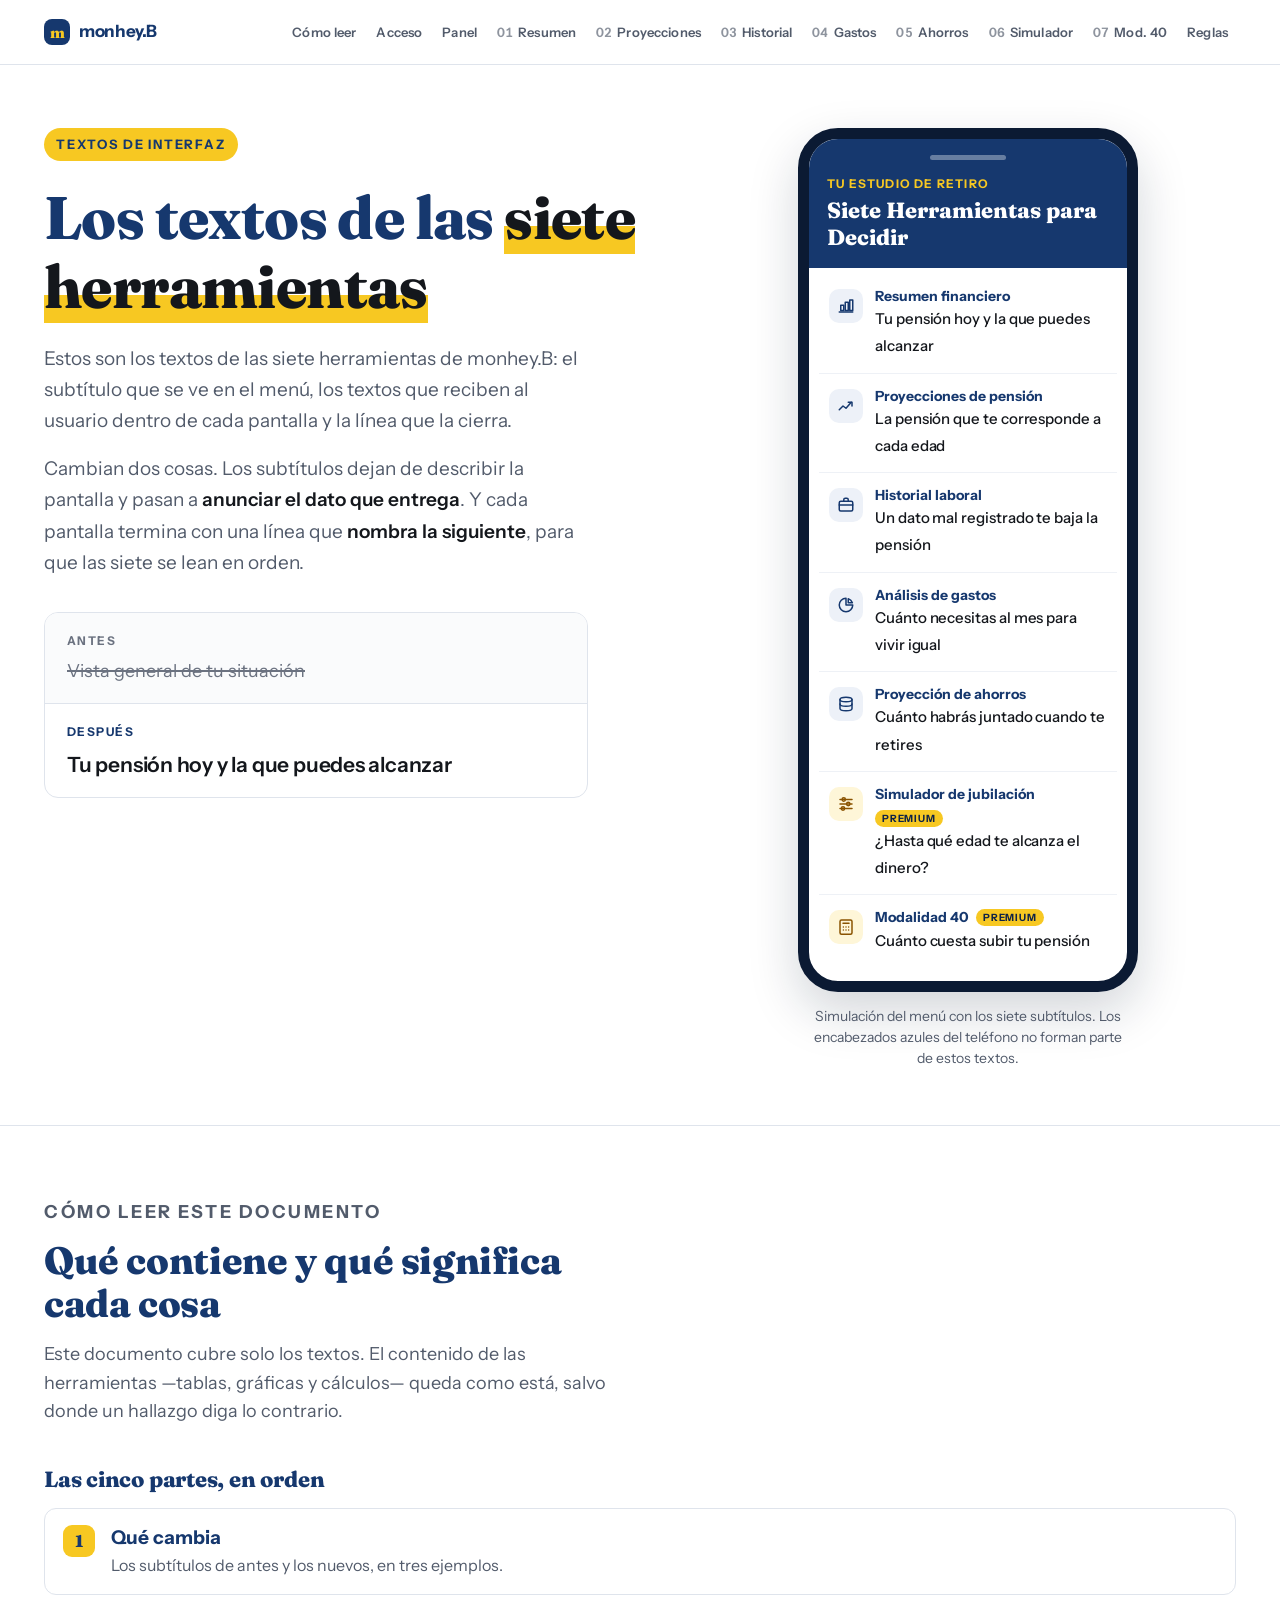
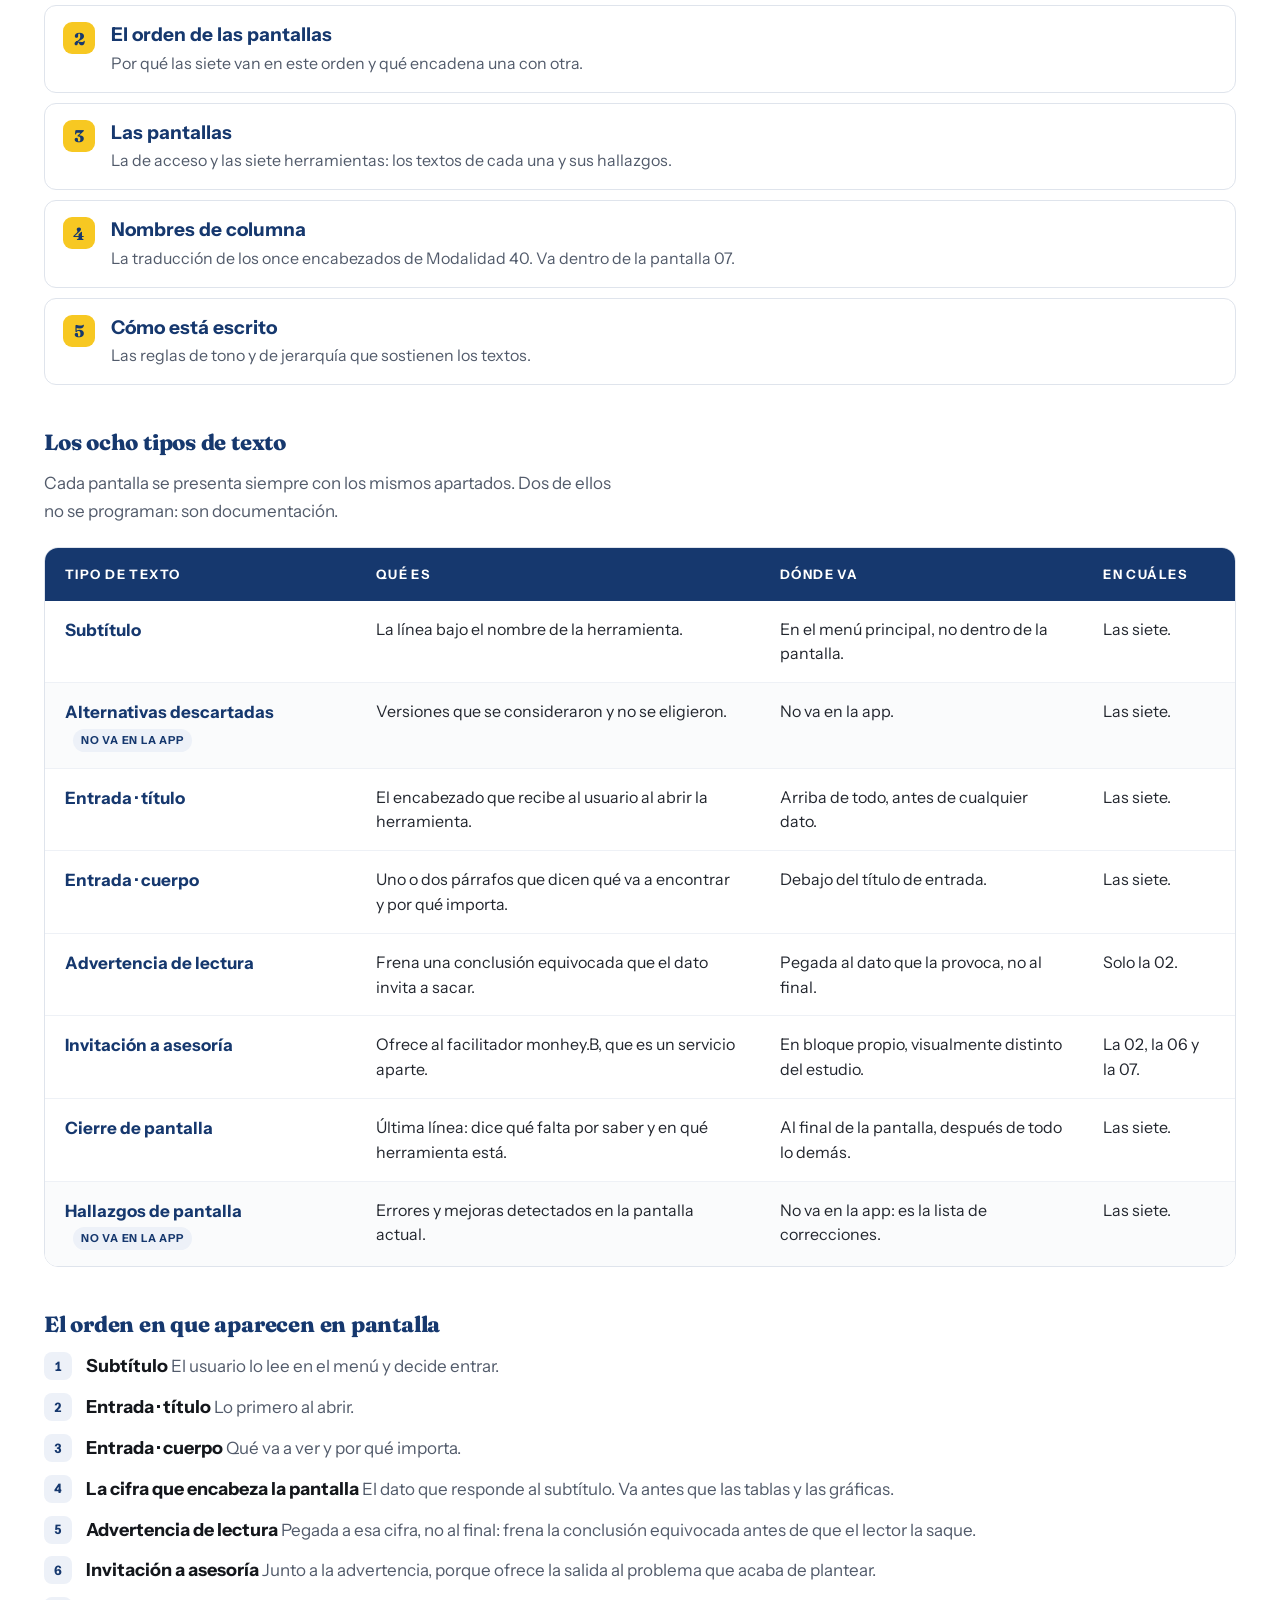
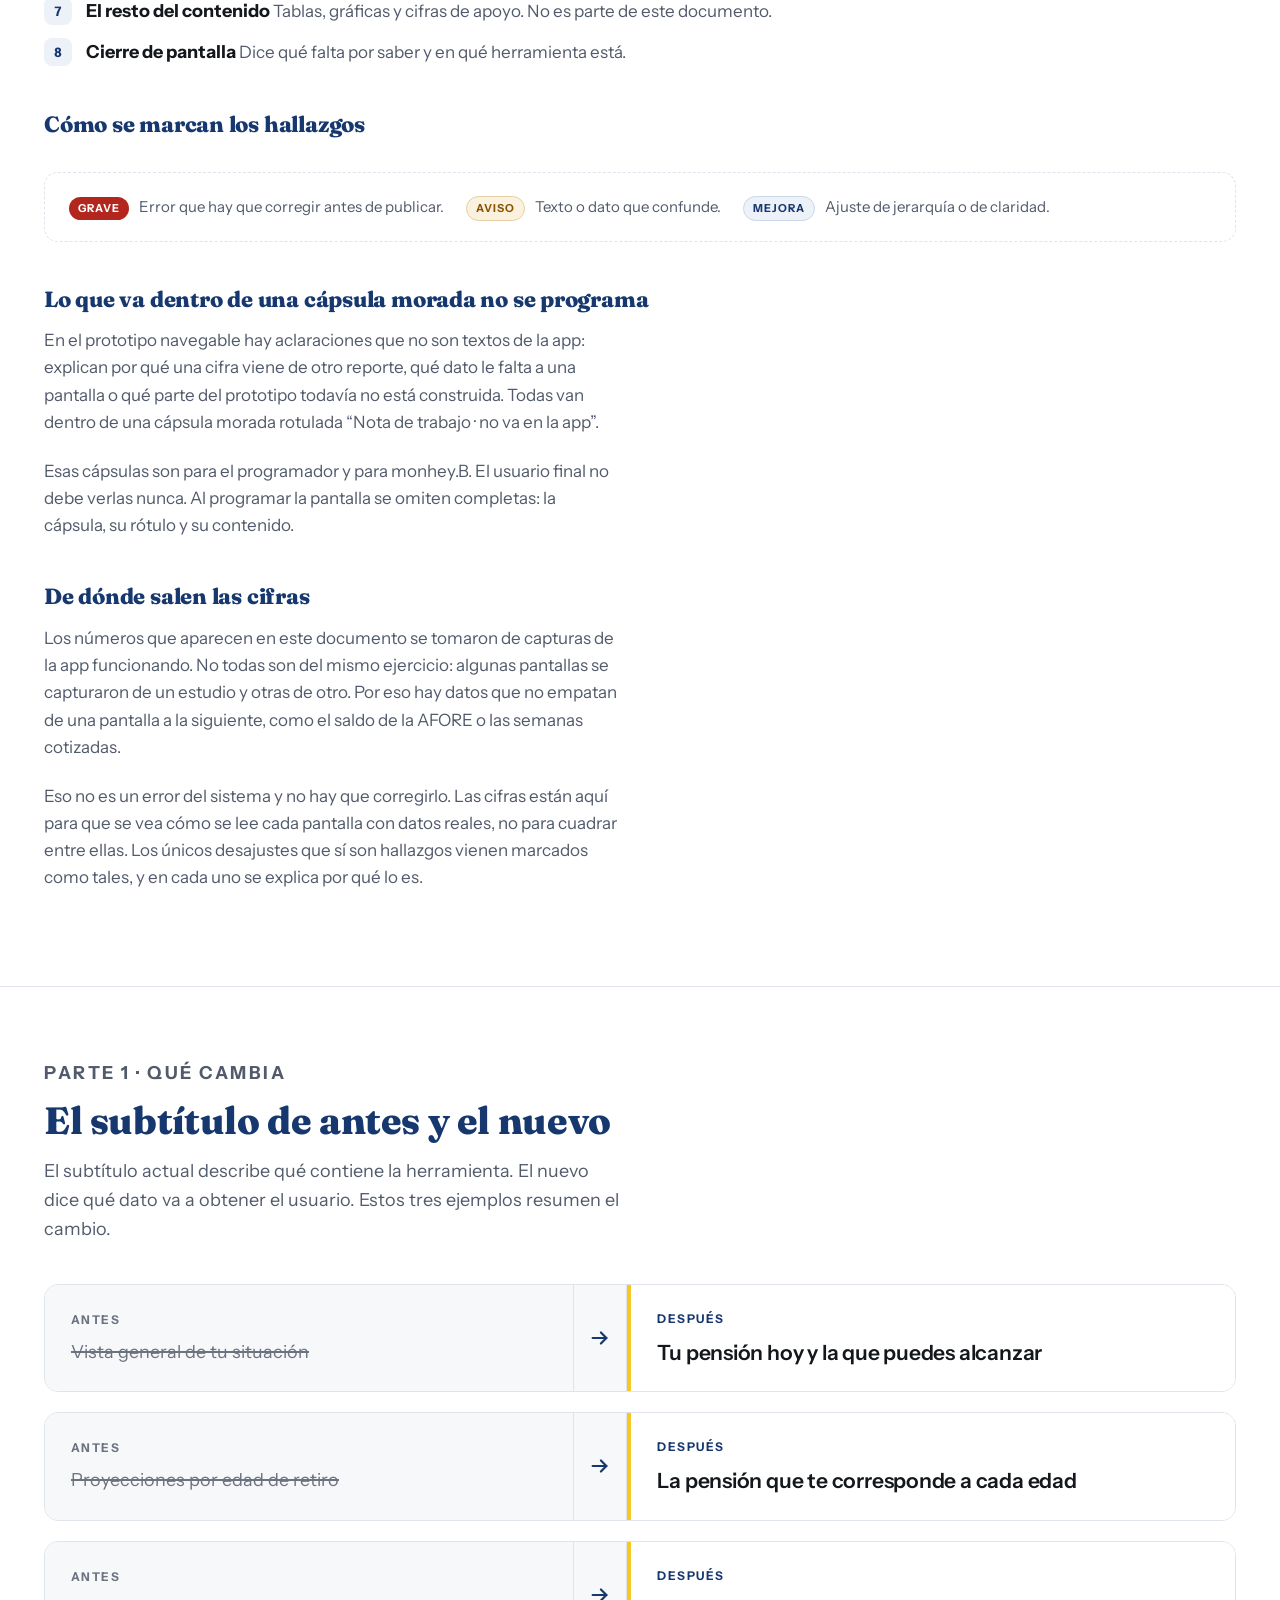
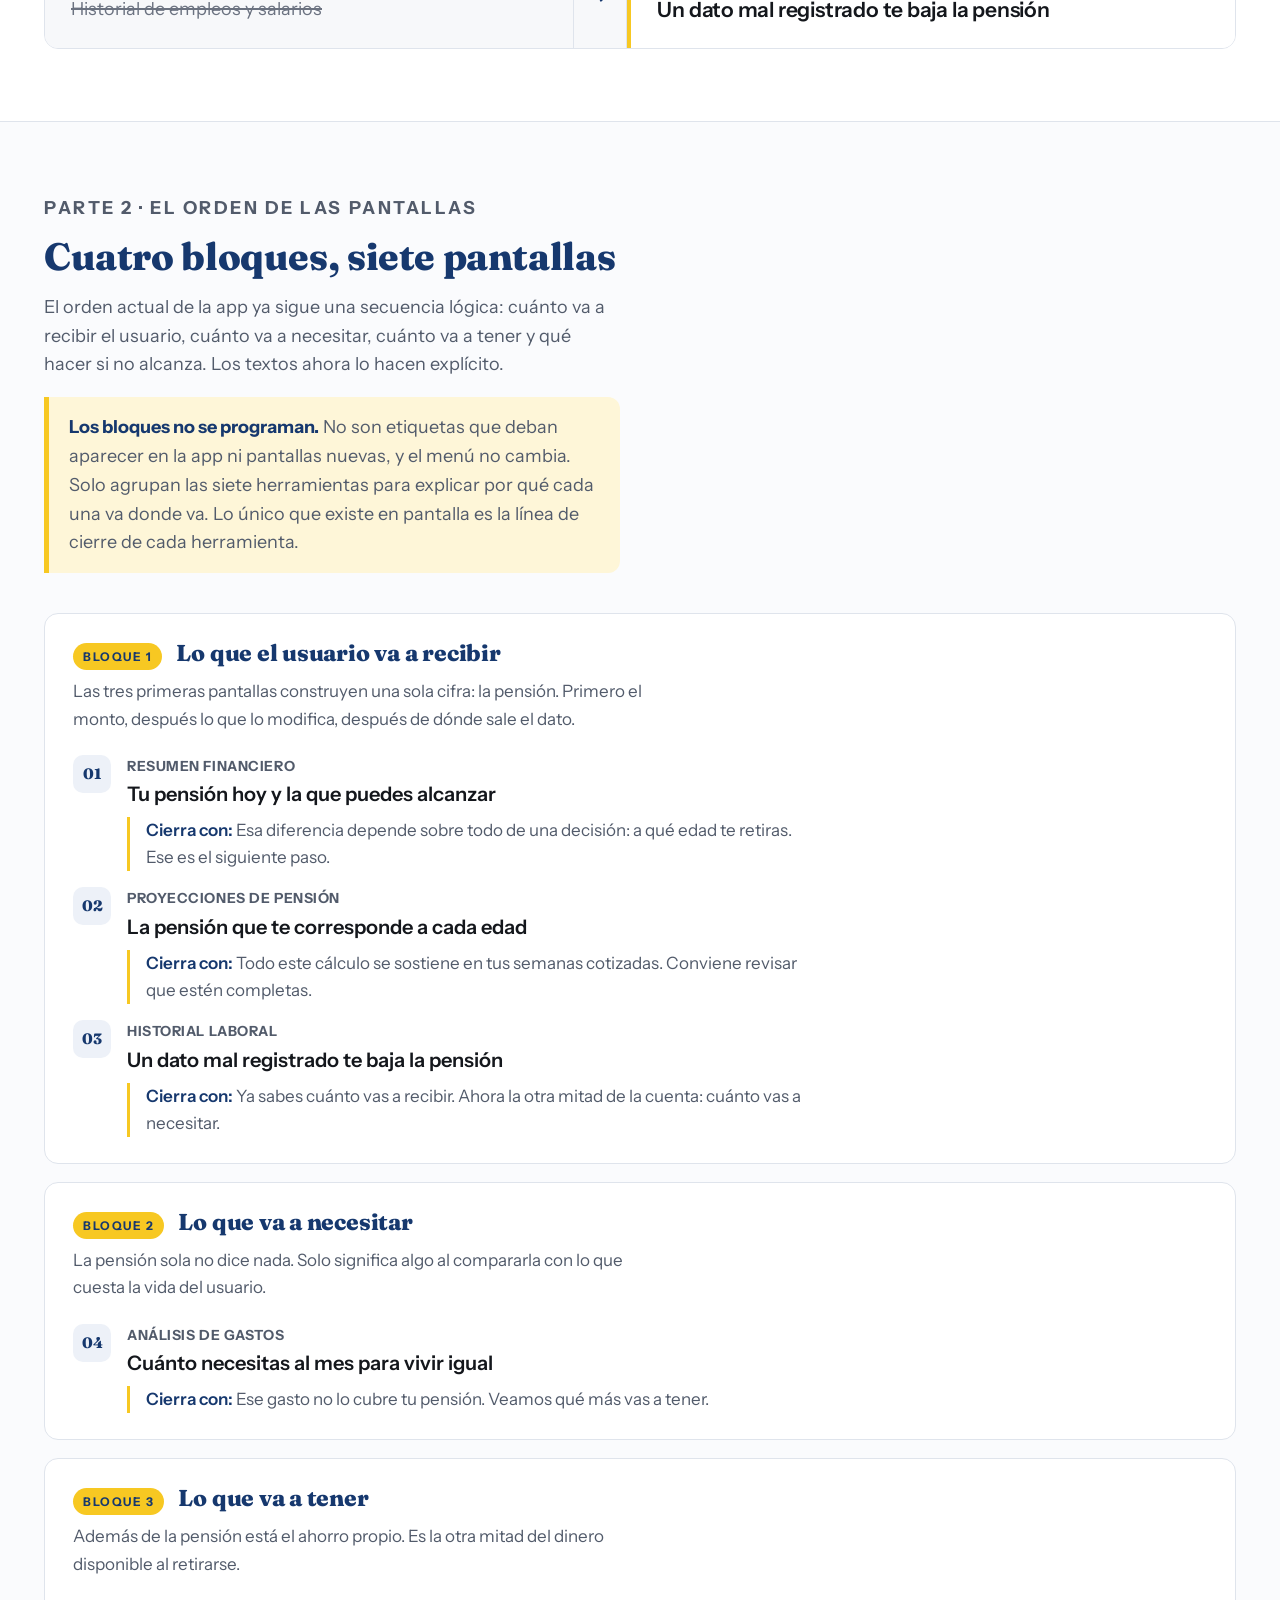
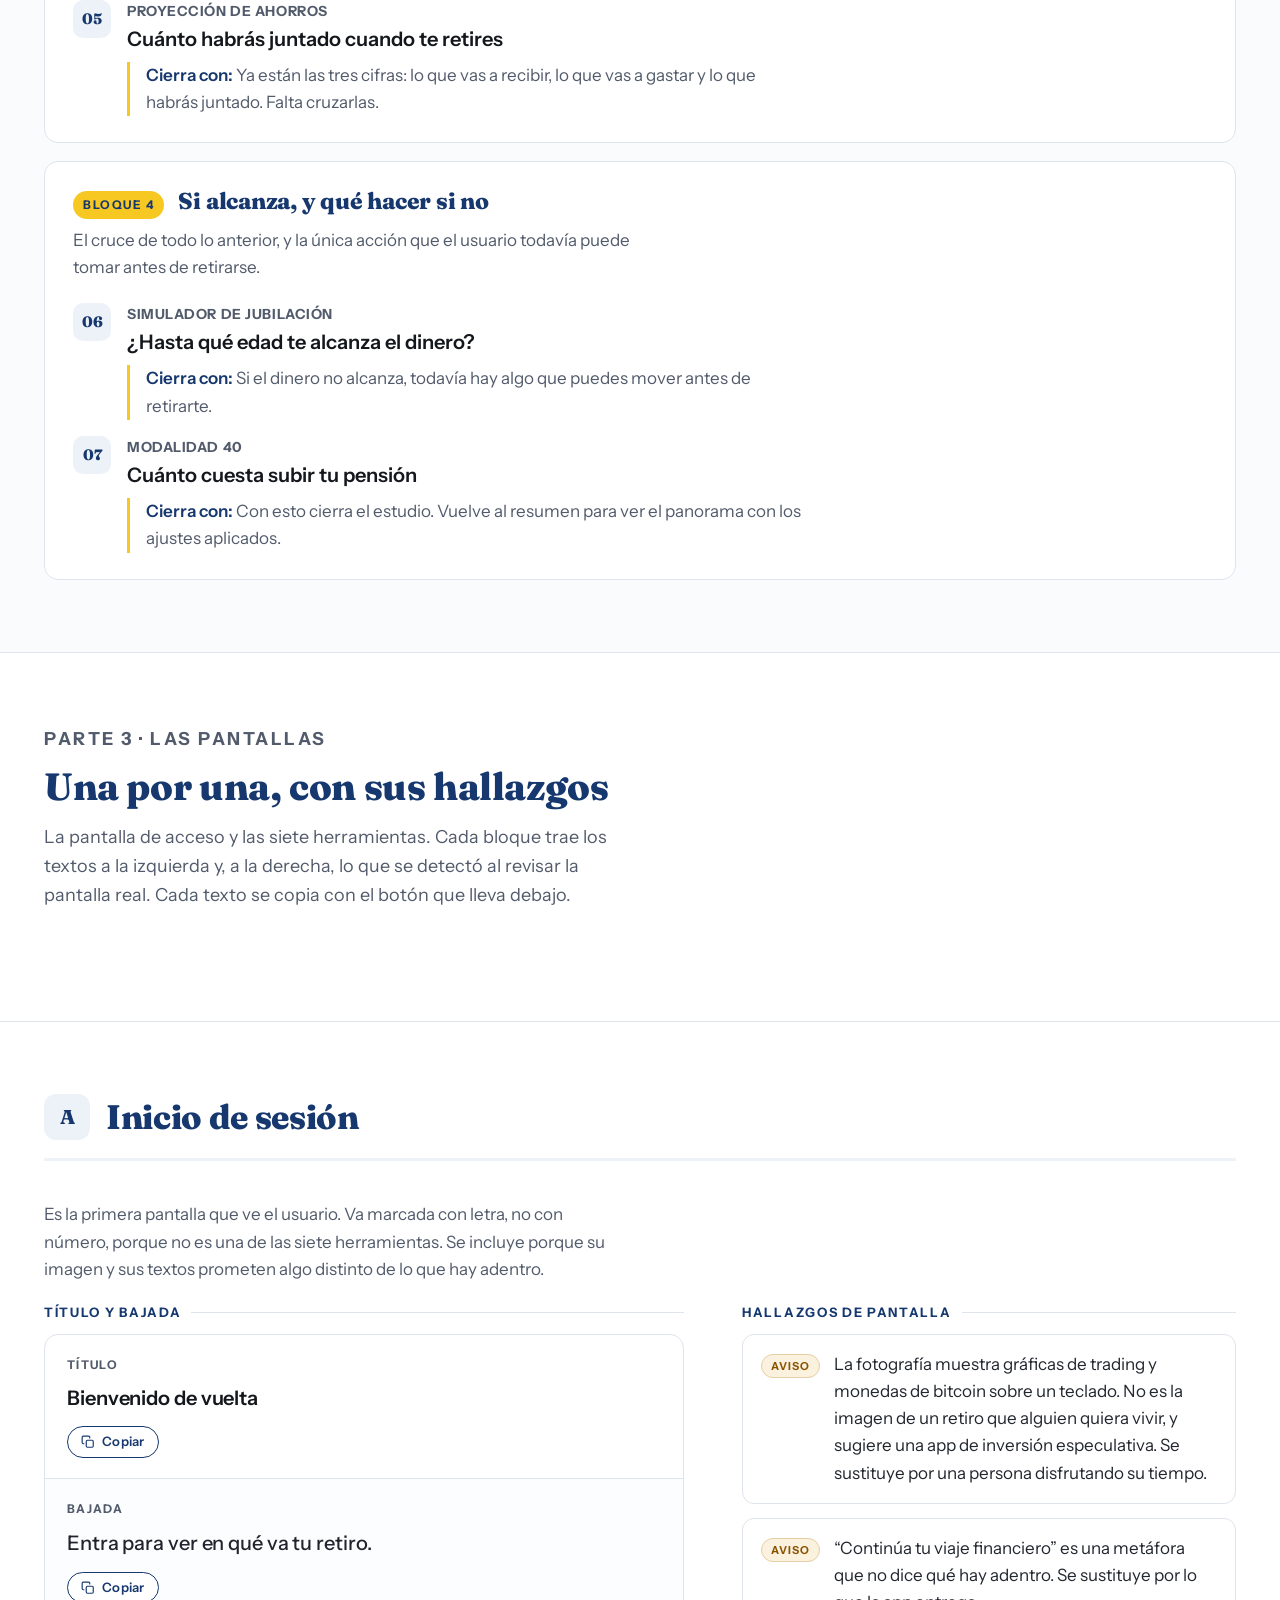
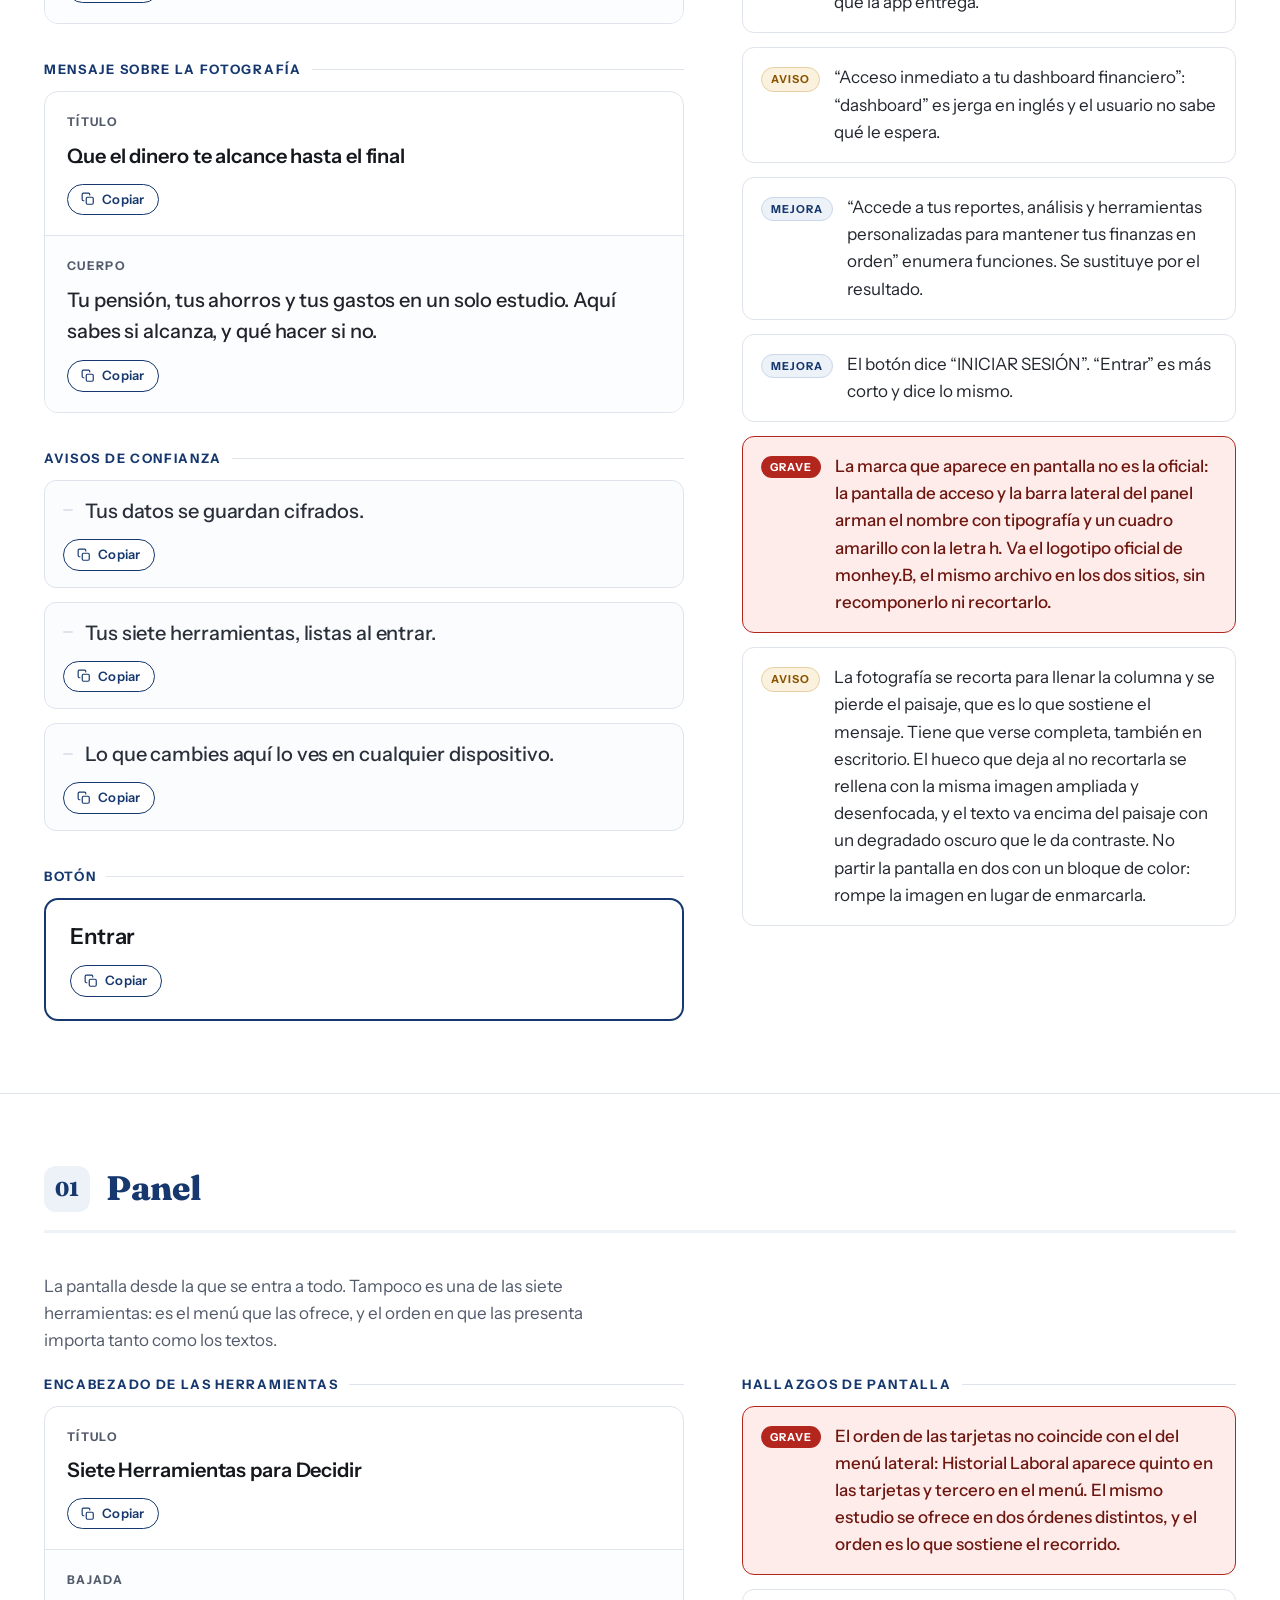
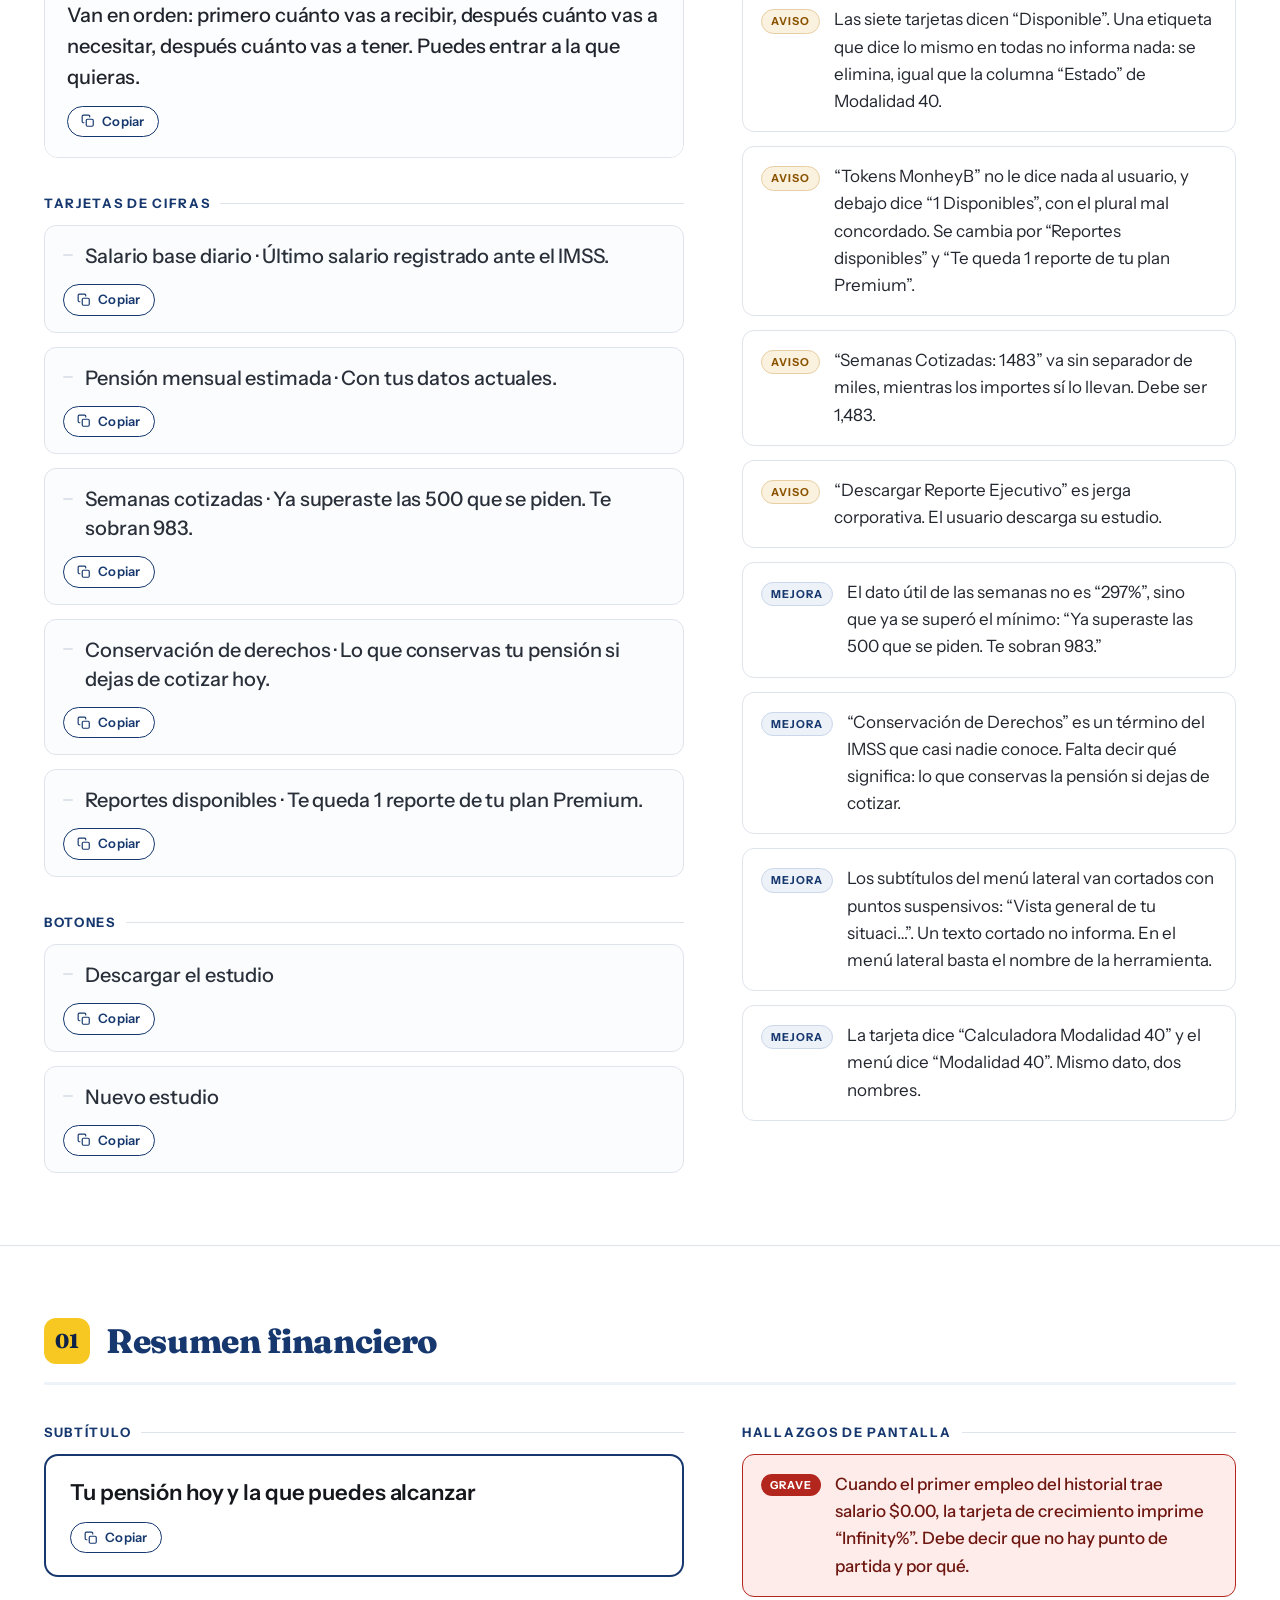
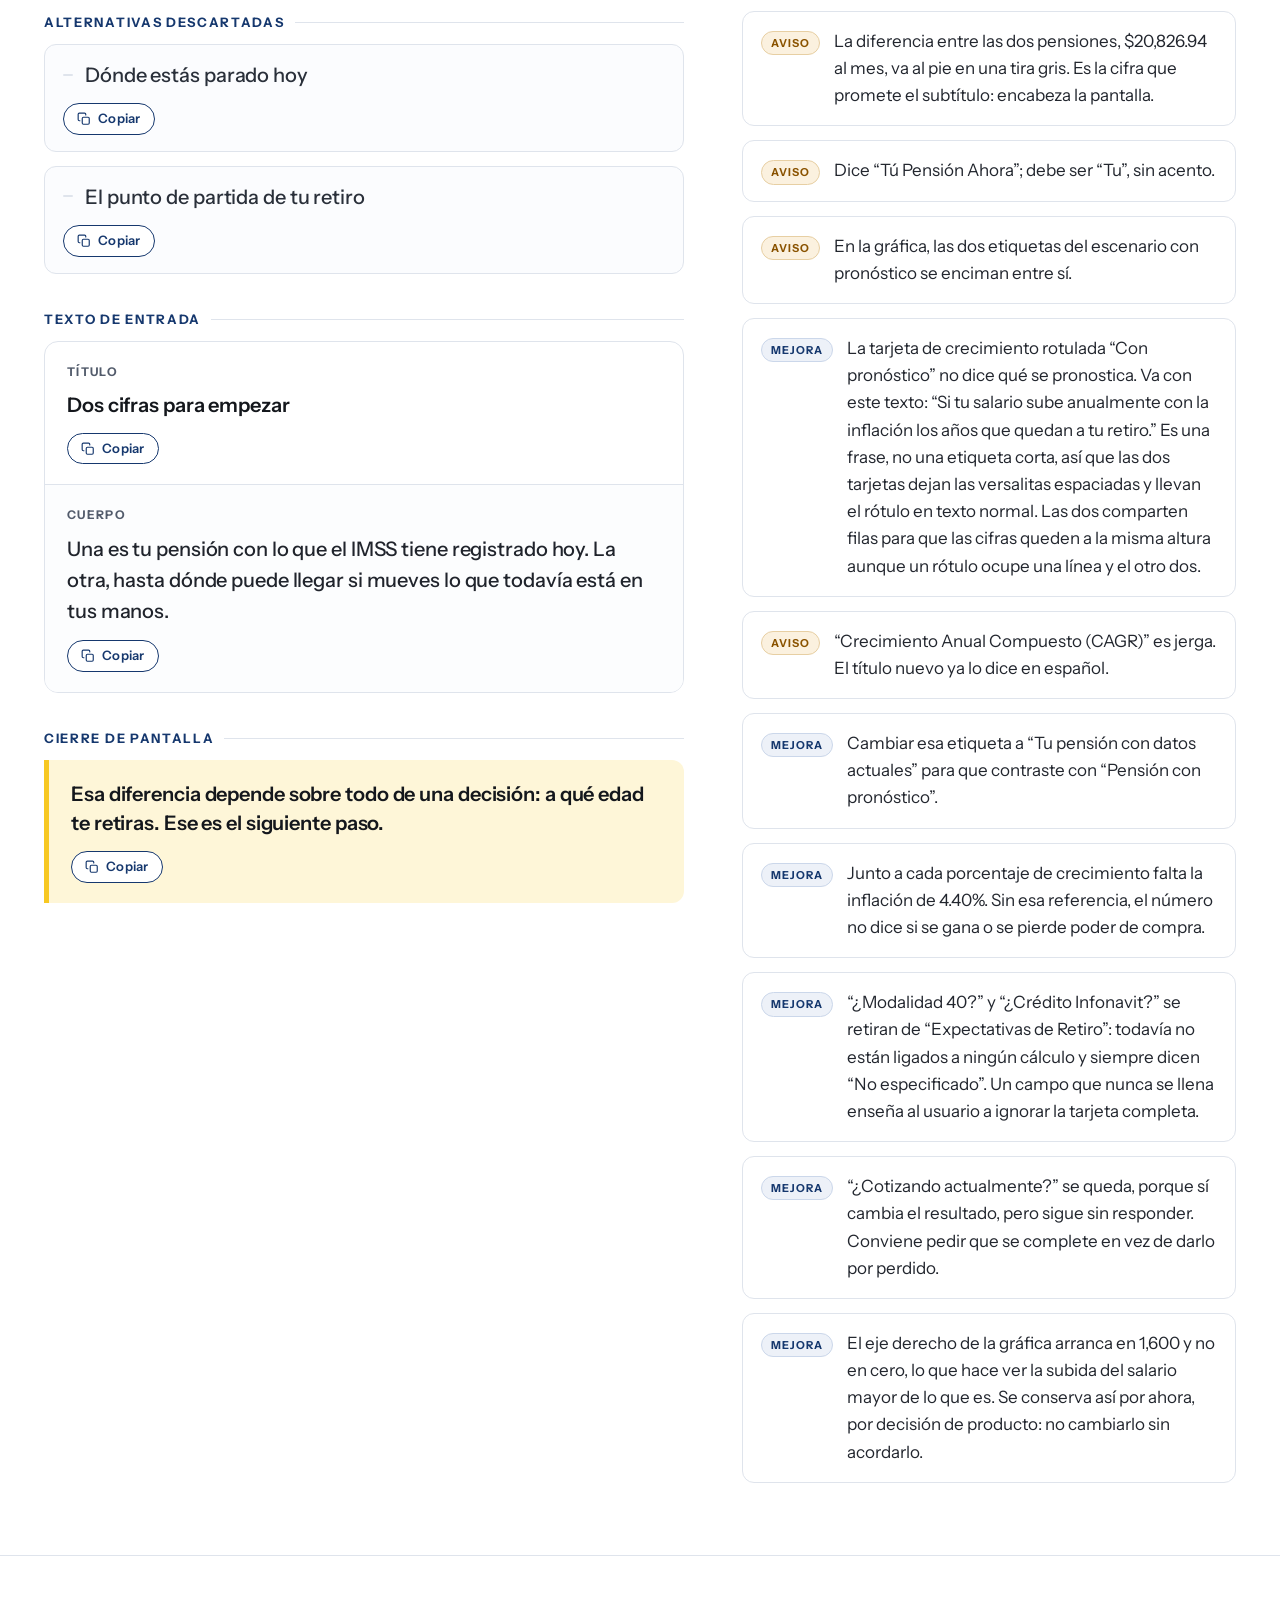
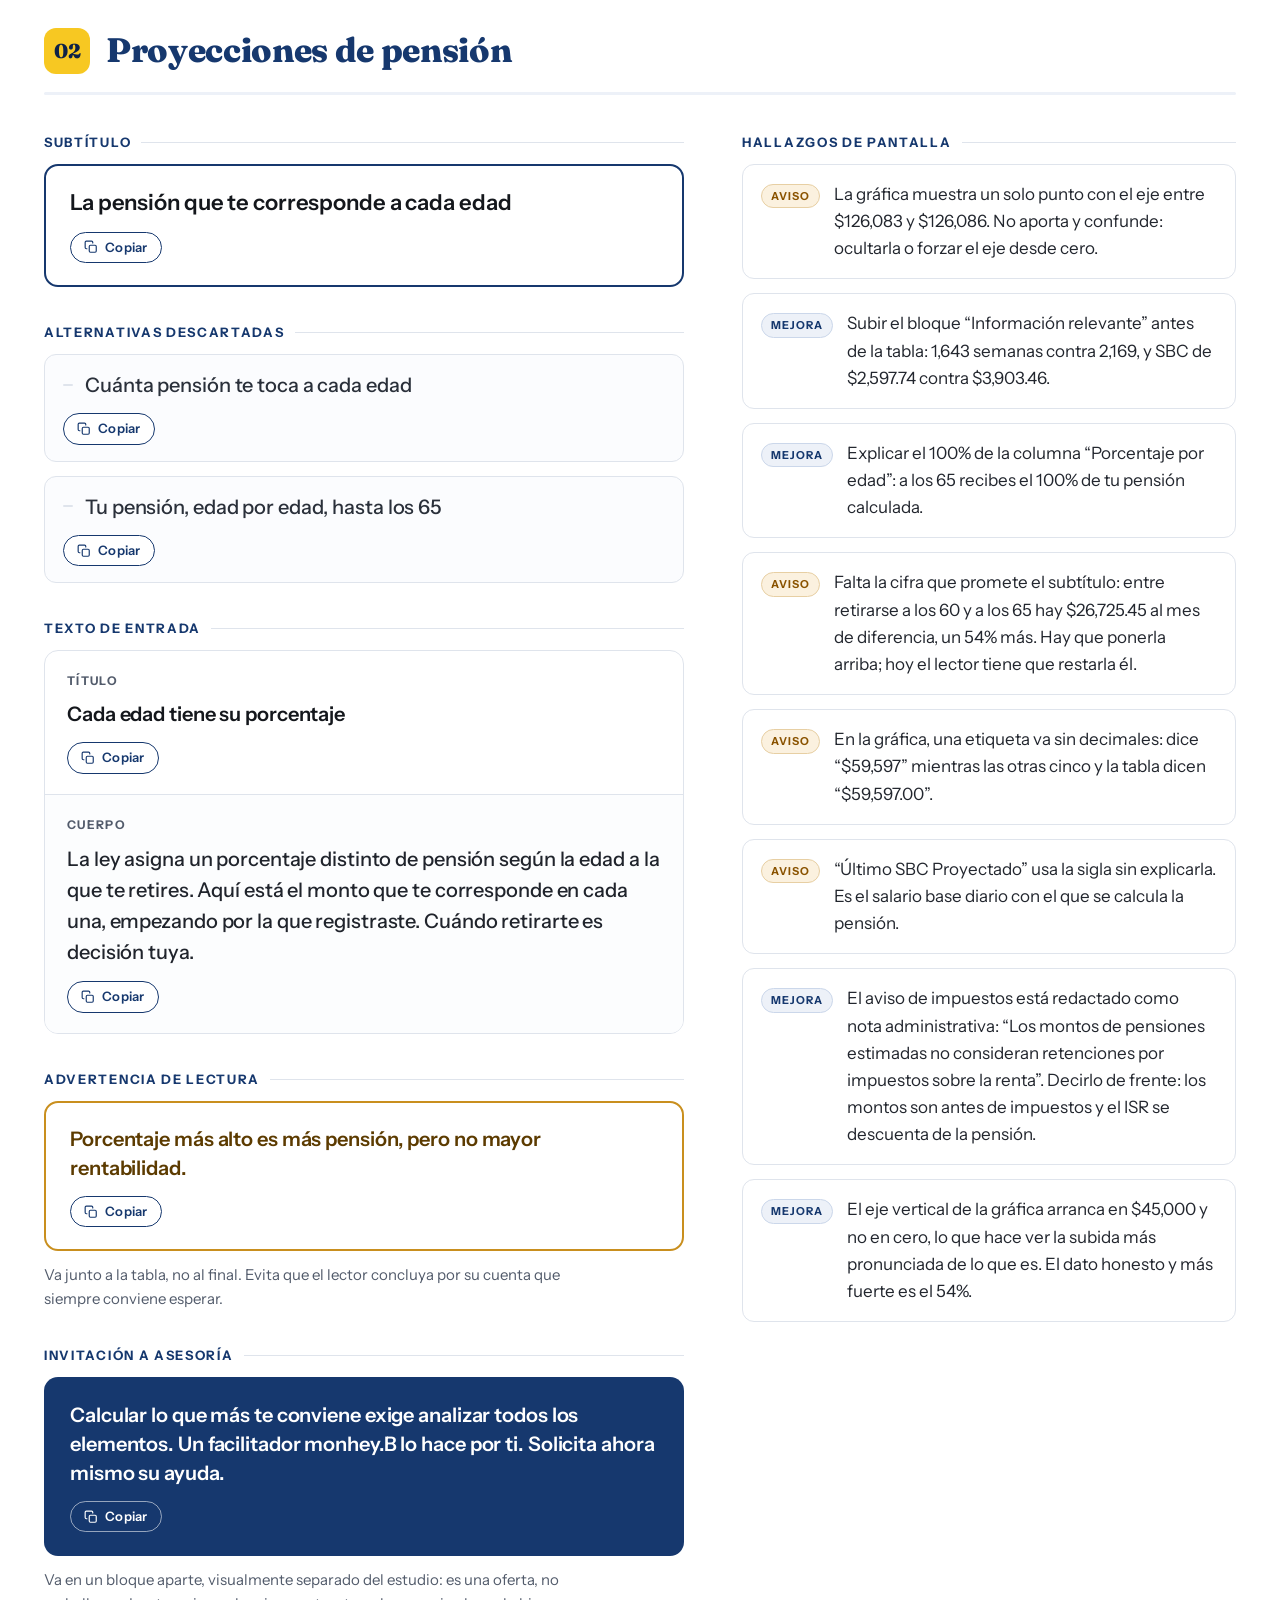
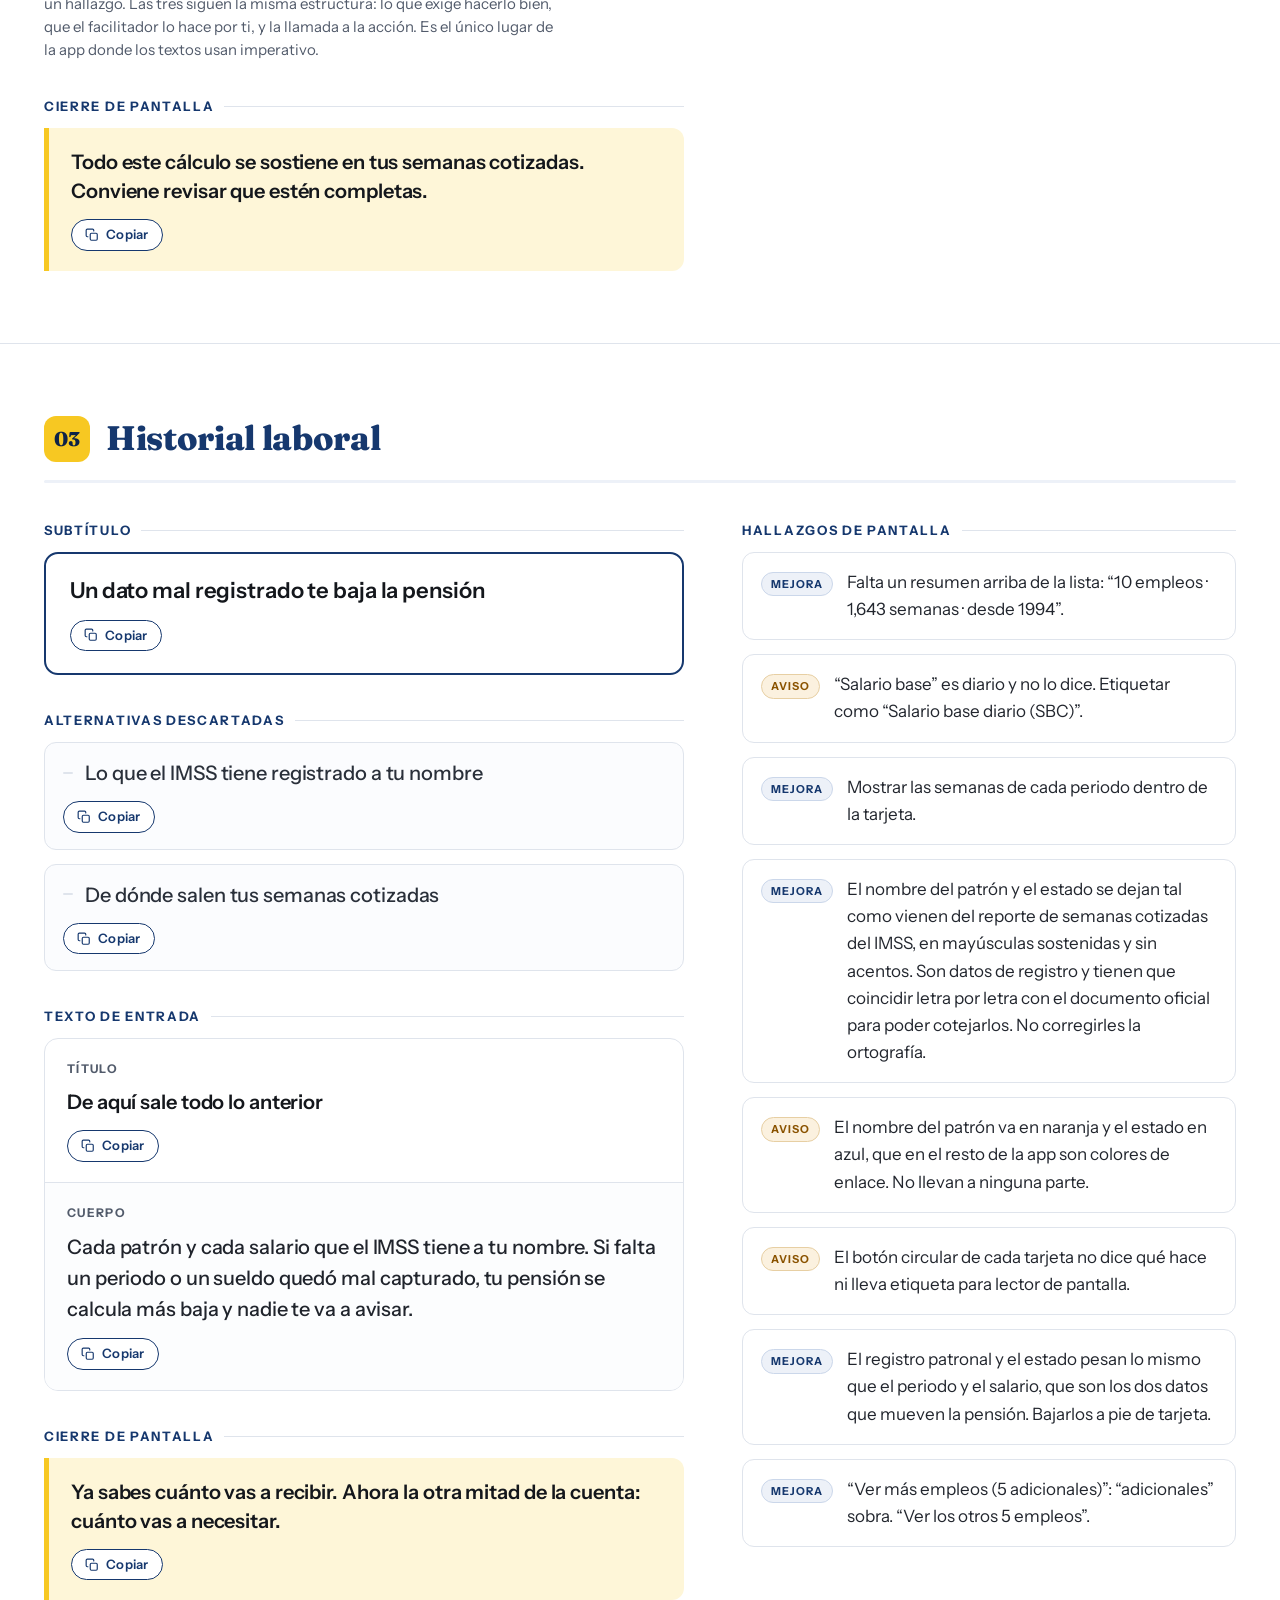
==== index.html @ 02990c03 "Cambia el cierre de la pantalla 04 Queda: "Ese gasto no lo cubre tu pension. Veamos que mas vas a te" ====
<!DOCTYPE html>
<html lang="es-MX">
<head>
<meta charset="utf-8">
<meta name="viewport" content="width=device-width, initial-scale=1">
<title>monhey.B · Propuesta de textos de interfaz</title>
<meta name="description" content="Propuesta de textos para las siete herramientas de monhey.B: de describir funciones a prometer respuestas.">
<link rel="preconnect" href="https://fonts.googleapis.com">
<link rel="preconnect" href="https://fonts.gstatic.com" crossorigin>
<link href="https://fonts.googleapis.com/css2?family=Fraunces:opsz,wght@9..144,600;9..144,800&family=Instrument+Sans:wght@400;500;600;700&display=swap" rel="stylesheet">
<style>
:root{
  --navy:#16386E;
  --navy-deep:#0E2247;
  --navy-soft:#EDF1F8;
  --yellow:#F7C822;
  --yellow-soft:#FEF6D8;
  --ink:#14171C;
  --muted:#525B6B;
  --old:#6B7280;
  --line:#DFE4EC;
  --line-soft:#EEF1F6;
  --red:#B3261E;
  --red-soft:#FDECEA;
  --amber:#8A5300;
  --amber-soft:#FBF1DF;
  --white:#FFFFFF;
  --sans:"Instrument Sans", "Segoe UI", system-ui, -apple-system, sans-serif;
  --display:"Fraunces", Georgia, "Times New Roman", serif;
  --measure:36rem;
  --navh:64px;
  --radius:14px;
}
*,*::before,*::after{box-sizing:border-box}
html{
  scroll-behavior:smooth;
  scroll-padding-top:calc(var(--navh) + 18px);
  -webkit-text-size-adjust:100%;
}
body{
  margin:0;
  background:var(--white);
  color:var(--ink);
  font-family:var(--sans);
  font-size:17px;
  line-height:1.6;
  font-weight:400;
  -webkit-font-smoothing:antialiased;
  text-rendering:optimizeLegibility;
}
h1,h2,h3,h4{font-family:var(--display);font-weight:800;line-height:1.15;margin:0;letter-spacing:-0.01em}
p{margin:0}
a{color:var(--navy);text-decoration-thickness:1.5px;text-underline-offset:3px}
:focus-visible{outline:3px solid var(--navy);outline-offset:3px;border-radius:4px}
.wrap{width:100%;max-width:1240px;margin:0 auto;padding:0 24px}
.sr-only{position:absolute;width:1px;height:1px;padding:0;margin:-1px;overflow:hidden;clip:rect(0 0 0 0);white-space:nowrap;border:0}
.skip{position:absolute;left:12px;top:-100px;z-index:200;background:var(--navy);color:#fff;padding:12px 18px;border-radius:10px;font-weight:600;text-decoration:none}
.skip:focus{top:12px}

/* ---------- Navegación ---------- */
.nav{
  position:fixed;top:0;left:0;right:0;z-index:100;
  background:rgba(255,255,255,.96);
  backdrop-filter:saturate(1.6) blur(8px);
  border-bottom:1px solid var(--line);
}
.nav__inner{display:flex;align-items:center;gap:20px;height:var(--navh);max-width:1240px;margin:0 auto;padding:0 24px}
.brand{display:flex;align-items:center;gap:9px;flex:0 0 auto;text-decoration:none;color:var(--navy);font-weight:700;font-size:17px;letter-spacing:-0.02em}
.brand__dot{width:26px;height:26px;border-radius:8px;background:var(--navy);display:grid;place-items:center;color:var(--yellow);font-family:var(--display);font-size:15px;font-weight:800;line-height:1}
.navlinks{display:flex;gap:4px;overflow-x:auto;overflow-y:hidden;scrollbar-width:thin;padding:6px 0;margin-left:auto;-webkit-overflow-scrolling:touch}
.navlinks a{
  flex:0 0 auto;text-decoration:none;color:var(--muted);
  font-size:13px;font-weight:600;letter-spacing:.01em;
  padding:7px 8px;border-radius:999px;white-space:nowrap;
}
.navlinks a:hover{background:var(--navy-soft);color:var(--navy)}
.navlinks a[aria-current="true"]{background:var(--navy);color:#fff}
.navlinks a .n{font-variant-numeric:tabular-nums;opacity:.65;margin-right:5px}
.navlinks a[aria-current="true"] .n{opacity:.85;color:var(--yellow)}

main{padding-top:var(--navh)}
section{scroll-margin-top:calc(var(--navh) + 18px)}

/* ---------- Portada ---------- */
.hero{padding:64px 0 56px;border-bottom:1px solid var(--line)}
.hero__grid{display:grid;grid-template-columns:minmax(0,1.05fr) minmax(0,.95fr);gap:64px;align-items:start}
.eyebrow{
  display:inline-block;font-size:13px;font-weight:700;letter-spacing:.14em;text-transform:uppercase;
  color:var(--navy);background:var(--yellow);padding:6px 12px;border-radius:999px;margin-bottom:22px;
}
.hero h1{font-size:clamp(38px,5.2vw,60px);color:var(--navy);margin-bottom:22px}
.hero h1 em{font-style:normal;color:var(--ink);background:linear-gradient(transparent 62%, var(--yellow) 62%)}
.lede{font-size:19px;line-height:1.65;color:var(--muted);max-width:34rem}
.lede + .lede{margin-top:16px}
.lede strong{color:var(--ink);font-weight:600}

/* Ejemplo antes/después compacto de portada */
.example{margin-top:34px;border:1px solid var(--line);border-radius:var(--radius);overflow:hidden;max-width:34rem}
.example__row{padding:18px 22px}
.example__row + .example__row{border-top:1px solid var(--line)}
.example__tag{display:block;font-size:12px;font-weight:700;letter-spacing:.12em;text-transform:uppercase;margin-bottom:8px}
.example__row--old{background:#FAFBFC}
.example__row--old .example__tag{color:var(--old)}
.example__row--new .example__tag{color:var(--navy)}
.old-text{color:var(--old);text-decoration:line-through;text-decoration-thickness:1.5px;font-size:18px;line-height:1.5}
.new-text{color:var(--ink);font-weight:600;font-size:21px;line-height:1.4;letter-spacing:-0.01em}

/* ---------- Teléfono ---------- */
.phone-col{display:flex;flex-direction:column;align-items:center;gap:14px}
.phone{
  width:340px;max-width:100%;
  border:11px solid #0B1A33;border-radius:40px;
  background:var(--white);overflow:hidden;
  box-shadow:0 20px 50px rgba(11,26,51,.18);
}
.phone__bar{background:var(--navy);color:#fff;padding:16px 18px 18px;position:relative}
.phone__notch{width:76px;height:5px;border-radius:99px;background:rgba(255,255,255,.35);margin:0 auto 14px}
.phone__hi{font-size:12px;letter-spacing:.1em;text-transform:uppercase;color:var(--yellow);font-weight:700}
.phone__title{font-family:var(--display);font-size:22px;font-weight:800;margin-top:4px;line-height:1.2}
.phone__list{list-style:none;margin:0;padding:6px 10px 14px}
.phone__item{display:flex;gap:12px;padding:13px 10px;align-items:flex-start}
.phone__item + .phone__item{border-top:1px solid var(--line-soft)}
.phone__ico{flex:0 0 auto;width:34px;height:34px;border-radius:10px;background:var(--navy-soft);display:grid;place-items:center;color:var(--navy);margin-top:2px}
.phone__ico svg{width:18px;height:18px;display:block}
.phone__item--pro .phone__ico{background:var(--yellow-soft);color:var(--amber)}
.phone__name{font-size:14px;font-weight:700;color:var(--navy);line-height:1.3;display:flex;align-items:center;gap:7px;flex-wrap:wrap}
.phone__sub{font-size:15px;line-height:1.4;color:var(--ink);font-weight:500;margin-top:3px;letter-spacing:-0.005em}
.pro{font-size:10px;font-weight:700;letter-spacing:.08em;text-transform:uppercase;background:var(--yellow);color:var(--navy-deep);padding:2px 7px;border-radius:999px}
.phone-caption{font-size:14px;color:var(--muted);text-align:center;max-width:320px;line-height:1.5}

/* ---------- Encabezados de sección ---------- */
.band{padding:72px 0;border-bottom:1px solid var(--line)}
.band--tint{background:#FAFBFD}
.band__head{max-width:var(--measure);margin-bottom:40px}
.band__kicker{font-size:13px;font-weight:700;letter-spacing:.14em;text-transform:uppercase;color:var(--navy);margin-bottom:12px}
.band__head h2{font-size:clamp(28px,3.4vw,38px);color:var(--navy);margin-bottom:14px}
.band__head p{font-size:18px;color:var(--muted);line-height:1.6}

/* ---------- Comparación antes/después ---------- */
.shift{display:grid;gap:20px}
.shift__row{
  display:grid;grid-template-columns:minmax(0,1fr) 54px minmax(0,1.15fr);
  align-items:stretch;border:1px solid var(--line);border-radius:var(--radius);background:var(--white);overflow:hidden;
}
.shift__cell{padding:24px 26px;display:flex;flex-direction:column;justify-content:center;gap:10px;min-width:0}
.shift__cell--old{background:#F7F8FA}
.shift__cell--new{background:var(--white);border-left:4px solid var(--yellow)}
.shift__label{font-size:12px;font-weight:700;letter-spacing:.12em;text-transform:uppercase}
.shift__cell--old .shift__label{color:var(--old)}
.shift__cell--new .shift__label{color:var(--navy)}
.shift__arrow{display:grid;place-items:center;background:#F7F8FA;color:var(--navy);border-left:1px solid var(--line);border-right:1px solid var(--line)}
.shift__arrow svg{width:22px;height:22px}

/* ---------- Leyenda de hallazgos ---------- */
.legend{display:flex;flex-wrap:wrap;gap:10px 22px;margin-top:34px;padding:20px 24px;border:1px dashed var(--line);border-radius:var(--radius);background:var(--white)}
.legend__item{display:flex;align-items:center;gap:10px;font-size:15px;color:var(--muted)}

/* ---------- Bloques por herramienta ---------- */
.tool{padding:72px 0;border-bottom:1px solid var(--line)}
.tool__head{display:flex;align-items:center;gap:16px;margin-bottom:8px;flex-wrap:wrap}
.tool__num{
  font-family:var(--display);font-size:20px;font-weight:800;color:var(--navy-deep);
  background:var(--yellow);width:46px;height:46px;border-radius:12px;display:grid;place-items:center;
  font-variant-numeric:tabular-nums;flex:0 0 auto;
}
.tool__head h2{font-size:clamp(26px,3.2vw,34px);color:var(--navy)}
.tool__num--alt{background:var(--navy-soft);color:var(--navy)}
.tool__head .pro{font-size:12px;padding:5px 11px}
.tool__rule{height:3px;background:var(--navy-soft);border-radius:2px;margin:18px 0 40px}
.tool__grid{display:grid;grid-template-columns:minmax(0,1.3fr) minmax(0,1fr);gap:56px;align-items:start}
.tool__main{min-width:0;max-width:40rem}
.tool__side{min-width:0}

.field + .field{margin-top:38px}
.field__label{
  font-family:var(--sans);font-size:13px;font-weight:700;letter-spacing:.13em;text-transform:uppercase;
  color:var(--navy);margin-bottom:14px;display:flex;align-items:center;gap:10px;
}
.field__label::after{content:"";flex:1;height:1px;background:var(--line)}

/* Unidad copiable */
.copyunit{display:flex;flex-direction:column;align-items:flex-start;gap:13px}
.copyunit > div{min-width:0;width:100%}
.copytext{max-width:64ch;min-width:0}
.prop{color:var(--ink);letter-spacing:-0.005em}
.prop--hero{font-size:22px;font-weight:600;line-height:1.4}
.prop--md{font-size:20px;font-weight:600;line-height:1.45}
.prop--body{font-size:20px;font-weight:500;line-height:1.55;color:#20242C}
.prop--alt{font-size:20px;font-weight:500;line-height:1.45;color:#2A303A}

.hero-card{border:2px solid var(--navy);border-radius:var(--radius);padding:22px 24px;background:var(--white)}
.entry{border:1px solid var(--line);border-radius:var(--radius);overflow:hidden}
.entry__part{padding:20px 22px}
.entry__part + .entry__part{border-top:1px solid var(--line);background:#FCFDFE}
.entry__mini{font-size:12px;font-weight:700;letter-spacing:.11em;text-transform:uppercase;color:var(--muted);margin-bottom:10px}
.alts{list-style:none;margin:0;padding:0;display:grid;gap:14px}
.alts li{padding:16px 18px;border:1px solid var(--line);border-radius:12px;background:#FBFCFE}
.alts .prop--alt{position:relative;padding-left:22px}
.alts .prop--alt::before{content:"";position:absolute;left:0;top:.62em;width:10px;height:2px;background:var(--line);border-radius:2px}
.hook{background:var(--yellow-soft);border-left:5px solid var(--yellow);border-radius:0 12px 12px 0;padding:20px 22px}

.copybtn{
  flex:0 0 auto;display:inline-flex;align-items:center;gap:7px;
  font-family:var(--sans);font-size:13px;font-weight:600;letter-spacing:.02em;
  color:var(--navy);background:var(--white);border:1.5px solid var(--navy);
  padding:7px 13px;border-radius:999px;cursor:pointer;line-height:1.2;
  transition:background .15s ease, color .15s ease;
}
.copybtn:hover{background:var(--navy);color:#fff}
.copybtn svg{width:14px;height:14px;flex:0 0 auto}
.copybtn .ok{display:none}
.copybtn.is-done{background:var(--navy);color:#fff;border-color:var(--navy)}
.copybtn.is-done .ok{display:block}
.copybtn.is-done .clip{display:none}

/* Hallazgos */
.findings{list-style:none;margin:0;padding:0;display:grid;gap:14px}
.finding{display:grid;grid-template-columns:auto minmax(0,1fr);gap:14px;align-items:start;padding:16px 18px;border:1px solid var(--line);border-radius:12px;background:var(--white)}
.finding p{font-size:17px;line-height:1.6;color:#22262E;max-width:56ch}
.badge{
  font-size:11px;font-weight:700;letter-spacing:.09em;text-transform:uppercase;
  padding:4px 9px;border-radius:999px;white-space:nowrap;line-height:1.3;margin-top:3px;
}
.badge--grave{background:var(--red);color:#fff}
.badge--aviso{background:var(--amber-soft);color:var(--amber);border:1px solid #E7CFA3}
.badge--mejora{background:var(--navy-soft);color:var(--navy);border:1px solid #CBD7EA}
.finding--grave{border-color:var(--red);background:var(--red-soft)}
.finding--grave p{color:#6E1610;font-weight:500}

/* Tabla de nombres de columna */
.subsection{margin-top:52px;padding-top:44px;border-top:3px solid var(--navy-soft)}
.subsection h3{font-size:24px;color:var(--navy);margin-bottom:10px}
.subsection > p{font-size:17px;color:var(--muted);max-width:var(--measure);margin-bottom:26px}
.table-wrap{border:1px solid var(--line);border-radius:var(--radius);overflow:hidden}
table{width:100%;border-collapse:collapse;background:var(--white)}
caption{text-align:left;font-size:14px;color:var(--muted);padding-bottom:12px}
th,td{text-align:left;padding:16px 20px;vertical-align:top;border-bottom:1px solid var(--line-soft)}
thead th{background:var(--navy);color:#fff;font-size:13px;font-weight:700;letter-spacing:.11em;text-transform:uppercase;border-bottom:none}
tbody tr:last-child td{border-bottom:none}
td.col-old{width:38%;color:var(--old);font-size:18px}
td.col-old span{text-decoration:line-through;text-decoration-thickness:1.5px}
td.col-new{font-size:20px;font-weight:600;color:var(--ink);line-height:1.45}
td.col-new .kill{color:var(--red);font-weight:700}
td.col-new .kill-note{display:block;font-size:15px;font-weight:400;color:var(--muted);margin-top:4px}

/* Reglas finales */
.rules{display:grid;grid-template-columns:repeat(3,minmax(0,1fr));gap:24px}
.rule{border:1px solid var(--line);border-top:5px solid var(--navy);border-radius:var(--radius);padding:28px 26px;background:var(--white)}
.rule h3{font-size:21px;color:var(--navy);margin-bottom:12px;line-height:1.3}
.rule p{font-size:17px;color:var(--muted);line-height:1.6}
.rule p.rule__n{font-family:var(--display);font-size:40px;font-weight:800;color:var(--yellow);line-height:1;margin-bottom:14px;-webkit-text-stroke:1.5px var(--navy)}

.foot{padding:48px 0 64px;color:var(--muted);font-size:15px}
.foot p{max-width:var(--measure);line-height:1.6}

/* ---------- Responsivo ---------- */
@media (max-width:980px){
  .hero__grid{grid-template-columns:1fr;gap:48px}
  .phone-col{order:-1}
  .tool__grid{grid-template-columns:1fr;gap:44px}
  .tool__main{max-width:none}
  .rules{grid-template-columns:1fr}
}
@media (max-width:720px){
  .wrap{padding:0 20px}
  .nav__inner{padding:0 20px;gap:12px}
  .hero{padding:44px 0 40px}
  .band,.tool{padding:52px 0}
  .shift__row{grid-template-columns:1fr}
  .shift__arrow{border:none;border-top:1px solid var(--line);border-bottom:1px solid var(--line);padding:8px 0}
  .shift__arrow svg{transform:rotate(90deg)}
  .shift__cell--new{border-left:5px solid var(--yellow)}
  .prop--hero,.prop--md,.prop--alt{font-size:20px}
  .prop--body{font-size:19px}
  .table-wrap{border:none}
  table,thead,tbody,tr,td{display:block;width:100%}
  thead{position:absolute;width:1px;height:1px;overflow:hidden;clip:rect(0 0 0 0)}
  tbody tr{border:1px solid var(--line);border-radius:12px;margin-bottom:14px;overflow:hidden}
  td{border-bottom:none;padding:16px 18px}
  td.col-old{width:100%;background:#F7F8FA}
  td::before{content:attr(data-label);display:block;font-size:11px;font-weight:700;letter-spacing:.11em;text-transform:uppercase;color:var(--muted);margin-bottom:6px}
  .finding{grid-template-columns:1fr;gap:10px}
  .badge{justify-self:start;margin-top:0}
}
@media (prefers-reduced-motion:reduce){
  html{scroll-behavior:auto}
  *,*::before,*::after{transition-duration:.001ms !important;animation-duration:.001ms !important;animation-iteration-count:1 !important}
}

/* ---------- El recorrido ---------- */
.acts{display:grid;gap:18px}
.act{border:1px solid var(--line);border-radius:var(--radius);background:var(--white);padding:26px 28px}
.act__head{display:flex;align-items:baseline;gap:14px;flex-wrap:wrap;margin-bottom:8px}
.act__label{font-size:12px;font-weight:700;letter-spacing:.13em;text-transform:uppercase;color:var(--navy);background:var(--yellow);padding:4px 10px;border-radius:999px}
.act__head h3{font-size:23px;color:var(--navy)}
.act > p{font-size:17px;color:var(--muted);line-height:1.6;max-width:var(--measure);margin-bottom:22px}
.act__steps{list-style:none;margin:0;padding:0;display:grid;gap:16px}
.step{display:grid;grid-template-columns:auto minmax(0,1fr);gap:16px;align-items:start}
.step__n{font-family:var(--display);font-size:15px;font-weight:800;color:var(--navy);background:var(--navy-soft);width:38px;height:38px;border-radius:10px;display:grid;place-items:center;font-variant-numeric:tabular-nums}
.step__name{font-size:14px;font-weight:700;letter-spacing:.04em;text-transform:uppercase;color:var(--muted)}
.step__sub{font-size:20px;font-weight:600;line-height:1.4;color:var(--ink);margin-top:3px;max-width:60ch}
.step__bridge{font-size:17px;line-height:1.6;color:var(--muted);margin-top:9px;padding-left:16px;border-left:3px solid var(--yellow);max-width:62ch}
.step__bridge b{font-weight:600;color:var(--navy);font-style:normal}
/* ---------- Guía del documento ---------- */
.guia__h{font-family:var(--display);font-size:22px;font-weight:800;color:var(--navy);margin:44px 0 14px;line-height:1.25}
.guia__h:first-of-type{margin-top:0}
.guia__p{font-size:17px;color:var(--muted);line-height:1.6;max-width:var(--measure);margin-bottom:22px}
.idx{list-style:none;margin:0;padding:0;display:grid;gap:10px;counter-reset:none}
.idx__i a{display:grid;grid-template-columns:auto minmax(0,1fr);gap:16px;align-items:baseline;
  text-decoration:none;color:inherit;border:1px solid var(--line);border-radius:12px;padding:16px 18px;background:var(--white)}
.idx__i a:hover{border-color:var(--navy);background:var(--navy-soft)}
.idx__n{font-family:var(--display);font-size:17px;font-weight:800;color:var(--navy);background:var(--yellow);
  width:32px;height:32px;border-radius:9px;display:grid;place-items:center;font-variant-numeric:tabular-nums;align-self:start}
.idx__i b{font-size:19px;color:var(--navy);display:block;line-height:1.35}
.idx__d{display:block;font-size:16px;color:var(--muted);line-height:1.55;margin-top:3px;max-width:60ch}
.orden{list-style:none;margin:0;padding:0;display:grid;gap:12px;counter-reset:none}
.orden li{display:grid;grid-template-columns:auto minmax(0,1fr);gap:14px;align-items:baseline}
.orden__n{font-size:13px;font-weight:700;color:var(--navy);background:var(--navy-soft);width:28px;height:28px;
  border-radius:8px;display:grid;place-items:center;font-variant-numeric:tabular-nums;align-self:start}
.orden li b{font-size:18px;color:var(--ink)}
.orden__d{font-size:17px;color:var(--muted);line-height:1.55}
.types td{font-size:16px;line-height:1.55;color:#22262E}
.types td:first-child b{font-size:17px;color:var(--navy)}
.types--doc td{background:#FAFBFC}
.nope{display:inline-block;font-size:11px;font-weight:700;letter-spacing:.07em;text-transform:uppercase;
  background:var(--navy-soft);color:var(--navy);padding:3px 8px;border-radius:999px;margin-left:8px;white-space:nowrap}
.aviso-box{font-size:17px;line-height:1.6;color:#22262E;background:var(--yellow-soft);border-left:5px solid var(--yellow);
  border-radius:0 12px 12px 0;padding:16px 20px;margin-top:18px;max-width:64ch}
.aviso-box b{color:var(--navy)}
@media (max-width:720px){
  .guia__h{font-size:20px;margin:34px 0 12px}
  .types td:first-child{background:var(--navy-soft)}
}
/* ---------- Advertencia de lectura ---------- */
.warn-card{background:var(--white);border:2px solid #C98F1E;border-radius:var(--radius);padding:22px 24px}
.warn-card .prop{color:#5C3B00}
/* ---------- Invitación a asesoría ---------- */
.cta-card{background:var(--navy);border-radius:var(--radius);padding:24px 26px}
.cta-card .prop{color:#fff}
.cta-card .copybtn{color:#fff;background:transparent;border-color:rgba(255,255,255,.55)}
.cta-card .copybtn:hover{background:#fff;color:var(--navy);border-color:#fff}
.cta-card .copybtn.is-done{background:var(--yellow);color:var(--navy-deep);border-color:var(--yellow)}
.cta-card :focus-visible{outline-color:var(--yellow)}
.field__note{font-size:15px;color:var(--muted);line-height:1.55;margin-top:12px;max-width:52ch}
/* ---------- Reglas de tono ---------- */
.tono{display:grid;grid-template-columns:repeat(2,minmax(0,1fr));gap:22px;margin-bottom:56px}
.tono__item{border-left:4px solid var(--navy);padding:4px 0 4px 20px}
.tono__item h3{font-size:20px;color:var(--navy);margin-bottom:9px;line-height:1.3}
.tono__item p{font-size:17px;color:var(--muted);line-height:1.6;max-width:46ch}
@media (max-width:720px){
  .act{padding:22px 20px}
  .tono{grid-template-columns:1fr;gap:26px}
  .step{grid-template-columns:1fr;gap:10px}
}
</style>
</head>
<body>
<a class="skip" href="#contenido">Saltar al contenido</a>

<svg aria-hidden="true" focusable="false" style="position:absolute;width:0;height:0;overflow:hidden">
  <defs>
    <symbol id="i-resumen" viewBox="0 0 24 24" fill="none" stroke="currentColor" stroke-width="2" stroke-linecap="round" stroke-linejoin="round"><path d="M3 20h18"/><rect x="5" y="11" width="4" height="7"/><rect x="11" y="7" width="4" height="11"/><rect x="17" y="4" width="4" height="14"/></symbol>
    <symbol id="i-proy" viewBox="0 0 24 24" fill="none" stroke="currentColor" stroke-width="2" stroke-linecap="round" stroke-linejoin="round"><path d="M3 17l5-5 4 3 7-8"/><path d="M15 7h5v5"/></symbol>
    <symbol id="i-hist" viewBox="0 0 24 24" fill="none" stroke="currentColor" stroke-width="2" stroke-linecap="round" stroke-linejoin="round"><rect x="3" y="7" width="18" height="13" rx="2"/><path d="M9 7V5a2 2 0 0 1 2-2h2a2 2 0 0 1 2 2v2"/><path d="M3 12h18"/></symbol>
    <symbol id="i-gastos" viewBox="0 0 24 24" fill="none" stroke="currentColor" stroke-width="2" stroke-linecap="round" stroke-linejoin="round"><path d="M21 12a9 9 0 1 1-9-9v9z"/><path d="M15 3.5A9 9 0 0 1 20.5 9H15z"/></symbol>
    <symbol id="i-ahorro" viewBox="0 0 24 24" fill="none" stroke="currentColor" stroke-width="2" stroke-linecap="round" stroke-linejoin="round"><ellipse cx="12" cy="6" rx="8" ry="3"/><path d="M4 6v12c0 1.7 3.6 3 8 3s8-1.3 8-3V6"/><path d="M4 12c0 1.7 3.6 3 8 3s8-1.3 8-3"/></symbol>
    <symbol id="i-simul" viewBox="0 0 24 24" fill="none" stroke="currentColor" stroke-width="2" stroke-linecap="round" stroke-linejoin="round"><path d="M4 6h16M4 12h16M4 18h16"/><circle cx="9" cy="6" r="2.2"/><circle cx="15" cy="12" r="2.2"/><circle cx="8" cy="18" r="2.2"/></symbol>
    <symbol id="i-mod40" viewBox="0 0 24 24" fill="none" stroke="currentColor" stroke-width="2" stroke-linecap="round" stroke-linejoin="round"><rect x="4" y="2.5" width="16" height="19" rx="2"/><path d="M8 7h8"/><path d="M8.5 12h.01M12 12h.01M15.5 12h.01M8.5 16h.01M12 16h.01M15.5 16h.01"/></symbol>
    <symbol id="i-arrow" viewBox="0 0 24 24" fill="none" stroke="currentColor" stroke-width="2.4" stroke-linecap="round" stroke-linejoin="round"><path d="M4 12h15"/><path d="M13 6l6 6-6 6"/></symbol>
    <symbol id="i-clip" viewBox="0 0 24 24" fill="none" stroke="currentColor" stroke-width="2" stroke-linecap="round" stroke-linejoin="round"><rect x="9" y="9" width="12" height="12" rx="2"/><path d="M5 15H4a2 2 0 0 1-2-2V4a2 2 0 0 1 2-2h9a2 2 0 0 1 2 2v1"/></symbol>
    <symbol id="i-check" viewBox="0 0 24 24" fill="none" stroke="currentColor" stroke-width="2.6" stroke-linecap="round" stroke-linejoin="round"><path d="M4 12.5l5.5 5.5L20 6.5"/></symbol>
  </defs>
</svg>

<nav class="nav" aria-label="Navegación de la propuesta">
  <div class="nav__inner">
    <a class="brand" href="#portada"><span class="brand__dot" aria-hidden="true">m</span>monhey.B</a>
    <div class="navlinks">
      <a href="#guia">Cómo leer</a>
      <a href="#acceso">Acceso</a>
      <a href="#panel">Panel</a>
      <a href="#t01"><span class="n">01</span>Resumen</a>
      <a href="#t02"><span class="n">02</span>Proyecciones</a>
      <a href="#t03"><span class="n">03</span>Historial</a>
      <a href="#t04"><span class="n">04</span>Gastos</a>
      <a href="#t05"><span class="n">05</span>Ahorros</a>
      <a href="#t06"><span class="n">06</span>Simulador</a>
      <a href="#t07"><span class="n">07</span>Mod. 40</a>
      <a href="#reglas">Reglas</a>
    </div>
  </div>
</nav>

<p class="sr-only" id="live" role="status" aria-live="polite"></p>

<main id="contenido">

<section class="hero" id="portada">
  <div class="wrap hero__grid">
    <div>
      <span class="eyebrow">Textos de interfaz</span>
      <h1>Los textos de las <em>siete herramientas</em></h1>
      <p class="lede">Estos son los textos de las siete herramientas de monhey.B: el subtítulo que se ve en el menú, los textos que reciben al usuario dentro de cada pantalla y la línea que la cierra.</p>
      <p class="lede">Cambian dos cosas. Los subtítulos dejan de describir la pantalla y pasan a <strong>anunciar el dato que entrega</strong>. Y cada pantalla termina con una línea que <strong>nombra la siguiente</strong>, para que las siete se lean en orden.</p>

      <div class="example">
        <div class="example__row example__row--old">
          <span class="example__tag">Antes</span>
          <p class="old-text">Vista general de tu situación</p>
        </div>
        <div class="example__row example__row--new">
          <span class="example__tag">Después</span>
          <p class="new-text">Tu pensión hoy y la que puedes alcanzar</p>
        </div>
      </div>
    </div>

    <div class="phone-col">
      <div class="phone" role="group" aria-label="Menú de la app monhey.B con las siete herramientas y los subtítulos propuestos">
        <div class="phone__bar">
          <div class="phone__notch" aria-hidden="true"></div>
          <p class="phone__hi">Tu estudio de retiro</p>
          <p class="phone__title">Siete Herramientas para Decidir</p>
        </div>
        <ul class="phone__list">
          <li class="phone__item">
            <span class="phone__ico" aria-hidden="true"><svg><use href="#i-resumen"></use></svg></span>
            <span><span class="phone__name">Resumen financiero</span><span class="phone__sub">Tu pensión hoy y la que puedes alcanzar</span></span>
          </li>
          <li class="phone__item">
            <span class="phone__ico" aria-hidden="true"><svg><use href="#i-proy"></use></svg></span>
            <span><span class="phone__name">Proyecciones de pensión</span><span class="phone__sub">La pensión que te corresponde a cada edad</span></span>
          </li>
          <li class="phone__item">
            <span class="phone__ico" aria-hidden="true"><svg><use href="#i-hist"></use></svg></span>
            <span><span class="phone__name">Historial laboral</span><span class="phone__sub">Un dato mal registrado te baja la pensión</span></span>
          </li>
          <li class="phone__item">
            <span class="phone__ico" aria-hidden="true"><svg><use href="#i-gastos"></use></svg></span>
            <span><span class="phone__name">Análisis de gastos</span><span class="phone__sub">Cuánto necesitas al mes para vivir igual</span></span>
          </li>
          <li class="phone__item">
            <span class="phone__ico" aria-hidden="true"><svg><use href="#i-ahorro"></use></svg></span>
            <span><span class="phone__name">Proyección de ahorros</span><span class="phone__sub">Cuánto habrás juntado cuando te retires</span></span>
          </li>
          <li class="phone__item phone__item--pro">
            <span class="phone__ico" aria-hidden="true"><svg><use href="#i-simul"></use></svg></span>
            <span><span class="phone__name">Simulador de jubilación <span class="pro">Premium</span></span><span class="phone__sub">¿Hasta qué edad te alcanza el dinero?</span></span>
          </li>
          <li class="phone__item phone__item--pro">
            <span class="phone__ico" aria-hidden="true"><svg><use href="#i-mod40"></use></svg></span>
            <span><span class="phone__name">Modalidad 40 <span class="pro">Premium</span></span><span class="phone__sub">Cuánto cuesta subir tu pensión</span></span>
          </li>
        </ul>
      </div>
      <p class="phone-caption">Simulación del menú con los siete subtítulos. Los encabezados azules del teléfono no forman parte de estos textos.</p>
    </div>
  </div>
</section>


<section class="band" id="guia">
  <div class="wrap">
    <div class="band__head">
      <p class="band__kicker">Cómo leer este documento</p>
      <h2>Qué contiene y qué significa cada cosa</h2>
      <p>Este documento cubre solo los textos. El contenido de las herramientas —tablas, gráficas y cálculos— queda como está, salvo donde un hallazgo diga lo contrario.</p>
    </div>
    <h3 class="guia__h">Las cinco partes, en orden</h3>
    <ol class="idx">
      <li class="idx__i"><a href="#giro"><span class="idx__n">1</span><span><b>Qué cambia</b><span class="idx__d">Los subtítulos de antes y los nuevos, en tres ejemplos.</span></span></a></li>
      <li class="idx__i"><a href="#recorrido"><span class="idx__n">2</span><span><b>El orden de las pantallas</b><span class="idx__d">Por qué las siete van en este orden y qué encadena una con otra.</span></span></a></li>
      <li class="idx__i"><a href="#pantallas"><span class="idx__n">3</span><span><b>Las pantallas</b><span class="idx__d">La de acceso y las siete herramientas: los textos de cada una y sus hallazgos.</span></span></a></li>
      <li class="idx__i"><a href="#columnas"><span class="idx__n">4</span><span><b>Nombres de columna</b><span class="idx__d">La traducción de los once encabezados de Modalidad 40. Va dentro de la pantalla 07.</span></span></a></li>
      <li class="idx__i"><a href="#reglas"><span class="idx__n">5</span><span><b>Cómo está escrito</b><span class="idx__d">Las reglas de tono y de jerarquía que sostienen los textos.</span></span></a></li>
    </ol>
    <h3 class="guia__h">Los ocho tipos de texto</h3>
    <p class="guia__p">Cada pantalla se presenta siempre con los mismos apartados. Dos de ellos no se programan: son documentación.</p>
    <div class="table-wrap">
      <table class="types">
        <thead><tr><th scope="col">Tipo de texto</th><th scope="col">Qué es</th><th scope="col">Dónde va</th><th scope="col">En cuáles</th></tr></thead>
        <tbody>
          <tr><td data-label="Tipo de texto"><b>Subtítulo</b></td><td data-label="Qué es">La línea bajo el nombre de la herramienta.</td><td data-label="Dónde va">En el menú principal, no dentro de la pantalla.</td><td data-label="En cuáles">Las siete.</td></tr>
          <tr class="types--doc"><td data-label="Tipo de texto"><b>Alternativas descartadas</b> <span class="nope">No va en la app</span></td><td data-label="Qué es">Versiones que se consideraron y no se eligieron.</td><td data-label="Dónde va">No va en la app.</td><td data-label="En cuáles">Las siete.</td></tr>
          <tr><td data-label="Tipo de texto"><b>Entrada · título</b></td><td data-label="Qué es">El encabezado que recibe al usuario al abrir la herramienta.</td><td data-label="Dónde va">Arriba de todo, antes de cualquier dato.</td><td data-label="En cuáles">Las siete.</td></tr>
          <tr><td data-label="Tipo de texto"><b>Entrada · cuerpo</b></td><td data-label="Qué es">Uno o dos párrafos que dicen qué va a encontrar y por qué importa.</td><td data-label="Dónde va">Debajo del título de entrada.</td><td data-label="En cuáles">Las siete.</td></tr>
          <tr><td data-label="Tipo de texto"><b>Advertencia de lectura</b></td><td data-label="Qué es">Frena una conclusión equivocada que el dato invita a sacar.</td><td data-label="Dónde va">Pegada al dato que la provoca, no al final.</td><td data-label="En cuáles">Solo la 02.</td></tr>
          <tr><td data-label="Tipo de texto"><b>Invitación a asesoría</b></td><td data-label="Qué es">Ofrece al facilitador monhey.B, que es un servicio aparte.</td><td data-label="Dónde va">En bloque propio, visualmente distinto del estudio.</td><td data-label="En cuáles">La 02, la 06 y la 07.</td></tr>
          <tr><td data-label="Tipo de texto"><b>Cierre de pantalla</b></td><td data-label="Qué es">Última línea: dice qué falta por saber y en qué herramienta está.</td><td data-label="Dónde va">Al final de la pantalla, después de todo lo demás.</td><td data-label="En cuáles">Las siete.</td></tr>
          <tr class="types--doc"><td data-label="Tipo de texto"><b>Hallazgos de pantalla</b> <span class="nope">No va en la app</span></td><td data-label="Qué es">Errores y mejoras detectados en la pantalla actual.</td><td data-label="Dónde va">No va en la app: es la lista de correcciones.</td><td data-label="En cuáles">Las siete.</td></tr>
        </tbody>
      </table>
    </div>
    <h3 class="guia__h">El orden en que aparecen en pantalla</h3>
    <ol class="orden">
      <li><span class="orden__n">1</span><span><b>Subtítulo</b> <span class="orden__d">El usuario lo lee en el menú y decide entrar.</span></span></li>
      <li><span class="orden__n">2</span><span><b>Entrada · título</b> <span class="orden__d">Lo primero al abrir.</span></span></li>
      <li><span class="orden__n">3</span><span><b>Entrada · cuerpo</b> <span class="orden__d">Qué va a ver y por qué importa.</span></span></li>
      <li><span class="orden__n">4</span><span><b>La cifra que encabeza la pantalla</b> <span class="orden__d">El dato que responde al subtítulo. Va antes que las tablas y las gráficas.</span></span></li>
      <li><span class="orden__n">5</span><span><b>Advertencia de lectura</b> <span class="orden__d">Pegada a esa cifra, no al final: frena la conclusión equivocada antes de que el lector la saque.</span></span></li>
      <li><span class="orden__n">6</span><span><b>Invitación a asesoría</b> <span class="orden__d">Junto a la advertencia, porque ofrece la salida al problema que acaba de plantear.</span></span></li>
      <li><span class="orden__n">7</span><span><b>El resto del contenido</b> <span class="orden__d">Tablas, gráficas y cifras de apoyo. No es parte de este documento.</span></span></li>
      <li><span class="orden__n">8</span><span><b>Cierre de pantalla</b> <span class="orden__d">Dice qué falta por saber y en qué herramienta está.</span></span></li>
    </ol>
    <h3 class="guia__h">Cómo se marcan los hallazgos</h3>
    <div class="legend">
      <span class="legend__item"><span class="badge badge--grave">Grave</span> Error que hay que corregir antes de publicar.</span>
      <span class="legend__item"><span class="badge badge--aviso">Aviso</span> Texto o dato que confunde.</span>
      <span class="legend__item"><span class="badge badge--mejora">Mejora</span> Ajuste de jerarquía o de claridad.</span>
    </div>

    <h3 class="guia__h">Lo que va dentro de una cápsula morada no se programa</h3>
    <p class="guia__p">En el prototipo navegable hay aclaraciones que no son textos de la app: explican por qué una cifra viene de otro reporte, qué dato le falta a una pantalla o qué parte del prototipo todavía no está construida. Todas van dentro de una cápsula morada rotulada “Nota de trabajo · no va en la app”.</p>
    <p class="guia__p">Esas cápsulas son para el programador y para monhey.B. El usuario final no debe verlas nunca. Al programar la pantalla se omiten completas: la cápsula, su rótulo y su contenido.</p>

    <h3 class="guia__h">De dónde salen las cifras</h3>
    <p class="guia__p">Los números que aparecen en este documento se tomaron de capturas de la app funcionando. No todas son del mismo ejercicio: algunas pantallas se capturaron de un estudio y otras de otro. Por eso hay datos que no empatan de una pantalla a la siguiente, como el saldo de la AFORE o las semanas cotizadas.</p>
    <p class="guia__p">Eso no es un error del sistema y no hay que corregirlo. Las cifras están aquí para que se vea cómo se lee cada pantalla con datos reales, no para cuadrar entre ellas. Los únicos desajustes que sí son hallazgos vienen marcados como tales, y en cada uno se explica por qué lo es.</p>
  </div>
</section>

<section class="band" id="giro">
  <div class="wrap">
    <div class="band__head">
      <p class="band__kicker">Parte 1 · Qué cambia</p>
      <h2>El subtítulo de antes y el nuevo</h2>
      <p>El subtítulo actual describe qué contiene la herramienta. El nuevo dice qué dato va a obtener el usuario. Estos tres ejemplos resumen el cambio.</p>
    </div>
    <div class="shift">
      <div class="shift__row">
        <div class="shift__cell shift__cell--old"><span class="shift__label">Antes</span><p class="old-text">Vista general de tu situación</p></div>
        <div class="shift__arrow" aria-hidden="true"><svg><use href="#i-arrow"></use></svg></div>
        <div class="shift__cell shift__cell--new"><span class="shift__label">Después</span><p class="new-text">Tu pensión hoy y la que puedes alcanzar</p></div>
      </div>
      <div class="shift__row">
        <div class="shift__cell shift__cell--old"><span class="shift__label">Antes</span><p class="old-text">Proyecciones por edad de retiro</p></div>
        <div class="shift__arrow" aria-hidden="true"><svg><use href="#i-arrow"></use></svg></div>
        <div class="shift__cell shift__cell--new"><span class="shift__label">Después</span><p class="new-text">La pensión que te corresponde a cada edad</p></div>
      </div>
      <div class="shift__row">
        <div class="shift__cell shift__cell--old"><span class="shift__label">Antes</span><p class="old-text">Historial de empleos y salarios</p></div>
        <div class="shift__arrow" aria-hidden="true"><svg><use href="#i-arrow"></use></svg></div>
        <div class="shift__cell shift__cell--new"><span class="shift__label">Después</span><p class="new-text">Un dato mal registrado te baja la pensión</p></div>
      </div>
    </div>
  </div>
</section>

<section class="band band--tint" id="recorrido">
  <div class="wrap">
    <div class="band__head">
      <p class="band__kicker">Parte 2 · El orden de las pantallas</p>
      <h2>Cuatro bloques, siete pantallas</h2>
      <p>El orden actual de la app ya sigue una secuencia lógica: cuánto va a recibir el usuario, cuánto va a necesitar, cuánto va a tener y qué hacer si no alcanza. Los textos ahora lo hacen explícito.</p>
      <p class="aviso-box"><b>Los bloques no se programan.</b> No son etiquetas que deban aparecer en la app ni pantallas nuevas, y el menú no cambia. Solo agrupan las siete herramientas para explicar por qué cada una va donde va. Lo único que existe en pantalla es la línea de cierre de cada herramienta.</p>
    </div>
    <div class="acts">
      <section class="act">
        <div class="act__head"><span class="act__label">Bloque 1</span><h3>Lo que el usuario va a recibir</h3></div>
        <p>Las tres primeras pantallas construyen una sola cifra: la pensión. Primero el monto, después lo que lo modifica, después de dónde sale el dato.</p>
        <ol class="act__steps">
          <li class="step"><span class="step__n" aria-hidden="true">01</span><div><p class="step__name">Resumen financiero</p><p class="step__sub">Tu pensión hoy y la que puedes alcanzar</p><p class="step__bridge"><b>Cierra con:</b> Esa diferencia depende sobre todo de una decisión: a qué edad te retiras. Ese es el siguiente paso.</p></div></li>
          <li class="step"><span class="step__n" aria-hidden="true">02</span><div><p class="step__name">Proyecciones de pensión</p><p class="step__sub">La pensión que te corresponde a cada edad</p><p class="step__bridge"><b>Cierra con:</b> Todo este cálculo se sostiene en tus semanas cotizadas. Conviene revisar que estén completas.</p></div></li>
          <li class="step"><span class="step__n" aria-hidden="true">03</span><div><p class="step__name">Historial laboral</p><p class="step__sub">Un dato mal registrado te baja la pensión</p><p class="step__bridge"><b>Cierra con:</b> Ya sabes cuánto vas a recibir. Ahora la otra mitad de la cuenta: cuánto vas a necesitar.</p></div></li>
        </ol>
      </section>
      <section class="act">
        <div class="act__head"><span class="act__label">Bloque 2</span><h3>Lo que va a necesitar</h3></div>
        <p>La pensión sola no dice nada. Solo significa algo al compararla con lo que cuesta la vida del usuario.</p>
        <ol class="act__steps">
          <li class="step"><span class="step__n" aria-hidden="true">04</span><div><p class="step__name">Análisis de gastos</p><p class="step__sub">Cuánto necesitas al mes para vivir igual</p><p class="step__bridge"><b>Cierra con:</b> Ese gasto no lo cubre tu pensión. Veamos qué más vas a tener.</p></div></li>
        </ol>
      </section>
      <section class="act">
        <div class="act__head"><span class="act__label">Bloque 3</span><h3>Lo que va a tener</h3></div>
        <p>Además de la pensión está el ahorro propio. Es la otra mitad del dinero disponible al retirarse.</p>
        <ol class="act__steps">
          <li class="step"><span class="step__n" aria-hidden="true">05</span><div><p class="step__name">Proyección de ahorros</p><p class="step__sub">Cuánto habrás juntado cuando te retires</p><p class="step__bridge"><b>Cierra con:</b> Ya están las tres cifras: lo que vas a recibir, lo que vas a gastar y lo que habrás juntado. Falta cruzarlas.</p></div></li>
        </ol>
      </section>
      <section class="act">
        <div class="act__head"><span class="act__label">Bloque 4</span><h3>Si alcanza, y qué hacer si no</h3></div>
        <p>El cruce de todo lo anterior, y la única acción que el usuario todavía puede tomar antes de retirarse.</p>
        <ol class="act__steps">
          <li class="step"><span class="step__n" aria-hidden="true">06</span><div><p class="step__name">Simulador de jubilación</p><p class="step__sub">¿Hasta qué edad te alcanza el dinero?</p><p class="step__bridge"><b>Cierra con:</b> Si el dinero no alcanza, todavía hay algo que puedes mover antes de retirarte.</p></div></li>
          <li class="step"><span class="step__n" aria-hidden="true">07</span><div><p class="step__name">Modalidad 40</p><p class="step__sub">Cuánto cuesta subir tu pensión</p><p class="step__bridge"><b>Cierra con:</b> Con esto cierra el estudio. Vuelve al resumen para ver el panorama con los ajustes aplicados.</p></div></li>
        </ol>
      </section>
    </div>
  </div>
</section>

<section class="band" id="pantallas">
  <div class="wrap">
    <div class="band__head">
      <p class="band__kicker">Parte 3 · Las pantallas</p>
      <h2>Una por una, con sus hallazgos</h2>
      <p>La pantalla de acceso y las siete herramientas. Cada bloque trae los textos a la izquierda y, a la derecha, lo que se detectó al revisar la pantalla real. Cada texto se copia con el botón que lleva debajo.</p>
    </div>
  </div>
</section>

<section class="tool" id="acceso">
  <div class="wrap">
    <div class="tool__head"><span class="tool__num tool__num--alt" aria-hidden="true">A</span><h2>Inicio de sesión</h2></div>
    <div class="tool__rule" aria-hidden="true"></div>
    <p class="guia__p">Es la primera pantalla que ve el usuario. Va marcada con letra, no con número, porque no es una de las siete herramientas. Se incluye porque su imagen y sus textos prometen algo distinto de lo que hay adentro.</p>
    <div class="tool__grid">
      <div class="tool__main">
        <div class="field">
          <h3 class="field__label">Título y bajada</h3>
          <div class="entry">
            <div class="entry__part copyunit"><div><p class="entry__mini">Título</p><p class="copytext prop prop--md">Bienvenido de vuelta</p></div></div>
            <div class="entry__part copyunit"><div><p class="entry__mini">Bajada</p><p class="copytext prop prop--body">Entra para ver en qué va tu retiro.</p></div></div>
          </div>
        </div>
        <div class="field">
          <h3 class="field__label">Mensaje sobre la fotografía</h3>
          <div class="entry">
            <div class="entry__part copyunit"><div><p class="entry__mini">Título</p><p class="copytext prop prop--md">Que el dinero te alcance hasta el final</p></div></div>
            <div class="entry__part copyunit"><div><p class="entry__mini">Cuerpo</p><p class="copytext prop prop--body">Tu pensión, tus ahorros y tus gastos en un solo estudio. Aquí sabes si alcanza, y qué hacer si no.</p></div></div>
          </div>
        </div>
        <div class="field">
          <h3 class="field__label">Avisos de confianza</h3>
          <ul class="alts">
            <li class="copyunit"><p class="copytext prop prop--alt">Tus datos se guardan cifrados.</p></li>
            <li class="copyunit"><p class="copytext prop prop--alt">Tus siete herramientas, listas al entrar.</p></li>
            <li class="copyunit"><p class="copytext prop prop--alt">Lo que cambies aquí lo ves en cualquier dispositivo.</p></li>
          </ul>
        </div>
        <div class="field">
          <h3 class="field__label">Botón</h3>
          <div class="hero-card copyunit"><p class="copytext prop prop--hero">Entrar</p></div>
        </div>
      </div>
      <aside class="tool__side">
        <h3 class="field__label">Hallazgos de pantalla</h3>
        <ul class="findings">
          <li class="finding finding--aviso"><span class="badge badge--aviso">Aviso</span><p>La fotografía muestra gráficas de trading y monedas de bitcoin sobre un teclado. No es la imagen de un retiro que alguien quiera vivir, y sugiere una app de inversión especulativa. Se sustituye por una persona disfrutando su tiempo.</p></li>
          <li class="finding finding--aviso"><span class="badge badge--aviso">Aviso</span><p>“Continúa tu viaje financiero” es una metáfora que no dice qué hay adentro. Se sustituye por lo que la app entrega.</p></li>
          <li class="finding finding--aviso"><span class="badge badge--aviso">Aviso</span><p>“Acceso inmediato a tu dashboard financiero”: “dashboard” es jerga en inglés y el usuario no sabe qué le espera.</p></li>
          <li class="finding finding--mejora"><span class="badge badge--mejora">Mejora</span><p>“Accede a tus reportes, análisis y herramientas personalizadas para mantener tus finanzas en orden” enumera funciones. Se sustituye por el resultado.</p></li>
          <li class="finding finding--mejora"><span class="badge badge--mejora">Mejora</span><p>El botón dice “INICIAR SESIÓN”. “Entrar” es más corto y dice lo mismo.</p></li>
          <li class="finding finding--grave"><span class="badge badge--grave">Grave</span><p>La marca que aparece en pantalla no es la oficial: la pantalla de acceso y la barra lateral del panel arman el nombre con tipografía y un cuadro amarillo con la letra h. Va el logotipo oficial de monhey.B, el mismo archivo en los dos sitios, sin recomponerlo ni recortarlo.</p></li>
          <li class="finding finding--aviso"><span class="badge badge--aviso">Aviso</span><p>La fotografía se recorta para llenar la columna y se pierde el paisaje, que es lo que sostiene el mensaje. Tiene que verse completa, también en escritorio. El hueco que deja al no recortarla se rellena con la misma imagen ampliada y desenfocada, y el texto va encima del paisaje con un degradado oscuro que le da contraste. No partir la pantalla en dos con un bloque de color: rompe la imagen en lugar de enmarcarla.</p></li>
        </ul>
      </aside>
    </div>
  </div>
</section>

<section class="tool" id="panel">
  <div class="wrap">
    <div class="tool__head"><span class="tool__num tool__num--alt" aria-hidden="true">01</span><h2>Panel</h2></div>
    <div class="tool__rule" aria-hidden="true"></div>
    <p class="guia__p">La pantalla desde la que se entra a todo. Tampoco es una de las siete herramientas: es el menú que las ofrece, y el orden en que las presenta importa tanto como los textos.</p>
    <div class="tool__grid">
      <div class="tool__main">
        <div class="field">
          <h3 class="field__label">Encabezado de las herramientas</h3>
          <div class="entry">
            <div class="entry__part copyunit"><div><p class="entry__mini">Título</p><p class="copytext prop prop--md">Siete Herramientas para Decidir</p></div></div>
            <div class="entry__part copyunit"><div><p class="entry__mini">Bajada</p><p class="copytext prop prop--body">Van en orden: primero cuánto vas a recibir, después cuánto vas a necesitar, después cuánto vas a tener. Puedes entrar a la que quieras.</p></div></div>
          </div>
        </div>
        <div class="field">
          <h3 class="field__label">Tarjetas de cifras</h3>
          <ul class="alts">
            <li class="copyunit"><p class="copytext prop prop--alt">Salario base diario · Último salario registrado ante el IMSS.</p></li>
            <li class="copyunit"><p class="copytext prop prop--alt">Pensión mensual estimada · Con tus datos actuales.</p></li>
            <li class="copyunit"><p class="copytext prop prop--alt">Semanas cotizadas · Ya superaste las 500 que se piden. Te sobran 983.</p></li>
            <li class="copyunit"><p class="copytext prop prop--alt">Conservación de derechos · Lo que conservas tu pensión si dejas de cotizar hoy.</p></li>
            <li class="copyunit"><p class="copytext prop prop--alt">Reportes disponibles · Te queda 1 reporte de tu plan Premium.</p></li>
          </ul>
        </div>
        <div class="field">
          <h3 class="field__label">Botones</h3>
          <ul class="alts">
            <li class="copyunit"><p class="copytext prop prop--alt">Descargar el estudio</p></li>
            <li class="copyunit"><p class="copytext prop prop--alt">Nuevo estudio</p></li>
          </ul>
        </div>
      </div>
      <aside class="tool__side">
        <h3 class="field__label">Hallazgos de pantalla</h3>
        <ul class="findings">
          <li class="finding finding--grave"><span class="badge badge--grave">Grave</span><p>El orden de las tarjetas no coincide con el del menú lateral: Historial Laboral aparece quinto en las tarjetas y tercero en el menú. El mismo estudio se ofrece en dos órdenes distintos, y el orden es lo que sostiene el recorrido.</p></li>
          <li class="finding finding--aviso"><span class="badge badge--aviso">Aviso</span><p>Las siete tarjetas dicen “Disponible”. Una etiqueta que dice lo mismo en todas no informa nada: se elimina, igual que la columna “Estado” de Modalidad 40.</p></li>
          <li class="finding finding--aviso"><span class="badge badge--aviso">Aviso</span><p>“Tokens MonheyB” no le dice nada al usuario, y debajo dice “1 Disponibles”, con el plural mal concordado. Se cambia por “Reportes disponibles” y “Te queda 1 reporte de tu plan Premium”.</p></li>
          <li class="finding finding--aviso"><span class="badge badge--aviso">Aviso</span><p>“Semanas Cotizadas: 1483” va sin separador de miles, mientras los importes sí lo llevan. Debe ser 1,483.</p></li>
          <li class="finding finding--aviso"><span class="badge badge--aviso">Aviso</span><p>“Descargar Reporte Ejecutivo” es jerga corporativa. El usuario descarga su estudio.</p></li>
          <li class="finding finding--mejora"><span class="badge badge--mejora">Mejora</span><p>El dato útil de las semanas no es “297%”, sino que ya se superó el mínimo: “Ya superaste las 500 que se piden. Te sobran 983.”</p></li>
          <li class="finding finding--mejora"><span class="badge badge--mejora">Mejora</span><p>“Conservación de Derechos” es un término del IMSS que casi nadie conoce. Falta decir qué significa: lo que conservas la pensión si dejas de cotizar.</p></li>
          <li class="finding finding--mejora"><span class="badge badge--mejora">Mejora</span><p>Los subtítulos del menú lateral van cortados con puntos suspensivos: “Vista general de tu situaci…”. Un texto cortado no informa. En el menú lateral basta el nombre de la herramienta.</p></li>
          <li class="finding finding--mejora"><span class="badge badge--mejora">Mejora</span><p>La tarjeta dice “Calculadora Modalidad 40” y el menú dice “Modalidad 40”. Mismo dato, dos nombres.</p></li>
        </ul>
      </aside>
    </div>
  </div>
</section>

<section class="tool" id="t01">
  <div class="wrap">
    <div class="tool__head"><span class="tool__num" aria-hidden="true">01</span><h2>Resumen financiero</h2></div>
    <div class="tool__rule" aria-hidden="true"></div>
    <div class="tool__grid">
      <div class="tool__main">
        <div class="field">
          <h3 class="field__label">Subtítulo</h3>
          <div class="hero-card copyunit"><p class="copytext prop prop--hero">Tu pensión hoy y la que puedes alcanzar</p></div>
        </div>
        <div class="field">
          <h3 class="field__label">Alternativas descartadas</h3>
          <ul class="alts">
            <li class="copyunit"><p class="copytext prop prop--alt">Dónde estás parado hoy</p></li>
            <li class="copyunit"><p class="copytext prop prop--alt">El punto de partida de tu retiro</p></li>
          </ul>
        </div>
        <div class="field">
          <h3 class="field__label">Texto de entrada</h3>
          <div class="entry">
            <div class="entry__part copyunit"><div><p class="entry__mini">Título</p><p class="copytext prop prop--md">Dos cifras para empezar</p></div></div>
            <div class="entry__part copyunit"><div><p class="entry__mini">Cuerpo</p><p class="copytext prop prop--body">Una es tu pensión con lo que el IMSS tiene registrado hoy. La otra, hasta dónde puede llegar si mueves lo que todavía está en tus manos.</p></div></div>
          </div>
        </div>
        <div class="field">
          <h3 class="field__label">Cierre de pantalla</h3>
          <div class="hook copyunit"><p class="copytext prop prop--md">Esa diferencia depende sobre todo de una decisión: a qué edad te retiras. Ese es el siguiente paso.</p></div>
        </div>
      </div>
      <aside class="tool__side">
        <h3 class="field__label">Hallazgos de pantalla</h3>
        <ul class="findings">
          <li class="finding finding--grave"><span class="badge badge--grave">Grave</span><p>Cuando el primer empleo del historial trae salario $0.00, la tarjeta de crecimiento imprime “Infinity%”. Debe decir que no hay punto de partida y por qué.</p></li>
          <li class="finding finding--aviso"><span class="badge badge--aviso">Aviso</span><p>La diferencia entre las dos pensiones, $20,826.94 al mes, va al pie en una tira gris. Es la cifra que promete el subtítulo: encabeza la pantalla.</p></li>
          <li class="finding finding--aviso"><span class="badge badge--aviso">Aviso</span><p>Dice “Tú Pensión Ahora”; debe ser “Tu”, sin acento.</p></li>
          <li class="finding finding--aviso"><span class="badge badge--aviso">Aviso</span><p>En la gráfica, las dos etiquetas del escenario con pronóstico se enciman entre sí.</p></li>
          <li class="finding finding--mejora"><span class="badge badge--mejora">Mejora</span><p>La tarjeta de crecimiento rotulada “Con pronóstico” no dice qué se pronostica. Va con este texto: “Si tu salario sube anualmente con la inflación los años que quedan a tu retiro.” Es una frase, no una etiqueta corta, así que las dos tarjetas dejan las versalitas espaciadas y llevan el rótulo en texto normal. Las dos comparten filas para que las cifras queden a la misma altura aunque un rótulo ocupe una línea y el otro dos.</p></li>
          <li class="finding finding--aviso"><span class="badge badge--aviso">Aviso</span><p>“Crecimiento Anual Compuesto (CAGR)” es jerga. El título nuevo ya lo dice en español.</p></li>
          <li class="finding finding--mejora"><span class="badge badge--mejora">Mejora</span><p>Cambiar esa etiqueta a “Tu pensión con datos actuales” para que contraste con “Pensión con pronóstico”.</p></li>
          <li class="finding finding--mejora"><span class="badge badge--mejora">Mejora</span><p>Junto a cada porcentaje de crecimiento falta la inflación de 4.40%. Sin esa referencia, el número no dice si se gana o se pierde poder de compra.</p></li>
          <li class="finding finding--mejora"><span class="badge badge--mejora">Mejora</span><p>“¿Modalidad 40?” y “¿Crédito Infonavit?” se retiran de “Expectativas de Retiro”: todavía no están ligados a ningún cálculo y siempre dicen “No especificado”. Un campo que nunca se llena enseña al usuario a ignorar la tarjeta completa.</p></li>
          <li class="finding finding--mejora"><span class="badge badge--mejora">Mejora</span><p>“¿Cotizando actualmente?” se queda, porque sí cambia el resultado, pero sigue sin responder. Conviene pedir que se complete en vez de darlo por perdido.</p></li>
          <li class="finding finding--mejora"><span class="badge badge--mejora">Mejora</span><p>El eje derecho de la gráfica arranca en 1,600 y no en cero, lo que hace ver la subida del salario mayor de lo que es. Se conserva así por ahora, por decisión de producto: no cambiarlo sin acordarlo.</p></li>
        </ul>
      </aside>
    </div>
  </div>
</section>

<section class="tool" id="t02">
  <div class="wrap">
    <div class="tool__head"><span class="tool__num" aria-hidden="true">02</span><h2>Proyecciones de pensión</h2></div>
    <div class="tool__rule" aria-hidden="true"></div>
    <div class="tool__grid">
      <div class="tool__main">
        <div class="field">
          <h3 class="field__label">Subtítulo</h3>
          <div class="hero-card copyunit"><p class="copytext prop prop--hero">La pensión que te corresponde a cada edad</p></div>
        </div>
        <div class="field">
          <h3 class="field__label">Alternativas descartadas</h3>
          <ul class="alts">
            <li class="copyunit"><p class="copytext prop prop--alt">Cuánta pensión te toca a cada edad</p></li>
            <li class="copyunit"><p class="copytext prop prop--alt">Tu pensión, edad por edad, hasta los 65</p></li>
          </ul>
        </div>
        <div class="field">
          <h3 class="field__label">Texto de entrada</h3>
          <div class="entry">
            <div class="entry__part copyunit"><div><p class="entry__mini">Título</p><p class="copytext prop prop--md">Cada edad tiene su porcentaje</p></div></div>
            <div class="entry__part copyunit"><div><p class="entry__mini">Cuerpo</p><p class="copytext prop prop--body">La ley asigna un porcentaje distinto de pensión según la edad a la que te retires. Aquí está el monto que te corresponde en cada una, empezando por la que registraste. Cuándo retirarte es decisión tuya.</p></div></div>
          </div>
        </div>
        <div class="field">
          <h3 class="field__label">Advertencia de lectura</h3>
          <div class="warn-card copyunit"><p class="copytext prop prop--md">Porcentaje más alto es más pensión, pero no mayor rentabilidad.</p></div>
          <p class="field__note">Va junto a la tabla, no al final. Evita que el lector concluya por su cuenta que siempre conviene esperar.</p>
        </div>
        <div class="field">
          <h3 class="field__label">Invitación a asesoría</h3>
          <div class="cta-card copyunit"><p class="copytext prop prop--md">Calcular lo que más te conviene exige analizar todos los elementos. Un facilitador monhey.B lo hace por ti. Solicita ahora mismo su ayuda.</p></div>
          <p class="field__note">Va en un bloque aparte, visualmente separado del estudio: es una oferta, no un hallazgo. Las tres siguen la misma estructura: lo que exige hacerlo bien, que el facilitador lo hace por ti, y la llamada a la acción. Es el único lugar de la app donde los textos usan imperativo.</p>
        </div>
        <div class="field">
          <h3 class="field__label">Cierre de pantalla</h3>
          <div class="hook copyunit"><p class="copytext prop prop--md">Todo este cálculo se sostiene en tus semanas cotizadas. Conviene revisar que estén completas.</p></div>
        </div>
      </div>
      <aside class="tool__side">
        <h3 class="field__label">Hallazgos de pantalla</h3>
        <ul class="findings">
          <li class="finding finding--aviso"><span class="badge badge--aviso">Aviso</span><p>La gráfica muestra un solo punto con el eje entre $126,083 y $126,086. No aporta y confunde: ocultarla o forzar el eje desde cero.</p></li>
          <li class="finding finding--mejora"><span class="badge badge--mejora">Mejora</span><p>Subir el bloque “Información relevante” antes de la tabla: 1,643 semanas contra 2,169, y SBC de $2,597.74 contra $3,903.46.</p></li>
          <li class="finding finding--mejora"><span class="badge badge--mejora">Mejora</span><p>Explicar el 100% de la columna “Porcentaje por edad”: a los 65 recibes el 100% de tu pensión calculada.</p></li>
          <li class="finding finding--aviso"><span class="badge badge--aviso">Aviso</span><p>Falta la cifra que promete el subtítulo: entre retirarse a los 60 y a los 65 hay $26,725.45 al mes de diferencia, un 54% más. Hay que ponerla arriba; hoy el lector tiene que restarla él.</p></li>
          <li class="finding finding--aviso"><span class="badge badge--aviso">Aviso</span><p>En la gráfica, una etiqueta va sin decimales: dice “$59,597” mientras las otras cinco y la tabla dicen “$59,597.00”.</p></li>
          <li class="finding finding--aviso"><span class="badge badge--aviso">Aviso</span><p>“Último SBC Proyectado” usa la sigla sin explicarla. Es el salario base diario con el que se calcula la pensión.</p></li>
          <li class="finding finding--mejora"><span class="badge badge--mejora">Mejora</span><p>El aviso de impuestos está redactado como nota administrativa: “Los montos de pensiones estimadas no consideran retenciones por impuestos sobre la renta”. Decirlo de frente: los montos son antes de impuestos y el ISR se descuenta de la pensión.</p></li>
          <li class="finding finding--mejora"><span class="badge badge--mejora">Mejora</span><p>El eje vertical de la gráfica arranca en $45,000 y no en cero, lo que hace ver la subida más pronunciada de lo que es. El dato honesto y más fuerte es el 54%.</p></li>
        </ul>
      </aside>
    </div>
  </div>
</section>

<section class="tool" id="t03">
  <div class="wrap">
    <div class="tool__head"><span class="tool__num" aria-hidden="true">03</span><h2>Historial laboral</h2></div>
    <div class="tool__rule" aria-hidden="true"></div>
    <div class="tool__grid">
      <div class="tool__main">
        <div class="field">
          <h3 class="field__label">Subtítulo</h3>
          <div class="hero-card copyunit"><p class="copytext prop prop--hero">Un dato mal registrado te baja la pensión</p></div>
        </div>
        <div class="field">
          <h3 class="field__label">Alternativas descartadas</h3>
          <ul class="alts">
            <li class="copyunit"><p class="copytext prop prop--alt">Lo que el IMSS tiene registrado a tu nombre</p></li>
            <li class="copyunit"><p class="copytext prop prop--alt">De dónde salen tus semanas cotizadas</p></li>
          </ul>
        </div>
        <div class="field">
          <h3 class="field__label">Texto de entrada</h3>
          <div class="entry">
            <div class="entry__part copyunit"><div><p class="entry__mini">Título</p><p class="copytext prop prop--md">De aquí sale todo lo anterior</p></div></div>
            <div class="entry__part copyunit"><div><p class="entry__mini">Cuerpo</p><p class="copytext prop prop--body">Cada patrón y cada salario que el IMSS tiene a tu nombre. Si falta un periodo o un sueldo quedó mal capturado, tu pensión se calcula más baja y nadie te va a avisar.</p></div></div>
          </div>
        </div>
        <div class="field">
          <h3 class="field__label">Cierre de pantalla</h3>
          <div class="hook copyunit"><p class="copytext prop prop--md">Ya sabes cuánto vas a recibir. Ahora la otra mitad de la cuenta: cuánto vas a necesitar.</p></div>
        </div>
      </div>
      <aside class="tool__side">
        <h3 class="field__label">Hallazgos de pantalla</h3>
        <ul class="findings">
          <li class="finding finding--mejora"><span class="badge badge--mejora">Mejora</span><p>Falta un resumen arriba de la lista: “10 empleos · 1,643 semanas · desde 1994”.</p></li>
          <li class="finding finding--aviso"><span class="badge badge--aviso">Aviso</span><p>“Salario base” es diario y no lo dice. Etiquetar como “Salario base diario (SBC)”.</p></li>
          <li class="finding finding--mejora"><span class="badge badge--mejora">Mejora</span><p>Mostrar las semanas de cada periodo dentro de la tarjeta.</p></li>
          <li class="finding finding--mejora"><span class="badge badge--mejora">Mejora</span><p>El nombre del patrón y el estado se dejan tal como vienen del reporte de semanas cotizadas del IMSS, en mayúsculas sostenidas y sin acentos. Son datos de registro y tienen que coincidir letra por letra con el documento oficial para poder cotejarlos. No corregirles la ortografía.</p></li>
          <li class="finding finding--aviso"><span class="badge badge--aviso">Aviso</span><p>El nombre del patrón va en naranja y el estado en azul, que en el resto de la app son colores de enlace. No llevan a ninguna parte.</p></li>
          <li class="finding finding--aviso"><span class="badge badge--aviso">Aviso</span><p>El botón circular de cada tarjeta no dice qué hace ni lleva etiqueta para lector de pantalla.</p></li>
          <li class="finding finding--mejora"><span class="badge badge--mejora">Mejora</span><p>El registro patronal y el estado pesan lo mismo que el periodo y el salario, que son los dos datos que mueven la pensión. Bajarlos a pie de tarjeta.</p></li>
          <li class="finding finding--mejora"><span class="badge badge--mejora">Mejora</span><p>“Ver más empleos (5 adicionales)”: “adicionales” sobra. “Ver los otros 5 empleos”.</p></li>
        </ul>
      </aside>
    </div>
  </div>
</section>

<section class="tool" id="t04">
  <div class="wrap">
    <div class="tool__head"><span class="tool__num" aria-hidden="true">04</span><h2>Análisis de gastos</h2></div>
    <div class="tool__rule" aria-hidden="true"></div>
    <div class="tool__grid">
      <div class="tool__main">
        <div class="field">
          <h3 class="field__label">Subtítulo</h3>
          <div class="hero-card copyunit"><p class="copytext prop prop--hero">Cuánto necesitas al mes para vivir igual</p></div>
        </div>
        <div class="field">
          <h3 class="field__label">Alternativas descartadas</h3>
          <ul class="alts">
            <li class="copyunit"><p class="copytext prop prop--alt">Tu gasto de hoy, con precios del año en que te retires</p></li>
            <li class="copyunit"><p class="copytext prop prop--alt">Lo que cuesta mantener tu vida actual</p></li>
          </ul>
        </div>
        <div class="field">
          <h3 class="field__label">Texto de entrada</h3>
          <div class="entry">
            <div class="entry__part copyunit"><div><p class="entry__mini">Título</p><p class="copytext prop prop--md">Ahora el otro lado de la cuenta</p></div></div>
            <div class="entry__part copyunit"><div><p class="entry__mini">Cuerpo</p><p class="copytext prop prop--body">Ya sabes cuánto vas a recibir. Falta cuánto vas a necesitar: tu gasto real de hoy, con los precios que va a haber el día que te retires.</p></div></div>
          </div>
        </div>
        <div class="field">
          <h3 class="field__label">Cierre de pantalla</h3>
          <div class="hook copyunit"><p class="copytext prop prop--md">Ese gasto no lo cubre tu pensión. Veamos qué más vas a tener.</p></div>
        </div>
      </div>
      <aside class="tool__side">
        <h3 class="field__label">Hallazgos de pantalla</h3>
        <ul class="findings">
          <li class="finding finding--aviso"><span class="badge badge--aviso">Aviso</span><p>El dato más fuerte está enterrado: $104,103.68 contra $123,765.85, casi veinte mil pesos más al mes por lo mismo. Debe ser el encabezado.</p></li>
          <li class="finding finding--mejora"><span class="badge badge--mejora">Mejora</span><p>Ordenar la tabla de mayor a menor % del total.</p></li>
          <li class="finding finding--mejora"><span class="badge badge--mejora">Mejora</span><p>Las gráficas de pastel con 100% de una sola subcategoría no aportan; mostrar solo el monto en texto.</p></li>
          <li class="finding finding--mejora"><span class="badge badge--mejora">Mejora</span><p>Falta el cierre: comparar el gasto proyectado contra la pensión estimada. Con este reporte la pensión de $49,520.01 cubre el 25% del gasto proyectado de $195,487.55: faltan $145,967.56 al mes. Es la cifra que justifica las tres pantallas siguientes.</p></li>
          <li class="finding finding--aviso"><span class="badge badge--aviso">Aviso</span><p>El título de la pantalla dice “Proyección de Valor Futuro” y en el menú la herramienta se llama “Análisis de Gastos”. Dos nombres para lo mismo.</p></li>
          <li class="finding finding--aviso"><span class="badge badge--aviso">Aviso</span><p>Las cinco subcategorías más grandes se llevan el 48% del gasto y no se dice en ninguna parte. Ordenada de mayor a menor, la tabla lo enseña sola.</p></li>
          <li class="finding finding--mejora"><span class="badge badge--mejora">Mejora</span><p>Las dos tasas de la proyección, 4.42% general y 12% para seguros por gastos médicos, van en letra chica azul sobre fondo azul. Son los supuestos que definen todos los montos de la pantalla.</p></li>
          <li class="finding finding--mejora"><span class="badge badge--mejora">Mejora</span><p>Las píldoras de “% del total” son todas del mismo color y tamaño: el 12.0% y el 0.1% pesan igual en la mirada.</p></li>
          <li class="finding finding--mejora"><span class="badge badge--mejora">Mejora</span><p>El seguro por gastos médicos se multiplica por 3.1 en diez años, contra 1.54 del resto. Es el gasto que más crece y merece decirse con esas palabras.</p></li>
        </ul>
      </aside>
    </div>
  </div>
</section>

<section class="tool" id="t05">
  <div class="wrap">
    <div class="tool__head"><span class="tool__num" aria-hidden="true">05</span><h2>Proyección de ahorros</h2></div>
    <div class="tool__rule" aria-hidden="true"></div>
    <div class="tool__grid">
      <div class="tool__main">
        <div class="field">
          <h3 class="field__label">Subtítulo</h3>
          <div class="hero-card copyunit"><p class="copytext prop prop--hero">Cuánto habrás juntado cuando te retires</p></div>
        </div>
        <div class="field">
          <h3 class="field__label">Alternativas descartadas</h3>
          <ul class="alts">
            <li class="copyunit"><p class="copytext prop prop--alt">Tu ahorro el día que dejes de trabajar</p></li>
            <li class="copyunit"><p class="copytext prop prop--alt">Lo que pusiste tú y lo que pusieron los intereses</p></li>
          </ul>
        </div>
        <div class="field">
          <h3 class="field__label">Texto de entrada</h3>
          <div class="entry">
            <div class="entry__part copyunit"><div><p class="entry__mini">Título</p><p class="copytext prop prop--md">Lo que pusiste tú y lo que puso el tiempo</p></div></div>
            <div class="entry__part copyunit"><div><p class="entry__mini">Cuerpo</p><p class="copytext prop prop--body">Tu ahorro no crece solo por lo que aportas. Aquí ves cuánto sale de tu bolsillo y cuánto ponen los intereses hasta el día que te retires.</p></div></div>
          </div>
        </div>
        <div class="field">
          <h3 class="field__label">Cierre de pantalla</h3>
          <div class="hook copyunit"><p class="copytext prop prop--md">Ya están las tres cifras: lo que vas a recibir, lo que vas a gastar y lo que habrás juntado. Falta cruzarlas.</p></div>
        </div>
      </div>
      <aside class="tool__side">
        <h3 class="field__label">Hallazgos de pantalla</h3>
        <ul class="findings">
          <li class="finding finding--grave"><span class="badge badge--grave">Grave</span><p>Textos encimados en “Detalle de aportaciones mensuales”: se lee “$240,000gaados”.</p></li>
          <li class="finding finding--mejora"><span class="badge badge--mejora">Mejora</span><p>El total de $650,584.69 debe ir hasta arriba; hoy queda a dos pantallas.</p></li>
          <li class="finding finding--mejora"><span class="badge badge--mejora">Mejora</span><p>Falta el dato más vendedor: $540,000 los pusiste tú, $110,584.69 los generó el interés.</p></li>
          <li class="finding finding--mejora"><span class="badge badge--mejora">Mejora</span><p>La fórmula “VF = VP * (1+i)^n” y el factor de crecimiento salen de la pantalla. No son un dato del usuario y no cambian nada de lo que tiene que decidir.</p></li>
          <li class="finding finding--mejora"><span class="badge badge--mejora">Mejora</span><p>“Tasa de interés mensual: 0.5667%” y “Pagos Mensuales Totales: 120” también salen: el primero se deriva del 6.8% anual y el segundo de los 10 años. Repetir el mismo dato en tres formas no informa, estorba.</p></li>
          <li class="finding finding--aviso"><span class="badge badge--aviso">Aviso</span><p>El título dice “Proyección de Valor Futuro de Ahorros” y el menú dice “Proyección de Ahorros”. Dos nombres para lo mismo.</p></li>
          <li class="finding finding--aviso"><span class="badge badge--aviso">Aviso</span><p>“Valor Total de Inversiones y aportaciones con intereses a VF = $1,085,242.68” es un encabezado con signo de igual y una sigla. Es la cifra más importante de la pantalla y se anuncia como una línea de hoja de cálculo.</p></li>
          <li class="finding finding--mejora"><span class="badge badge--mejora">Mejora</span><p>El interés compuesto se reparte por partes y nunca se suma: de los $1,085,242.68 finales, $670,000.00 los puso el usuario y $415,242.68 los generó el interés. Ese 38.3% es el argumento de toda la herramienta.</p></li>
        </ul>
      </aside>
    </div>
  </div>
</section>

<section class="tool" id="t06">
  <div class="wrap">
    <div class="tool__head"><span class="tool__num" aria-hidden="true">06</span><h2>Simulador de jubilación</h2><span class="pro">Premium</span></div>
    <div class="tool__rule" aria-hidden="true"></div>
    <div class="tool__grid">
      <div class="tool__main">
        <div class="field">
          <h3 class="field__label">Subtítulo</h3>
          <div class="hero-card copyunit"><p class="copytext prop prop--hero">¿Hasta qué edad te alcanza el dinero?</p></div>
        </div>
        <div class="field">
          <h3 class="field__label">Alternativas descartadas</h3>
          <ul class="alts">
            <li class="copyunit"><p class="copytext prop prop--alt">El año en que se te acaba el dinero</p></li>
            <li class="copyunit"><p class="copytext prop prop--alt">Si alcanza o no, y por cuánto</p></li>
          </ul>
        </div>
        <div class="field">
          <h3 class="field__label">Texto de entrada</h3>
          <div class="entry">
            <div class="entry__part copyunit"><div><p class="entry__mini">Título</p><p class="copytext prop prop--md">El momento de cruzar los números</p></div></div>
            <div class="entry__part copyunit"><div><p class="entry__mini">Cuerpo</p><p class="copytext prop prop--body">Tu pensión, ahorros y gastos, año por año. Si el dinero se acaba antes de tiempo, aquí ves en qué año pasa y cuánto falta para evitarlo.</p></div></div>
          </div>
        </div>
        <div class="field">
          <h3 class="field__label">Invitación a asesoría</h3>
          <div class="cta-card copyunit"><p class="copytext prop prop--md">Cerrar esa diferencia exige revisar todo lo que tienes. Un facilitador monhey.B arma el plan por ti. Solicita ahora mismo su ayuda.</p></div>
        </div>
        <div class="field">
          <h3 class="field__label">Cierre de pantalla</h3>
          <div class="hook copyunit"><p class="copytext prop prop--md">Si el dinero no alcanza, todavía hay algo que puedes mover antes de retirarte.</p></div>
        </div>
      </div>
      <aside class="tool__side">
        <h3 class="field__label">Hallazgos de pantalla</h3>
        <ul class="findings">
          <li class="finding finding--aviso"><span class="badge badge--aviso">Aviso</span><p>Nota de advertencia. En una captura anterior el modal decía “Fondos insuficientes” y la tarjeta de resultados decía “Fondos suficientes” al mismo tiempo. En las capturas de este reporte no se reproduce: la tarjeta que se ve es posterior a pulsar “Aplicar este ahorro”, así que las dos pantallas describen momentos distintos. Queda anotado para que al programar la pantalla se verifique que el modal y la tarjeta nunca puedan mostrarse a la vez con veredictos opuestos.</p></li>
          <li class="finding finding--grave"><span class="badge badge--grave">Grave</span><p>El modal dice que los ahorros se agotan a los 60, que es la edad de retiro. La tabla muestra saldo negativo a los 61.</p></li>
          <li class="finding finding--aviso"><span class="badge badge--aviso">Aviso</span><p>Celdas vacías en la tarjeta de resultados (Años de Jubilación y Fondos Suficientes) y el balance final aparece cortado dentro de su tarjeta.</p></li>
          <li class="finding finding--aviso"><span class="badge badge--aviso">Aviso</span><p>Textos encimados: “Pensión$1,513,016.28”.</p></li>
          <li class="finding finding--mejora"><span class="badge badge--mejora">Mejora</span><p>Las estrategias de inversión están hasta el fondo. Deben ir justo después de la alerta.</p></li>
          <li class="finding finding--grave"><span class="badge badge--grave">Grave</span><p>No se dice en ninguna parte que se deja de trabajar a los 60 y la pensión empieza a los 65. Son cinco años con pensión $0.00 y la única pista es una celda que dice “No disponible”. Ese hueco es la causa de que el ahorro se termine: el primer año faltan $1,952,018 y solo hay $1,979,987.</p></li>
          <li class="finding finding--grave"><span class="badge badge--grave">Grave</span><p>Falta la respuesta que promete el subtítulo. La pregunta es hasta qué edad alcanza el dinero y la respuesta, hasta los 61, no aparece: hay que deducirla leyendo la tabla fila por fila.</p></li>
          <li class="finding finding--aviso"><span class="badge badge--aviso">Aviso</span><p>La columna “% Pensión” dice “No disponible” los primeros cinco años. Debe decir por qué: la pensión empieza a los 65.</p></li>
          <li class="finding finding--aviso"><span class="badge badge--aviso">Aviso</span><p>El ahorro mensual requerido de $231,791.78 es 66 veces lo que la persona ahorra hoy y casi el doble de todo lo que gasta al mes. La cifra es correcta y el plan es inalcanzable: presentarla sin decirlo hace que el usuario cierre la app.</p></li>
          <li class="finding finding--aviso"><span class="badge badge--aviso">Aviso</span><p>“Balance Final: −$55,735,030.00” presenta como saldo una deuda que nadie contrae. Al quedarse sin dinero se cambia de vida, no se sigue gastando a crédito 24 años.</p></li>
          <li class="finding finding--grave"><span class="badge badge--grave">Grave</span><p>El saldo de la AFORE se toma tal como viene en el estado de cuenta y se usa como si fuera el saldo del día del retiro. No se suman las aportaciones que siguen entrando desde la fecha de corte del estado de cuenta hasta que la persona se retira, ni el rendimiento que esas aportaciones generan. La cifra queda por debajo de la real y el estudio sale más pesimista de lo que corresponde. Mientras el cálculo no lo incluya, la pantalla tiene que advertirlo donde aparezca el monto.</p></li>
          <li class="finding finding--mejora"><span class="badge badge--mejora">Mejora</span><p>El Simulador parte de $1,979,986.70 y la Proyección de Ahorros dice $1,085,242.68. Las dos cifras son correctas y miden cosas distintas: la 05 cuenta solo lo que la persona aporta por su cuenta y el Simulador suma también los $894,744.02 de la AFORE, porque al retirarse dispone de las dos. Ninguna de las dos pantallas lo dice, y la AFORE es el 45% del dinero. Etiquetar la 05 como ahorro por cuenta propia, advertir ahí que no incluye la AFORE, y desglosar en el Simulador la suma de las dos.</p></li>
          <li class="finding finding--mejora"><span class="badge badge--mejora">Mejora</span><p>Los otros ingresos de $25,000 al mes se modelan hasta los 75 años. De los 76 en adelante la tabla los deja en blanco y no se explica.</p></li>
          <li class="finding finding--mejora"><span class="badge badge--mejora">Mejora</span><p>La etiqueta de la tarjeta de resultados dice “Fondos Suficientes” y el valor dice “No”. Quien lee de reojo se queda con la etiqueta. Mejor preguntar: “¿Te alcanza?”.</p></li>
          <li class="finding finding--mejora"><span class="badge badge--mejora">Mejora</span><p>Las tasas de las tres estrategias y la de la calculadora son netas y no lo dicen. Etiquetarlas “5% neto anual” y “Tasa neta requerida”.</p></li>
        </ul>
      </aside>
    </div>
  </div>
</section>

<section class="tool" id="t07">
  <div class="wrap">
    <div class="tool__head"><span class="tool__num" aria-hidden="true">07</span><h2>Modalidad 40</h2><span class="pro">Premium</span></div>
    <div class="tool__rule" aria-hidden="true"></div>
    <div class="tool__grid">
      <div class="tool__main">
        <div class="field">
          <h3 class="field__label">Subtítulo</h3>
          <div class="hero-card copyunit"><p class="copytext prop prop--hero">Cuánto cuesta subir tu pensión</p></div>
        </div>
        <div class="field">
          <h3 class="field__label">Alternativas descartadas</h3>
          <ul class="alts">
            <li class="copyunit"><p class="copytext prop prop--alt">El precio de subir tu pensión</p></li>
            <li class="copyunit"><p class="copytext prop prop--alt">Lo que pagarías de Modalidad 40, de principio a fin</p></li>
          </ul>
        </div>
        <div class="field">
          <h3 class="field__label">Texto de entrada</h3>
          <div class="entry">
            <div class="entry__part copyunit"><div><p class="entry__mini">Título</p><p class="copytext prop prop--md">Lo que sí puedes mover</p></div></div>
            <div class="entry__part copyunit"><div><p class="entry__mini">Cuerpo</p><p class="copytext prop prop--body">La Modalidad 40 es la vía legal para subir la pensión antes de retirarte. Esto es lo que costaría en tu caso, mes por mes y año por año, hasta el último pago.</p></div></div>
          </div>
        </div>
        <div class="field">
          <h3 class="field__label">Invitación a asesoría</h3>
          <div class="cta-card copyunit"><p class="copytext prop prop--md">Decidir si te conviene y llevar el trámite exige experiencia. Un facilitador monhey.B lo hace por ti. Solicita ahora mismo su ayuda.</p></div>
        </div>
        <div class="field">
          <h3 class="field__label">Cierre de pantalla</h3>
          <div class="hook copyunit"><p class="copytext prop prop--md">Con esto cierra el estudio. Vuelve al resumen para ver el panorama con los ajustes aplicados.</p></div>
        </div>
      </div>
      <aside class="tool__side">
        <h3 class="field__label">Hallazgos de pantalla</h3>
        <ul class="findings">
          <li class="finding finding--mejora"><span class="badge badge--mejora">Mejora</span><p>La tabla llama “UMA de contratación” a la UMA congelada de 2026 y la gráfica llama “Valor UMA Diario” a la de cada año. Son dos datos distintos con nombres casi iguales, y las dos líneas suben a la vez por motivos que no tienen relación: el costo por la cuota del IMSS y la UMA por la inflación. Conviene decirlo junto a la gráfica para que nadie lea una causa donde no la hay.</p></li>
          <li class="finding finding--mejora"><span class="badge badge--mejora">Mejora</span><p>El número de UMAs es la referencia con la que se contrata, no una medida que siga viva después. Al contratar en 2026 se eligen 25 UMAs, la UMA vale $117.31 diarios y el salario queda en $2,932.75 diarios: ese salario se congela por todo el plazo. Decirlo en la pantalla, porque la tabla repite “25 UMAs” en cada año y eso hace pensar que el salario se recalcula con la UMA de cada año.</p></li>
          <li class="finding finding--grave"><span class="badge badge--grave">Grave</span><p>Dice “% IMSS fijo (2026): 14.438%” pero la tabla muestra que sube hasta 18.800% en 2030. Cambiar a “Cuota IMSS del primer año”.</p></li>
          <li class="finding finding--mejora"><span class="badge badge--mejora">Mejora</span><p>La tabla tiene once columnas y exige cuatro barridos laterales para leer una fila. Eliminar “Estado” (todas dicen “Mod 40 Activa”) y subir al encabezado No. UMAs, UMA de contratación, Salario Diario y Salario Mensual, que son idénticos en todas las filas. Quedan cinco columnas legibles de una vez.</p></li>
          <li class="finding finding--mejora"><span class="badge badge--mejora">Mejora</span><p>Falta el aumento acumulado: de $12,872 a $16,761 es 30% más al final del periodo.</p></li>
          <li class="finding finding--mejora"><span class="badge badge--mejora">Mejora</span><p>Unificar el nombre del mismo dato: aparece como “Costo Mensual Inicial” y como “Costo mensual base”.</p></li>
          <li class="finding finding--grave"><span class="badge badge--grave">Grave</span><p>Falta la otra mitad del trato: cuánto sube la pensión. La pantalla calcula $888,995.45 de costo y no dice en cuánto queda la pensión al terminar de pagarlos. Nadie decide una compra de ese tamaño sin saber qué recibe a cambio.</p></li>
          <li class="finding finding--aviso"><span class="badge badge--aviso">Aviso</span><p>El campo “Inflación Anual (%)” se puede editar pero no cambia ni un peso del costo calculado: el salario a cotizar se queda fijo en $89,155.60 los cinco años. Solo mueve la línea de la UMA en la gráfica. Un campo que parece cambiar el resultado y no lo cambia es peor que no tenerlo.</p></li>
          <li class="finding finding--mejora"><span class="badge badge--mejora">Mejora</span><p>El costo sube únicamente porque la cuota del IMSS pasa de 14.438% a 18.800% por calendario de ley. Decirlo evita que el usuario crea que sube por inflación.</p></li>
        </ul>
      </aside>
    </div>

    <div class="subsection" id="columnas">
      <p class="band__kicker">Parte 4 · Nombres de columna</p>
      <h3>La traducción de los once encabezados</h3>
      <p>Los encabezados de la tabla de Modalidad 40 están escritos para quien programó el cálculo, no para quien va a pagarlo. Estos son los nombres que los sustituyen.</p>
      <div class="table-wrap">
        <table>
          <caption class="sr-only">Nombres de columna actuales y nuevos para la tabla de Modalidad 40</caption>
          <thead><tr><th scope="col">Nombre actual</th><th scope="col">Nombre nuevo</th></tr></thead>
          <tbody>
            <tr><td class="col-old" data-label="Nombre actual"><span>Meses Restantes</span></td><td class="col-new" data-label="Nombre nuevo">Meses que te faltan por pagar</td></tr>
            <tr><td class="col-old" data-label="Nombre actual"><span>Var%</span></td><td class="col-new" data-label="Nombre nuevo">Aumento vs. año anterior</td></tr>
            <tr><td class="col-old" data-label="Nombre actual"><span>% IMSS Mod 40</span></td><td class="col-new" data-label="Nombre nuevo">Cuota IMSS del año (%)</td></tr>
            <tr><td class="col-old" data-label="Nombre actual"><span>Estado</span></td><td class="col-new" data-label="Nombre nuevo"><span class="kill">Eliminar</span><span class="kill-note">Todas las filas dicen lo mismo.</span></td></tr>
            <tr><td class="col-old" data-label="Nombre actual"><span>Costo Mensual Inicial</span></td><td class="col-new" data-label="Nombre nuevo">Costo mensual (primer año)</td></tr>
            <tr><td class="col-old" data-label="Nombre actual"><span>Número de UMAs</span></td><td class="col-new" data-label="Nombre nuevo">Salario a cotizar (en UMAs, máximo 25)</td></tr>
            <tr><td class="col-old" data-label="Nombre actual"><span>Inflación Anual (%)</span></td><td class="col-new" data-label="Nombre nuevo">Inflación estimada para proyectar la UMA</td></tr>
          </tbody>
        </table>
      </div>
    </div>
  </div>
</section>

<section class="band band--tint" id="reglas">
  <div class="wrap">
    <div class="band__head">
      <p class="band__kicker">Parte 5 · Cómo está escrito</p>
      <h2>Cuatro reglas de tono</h2>
      <p>Estas cuatro reglas son las que se aplicaron al escribir estos textos. Sirven para redactar los que falten.</p>
    </div>
    <div class="tono">
      <div class="tono__item"><h3>Primero el dato, después la frase</h3><p>Una cifra concreta retiene más que cualquier adjetivo, y además se puede verificar.</p></div>
      <div class="tono__item"><h3>Ni una palabra de venta</h3><p>Fuera “descubre”, “conoce”, “entérate”, “te sorprenderá”. El texto informa, no invita. La credibilidad viene de la precisión.</p></div>
      <div class="tono__item"><h3>Una idea por línea</h3><p>Si una frase necesita coma para meter el segundo concepto, son dos frases. O sobra una.</p></div>
      <div class="tono__item"><h3>Cada pantalla anuncia la siguiente</h3><p>El último texto de una pantalla no cierra el tema: dice qué falta por saber y dónde está.</p></div>
    </div>
    <div class="band__head" style="margin-top:8px">
      <p class="band__kicker">Reglas de jerarquía</p>
      <h2>Dónde va cada cosa en la pantalla</h2>
      <p>El subtítulo anuncia una cifra. Estas tres reglas evitan que la pantalla la esconda.</p>
    </div>
    <div class="rules">
      <div class="rule"><p class="rule__n" aria-hidden="true">1</p><h3>El número prometido va primero</h3><p>Si el subtítulo ofreció la diferencia, la diferencia es lo primero que se ve.</p></div>
      <div class="rule"><p class="rule__n" aria-hidden="true">2</p><h3>El desglose explica, no compite</h3><p>Los datos de apoyo van más chicos y debajo, en lista.</p></div>
      <div class="rule"><p class="rule__n" aria-hidden="true">3</p><h3>Las fórmulas se esconden</h3><p>VF, PMT y factores de crecimiento, detrás de “Ver cómo se calcula”.</p></div>
    </div>
  </div>
</section>

<div class="wrap foot">
  <p>Textos de interfaz para monhey.B · Siete pantallas en cuatro bloques · Cada texto se copia con un clic.</p>
</div>

</main>

<script>
(function () {
  'use strict';

  var CLIP = '<svg class="clip" aria-hidden="true" focusable="false"><use href="#i-clip"></use></svg>';
  var OK   = '<svg class="ok" aria-hidden="true" focusable="false"><use href="#i-check"></use></svg>';
  var live = document.getElementById('live');

  // Un botón "Copiar" por cada texto.
  var units = document.querySelectorAll('.copyunit');
  for (var i = 0; i < units.length; i++) {
    var unit = units[i];
    if (!unit.querySelector('.copytext')) continue;
    var btn = document.createElement('button');
    btn.type = 'button';
    btn.className = 'copybtn';
    btn.setAttribute('aria-label', 'Copiar este texto');
    btn.innerHTML = CLIP + OK + '<span class="copybtn__label">Copiar</span>';
    unit.appendChild(btn);
  }

  function confirmar(btn, mensaje) {
    var label = btn.querySelector('.copybtn__label');
    if (btn.dataset.busy === '1') return;
    btn.dataset.busy = '1';
    btn.classList.add('is-done');
    label.textContent = mensaje;
    if (live) live.textContent = mensaje;
    window.setTimeout(function () {
      btn.classList.remove('is-done');
      label.textContent = 'Copiar';
      btn.dataset.busy = '';
      if (live) live.textContent = '';
    }, 1600);
  }

  function copiaDeRespaldo(texto) {
    var ta = document.createElement('textarea');
    ta.value = texto;
    ta.setAttribute('readonly', '');
    ta.style.position = 'fixed';
    ta.style.top = '-1000px';
    document.body.appendChild(ta);
    ta.select();
    var ok = false;
    try { ok = document.execCommand('copy'); } catch (e) { ok = false; }
    document.body.removeChild(ta);
    return ok;
  }

  document.addEventListener('click', function (ev) {
    var btn = ev.target.closest && ev.target.closest('.copybtn');
    if (!btn) return;
    var unit = btn.closest('.copyunit');
    var src = unit && unit.querySelector('.copytext');
    if (!src) return;
    var texto = src.textContent.replace(/\s+/g, ' ').trim();

    if (navigator.clipboard && navigator.clipboard.writeText) {
      navigator.clipboard.writeText(texto).then(
        function () { confirmar(btn, 'Copiado'); },
        function () { confirmar(btn, copiaDeRespaldo(texto) ? 'Copiado' : 'No se pudo'); }
      );
    } else {
      confirmar(btn, copiaDeRespaldo(texto) ? 'Copiado' : 'No se pudo');
    }
  });

  // Resalta en la navegación la sección visible.
  var links = {};
  var enlaces = document.querySelectorAll('.navlinks a');
  for (var j = 0; j < enlaces.length; j++) {
    links[enlaces[j].getAttribute('href').slice(1)] = enlaces[j];
  }
  if ('IntersectionObserver' in window) {
    var visibles = {};
    var obs = new IntersectionObserver(function (entries) {
      for (var k = 0; k < entries.length; k++) {
        visibles[entries[k].target.id] = entries[k].isIntersecting;
      }
      var actual = null;
      for (var id in links) {
        if (visibles[id]) { actual = id; break; }
      }
      for (var id2 in links) {
        if (id2 === actual) { links[id2].setAttribute('aria-current', 'true'); }
        else { links[id2].removeAttribute('aria-current'); }
      }
    }, { rootMargin: '-25% 0px -60% 0px' });
    for (var id3 in links) {
      var sec = document.getElementById(id3);
      if (sec) obs.observe(sec);
    }
  }
})();
</script>
</body>
</html>
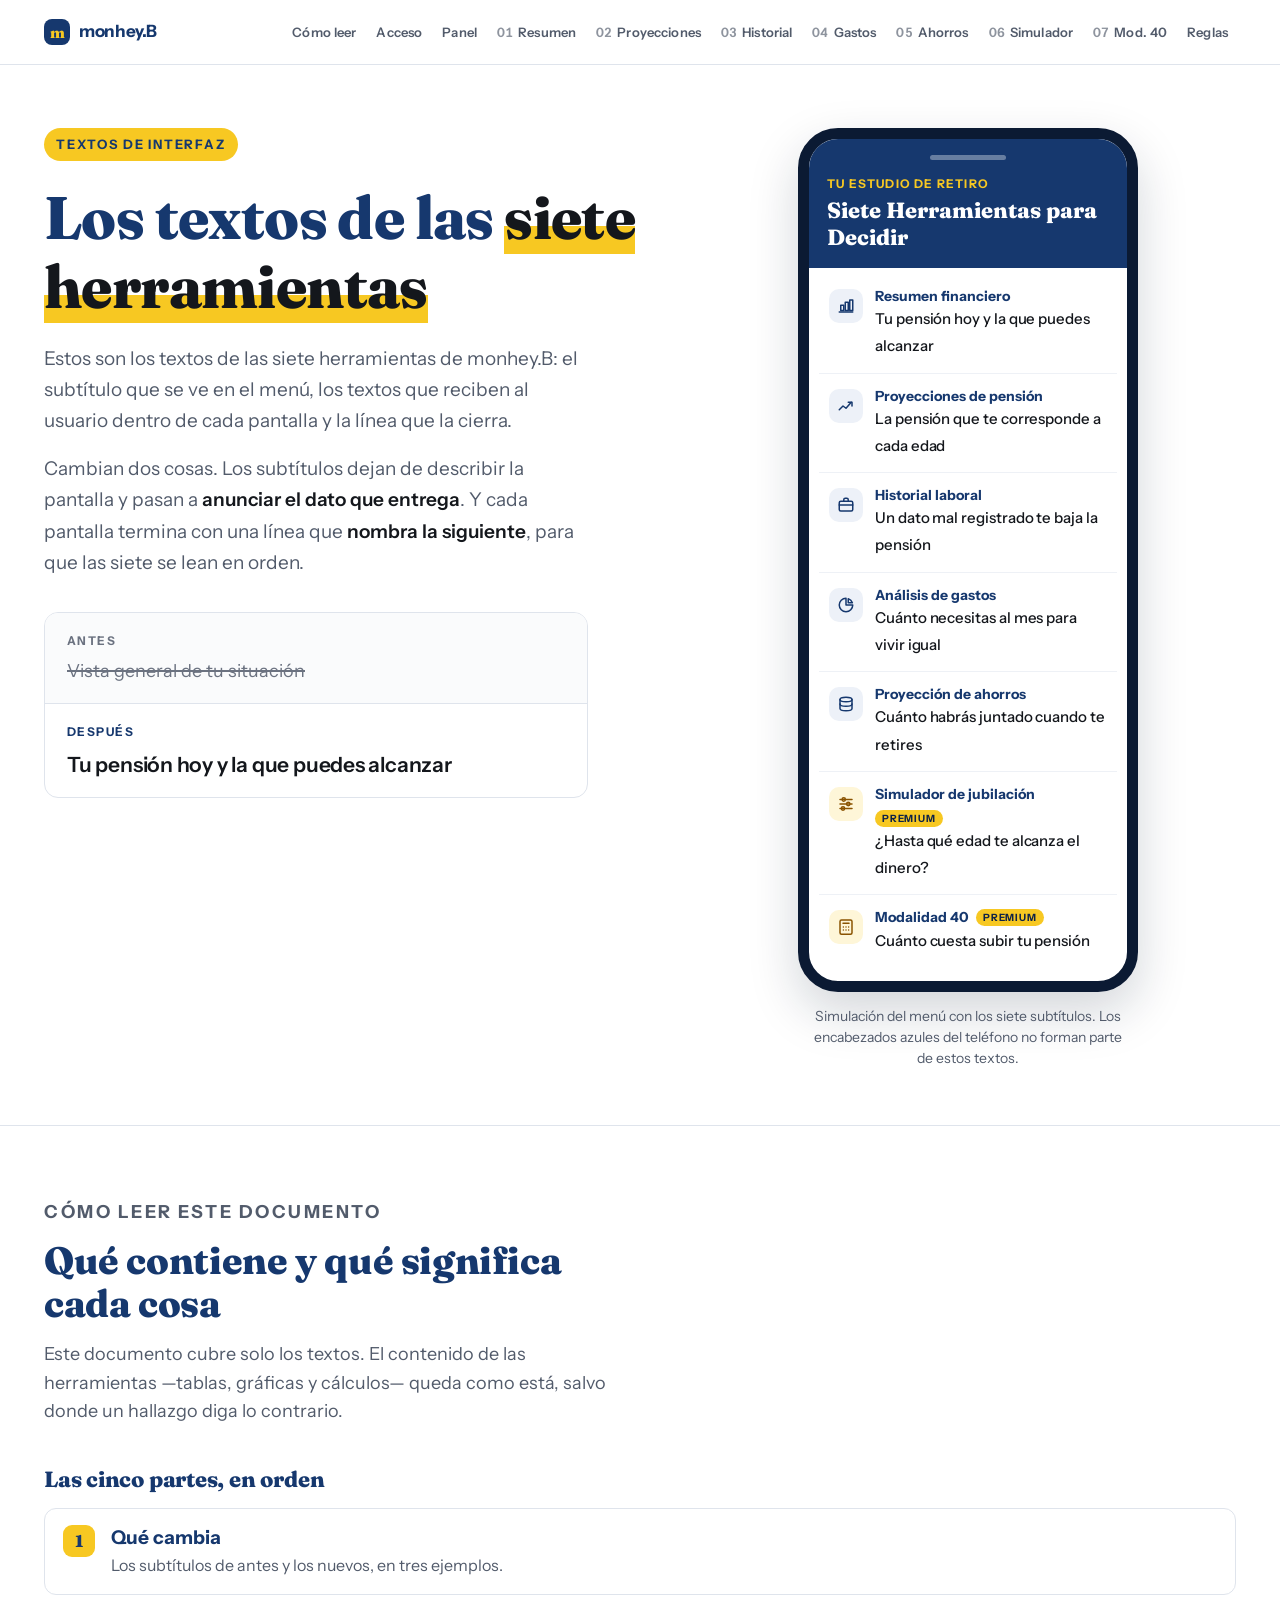
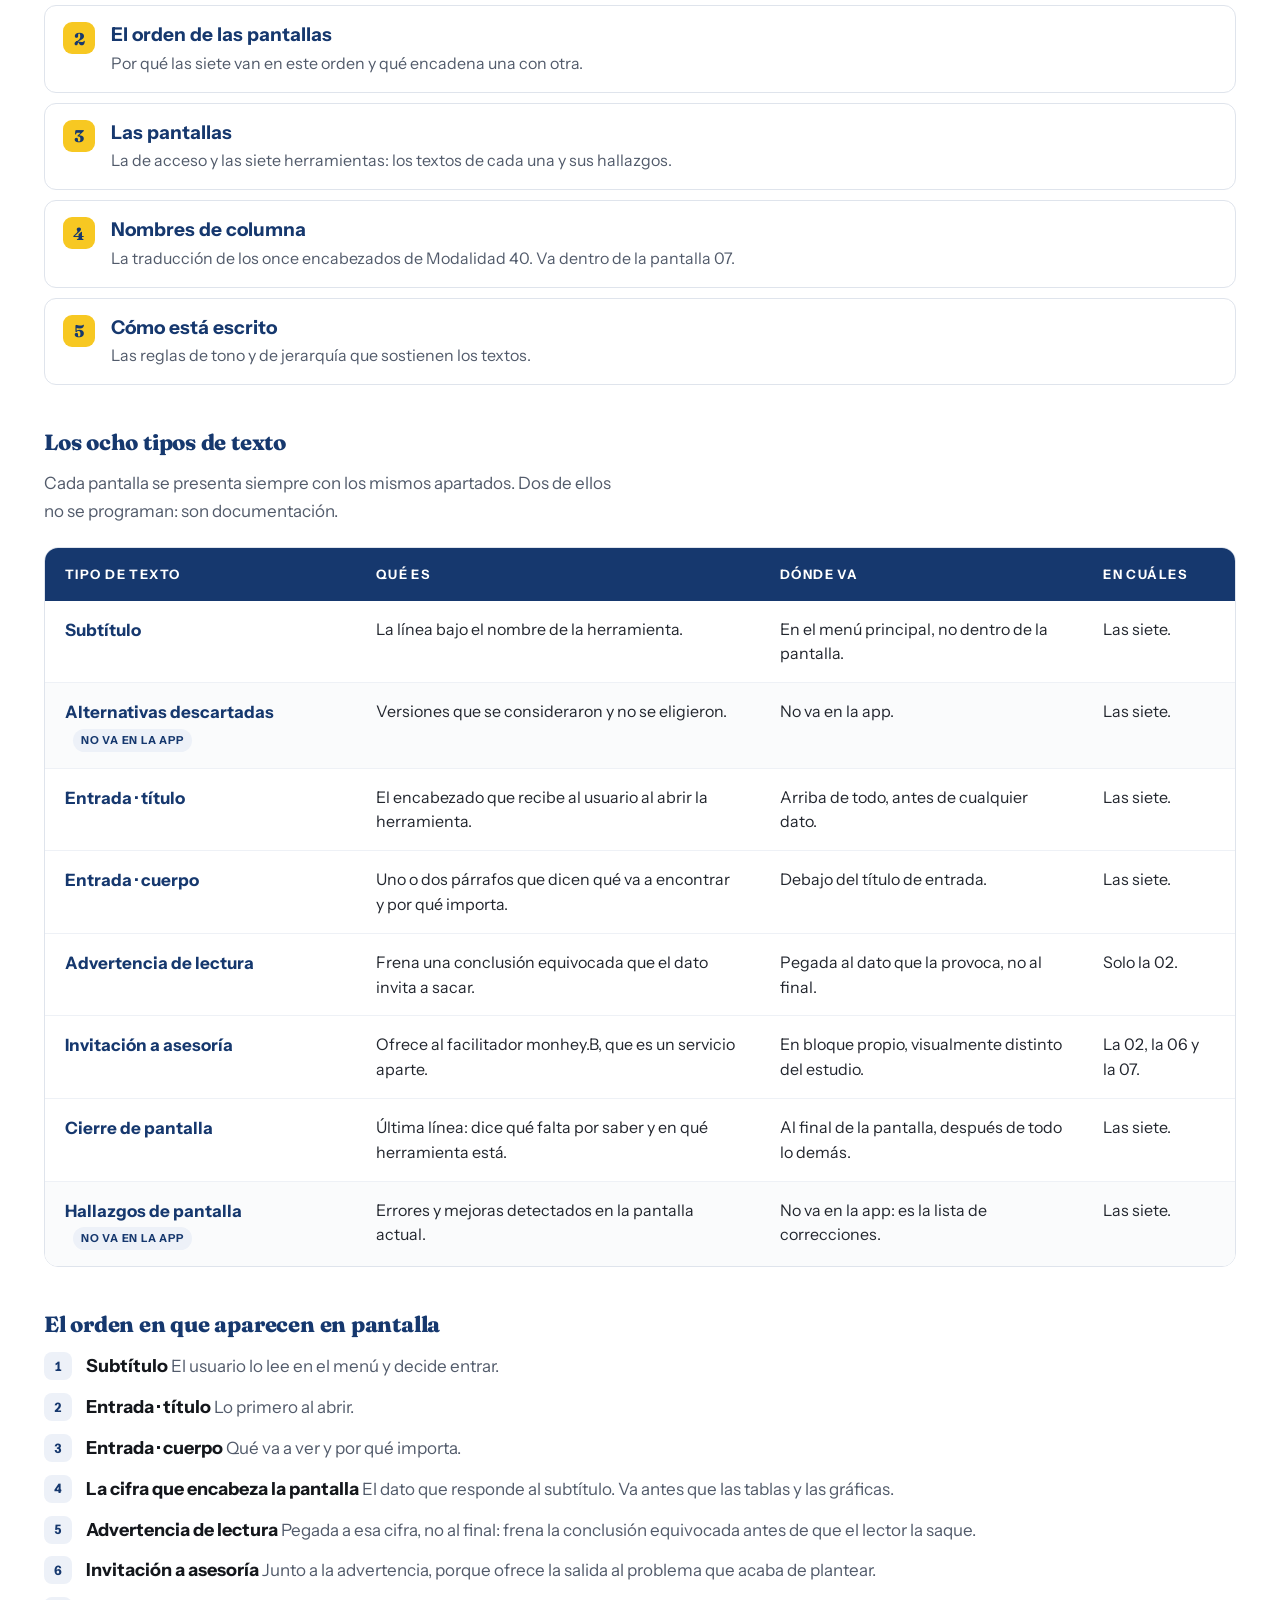
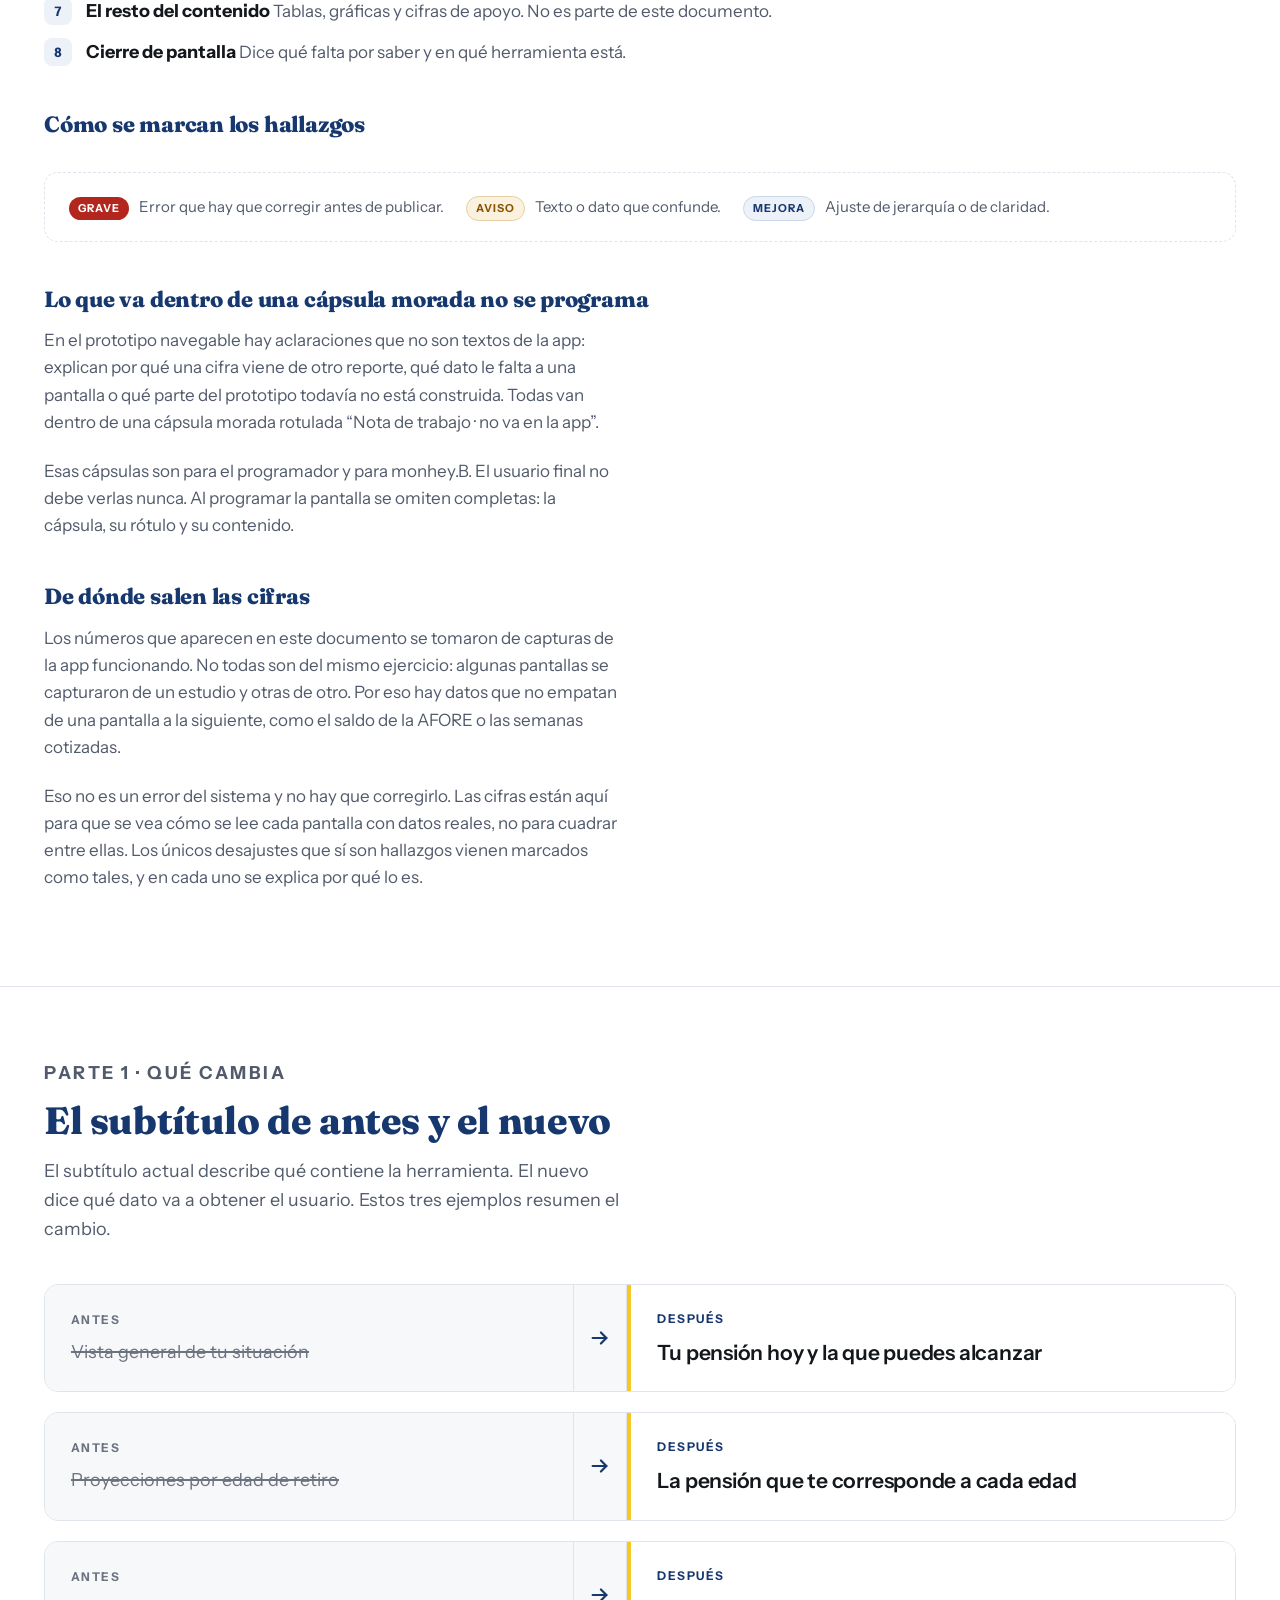
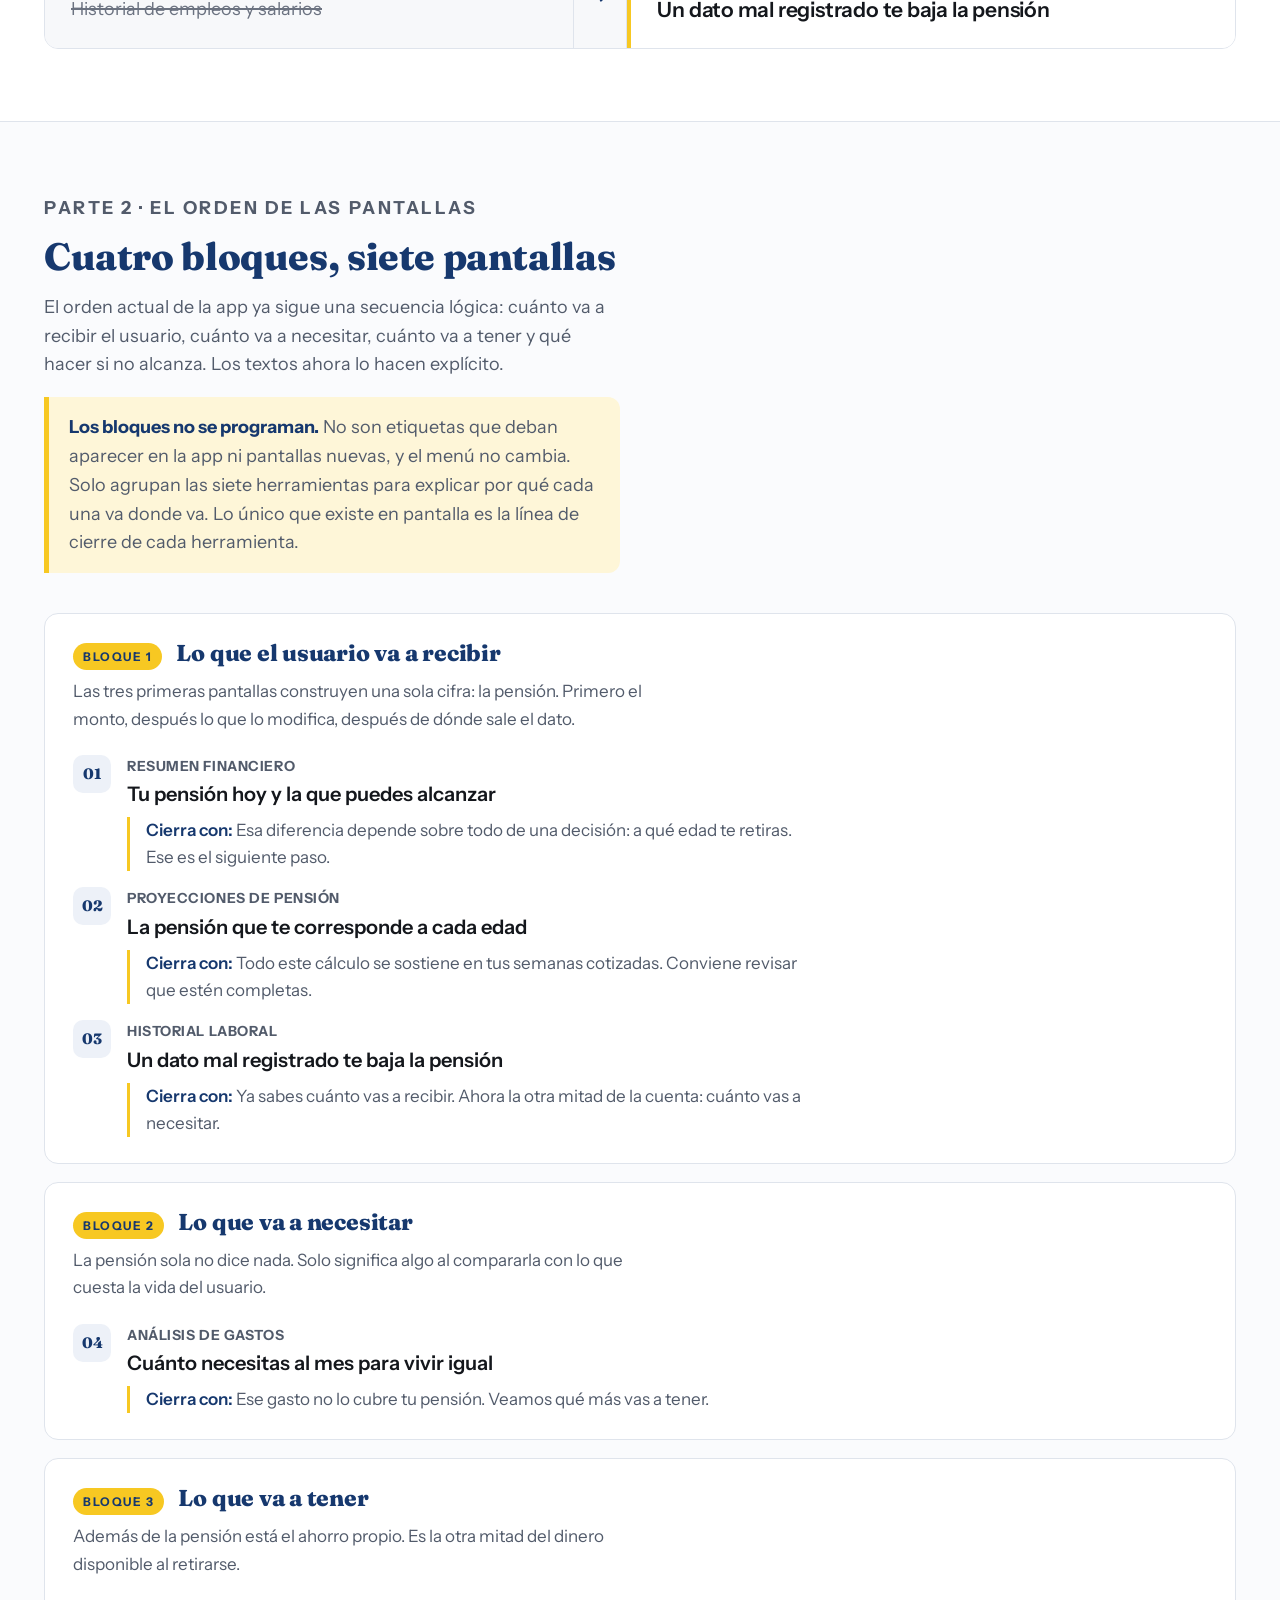
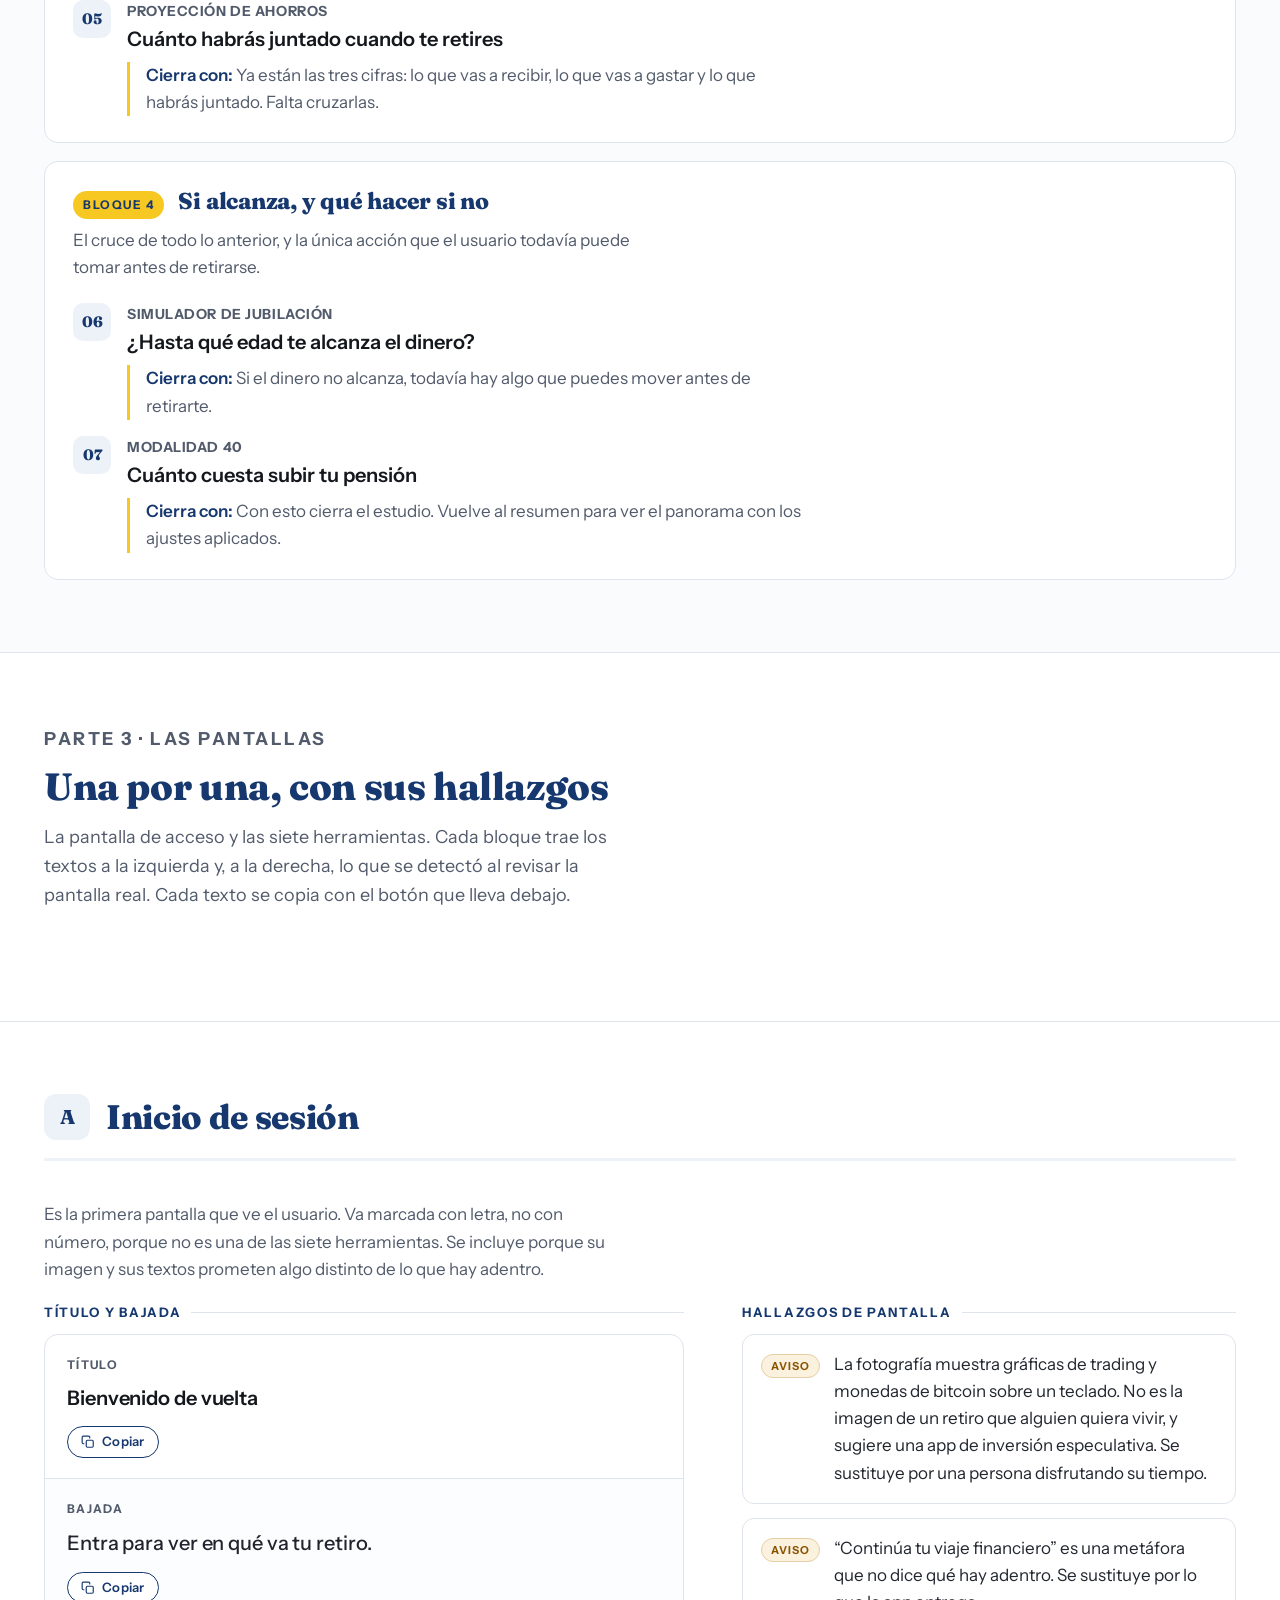
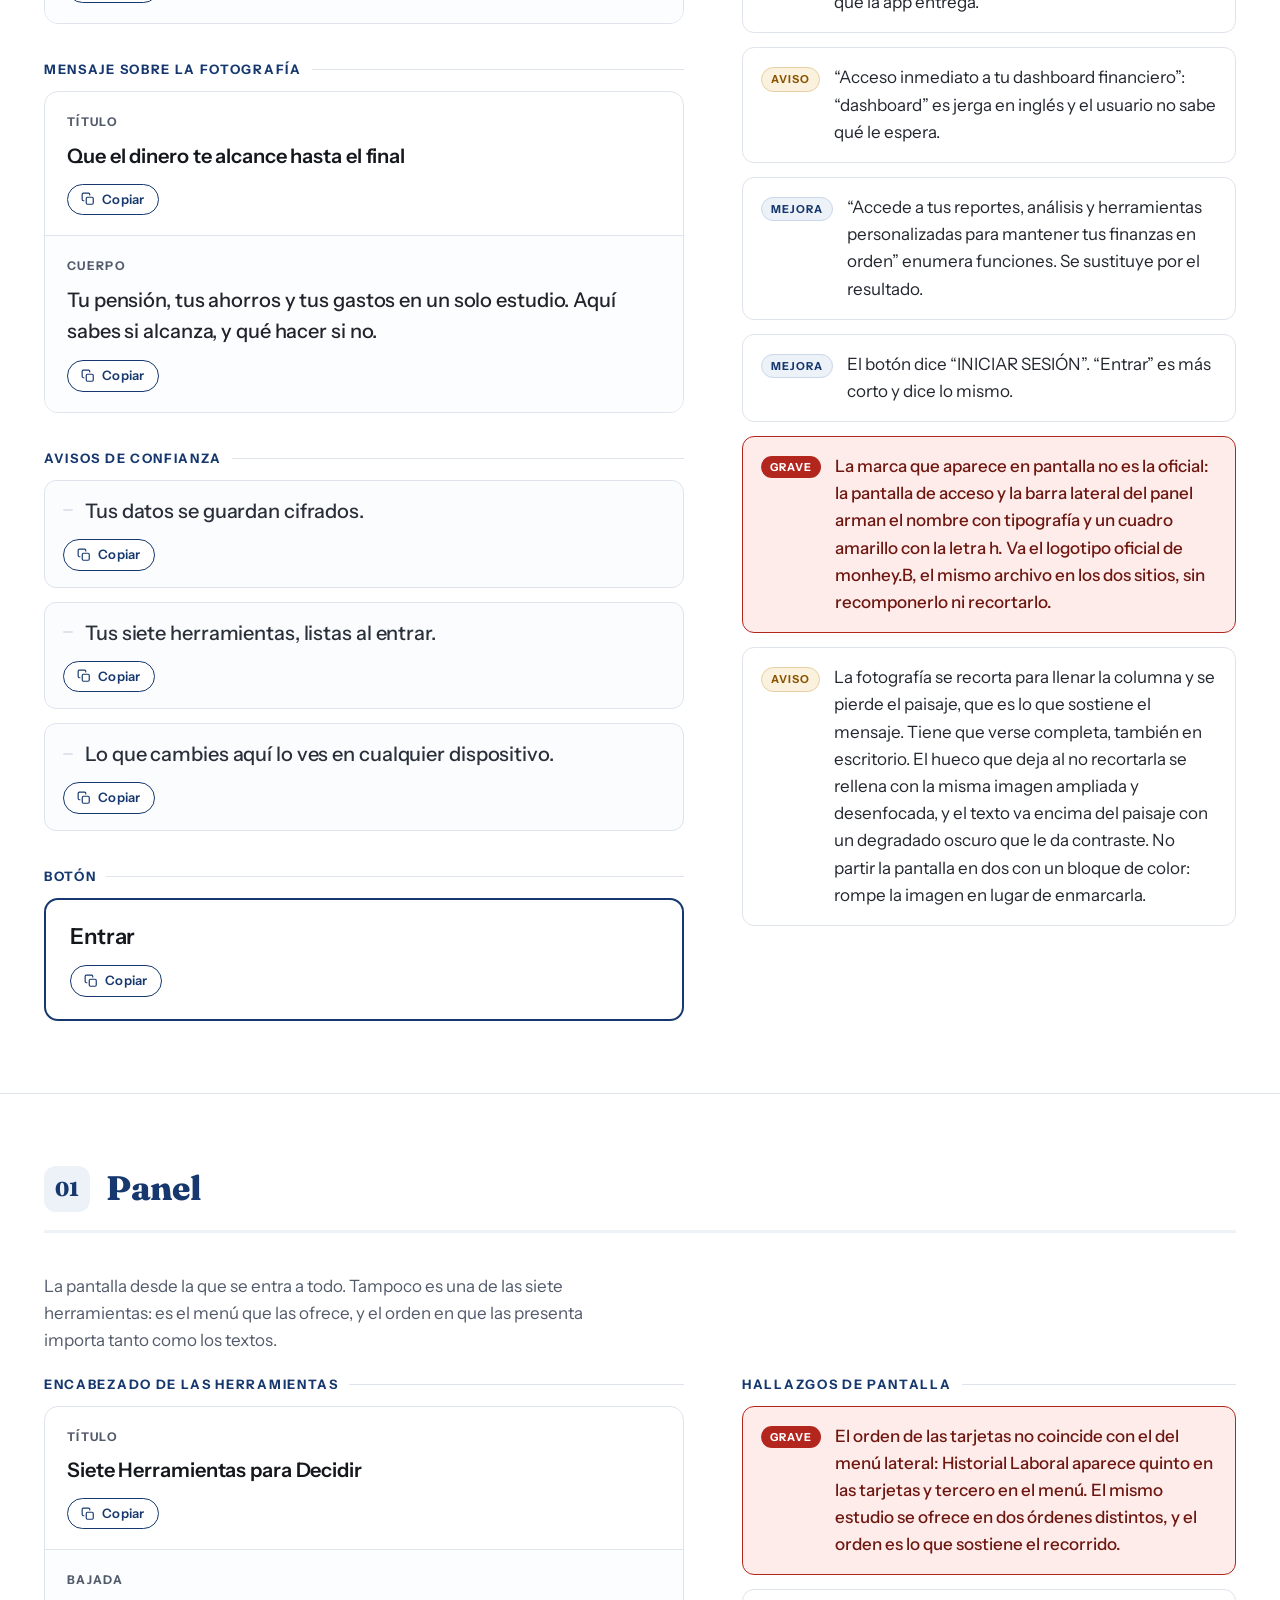
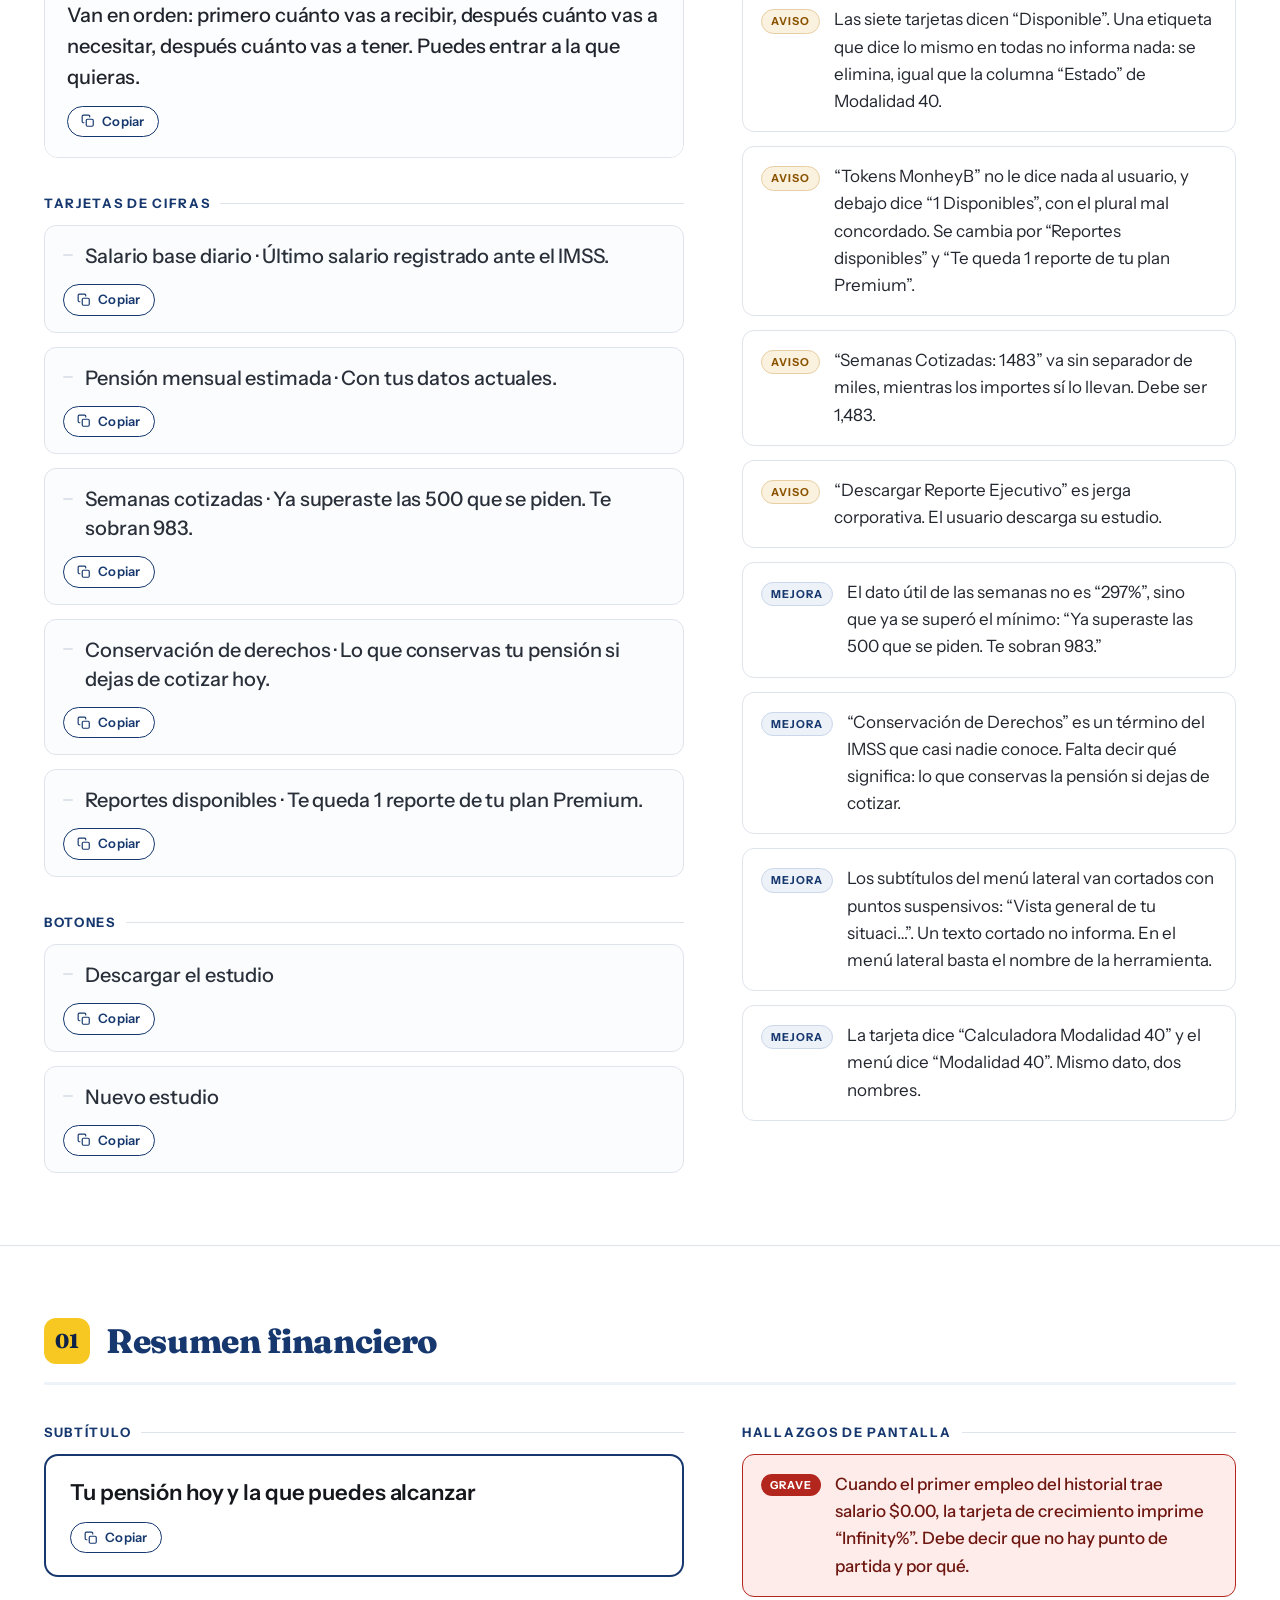
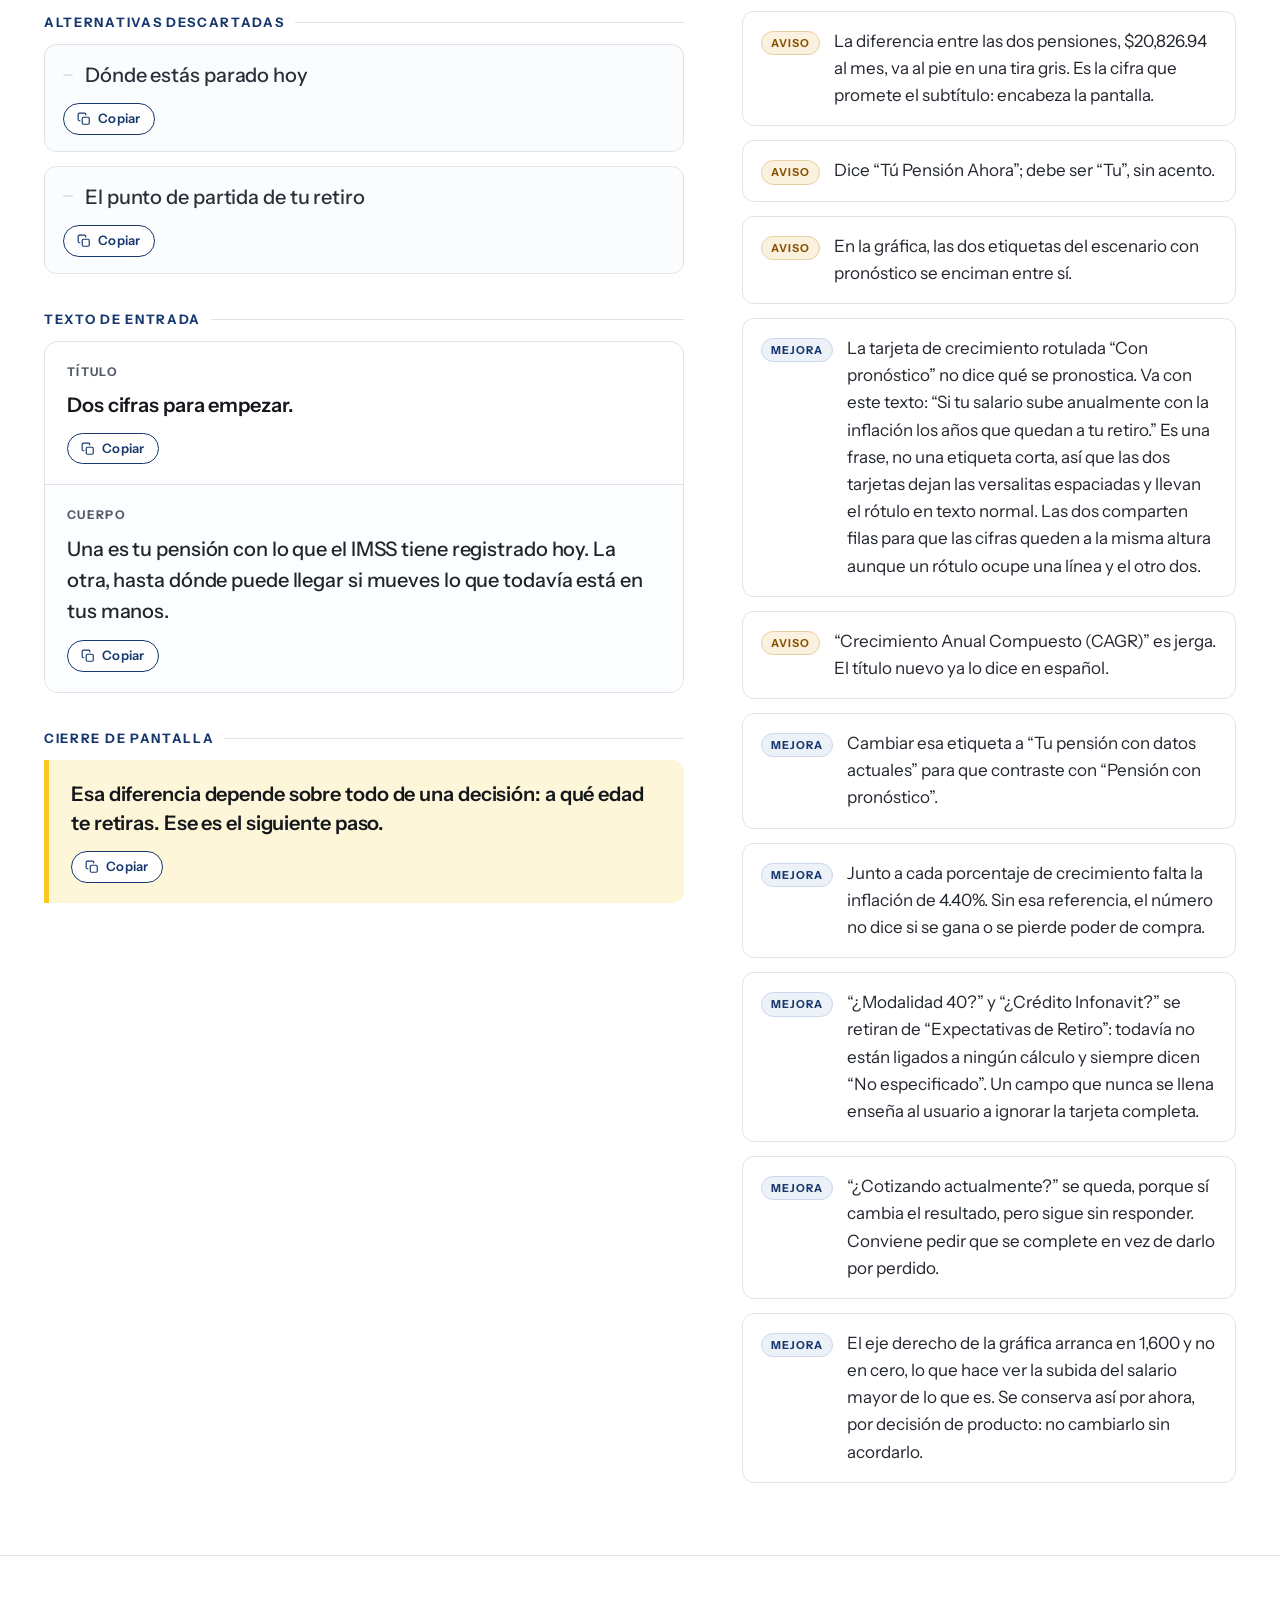
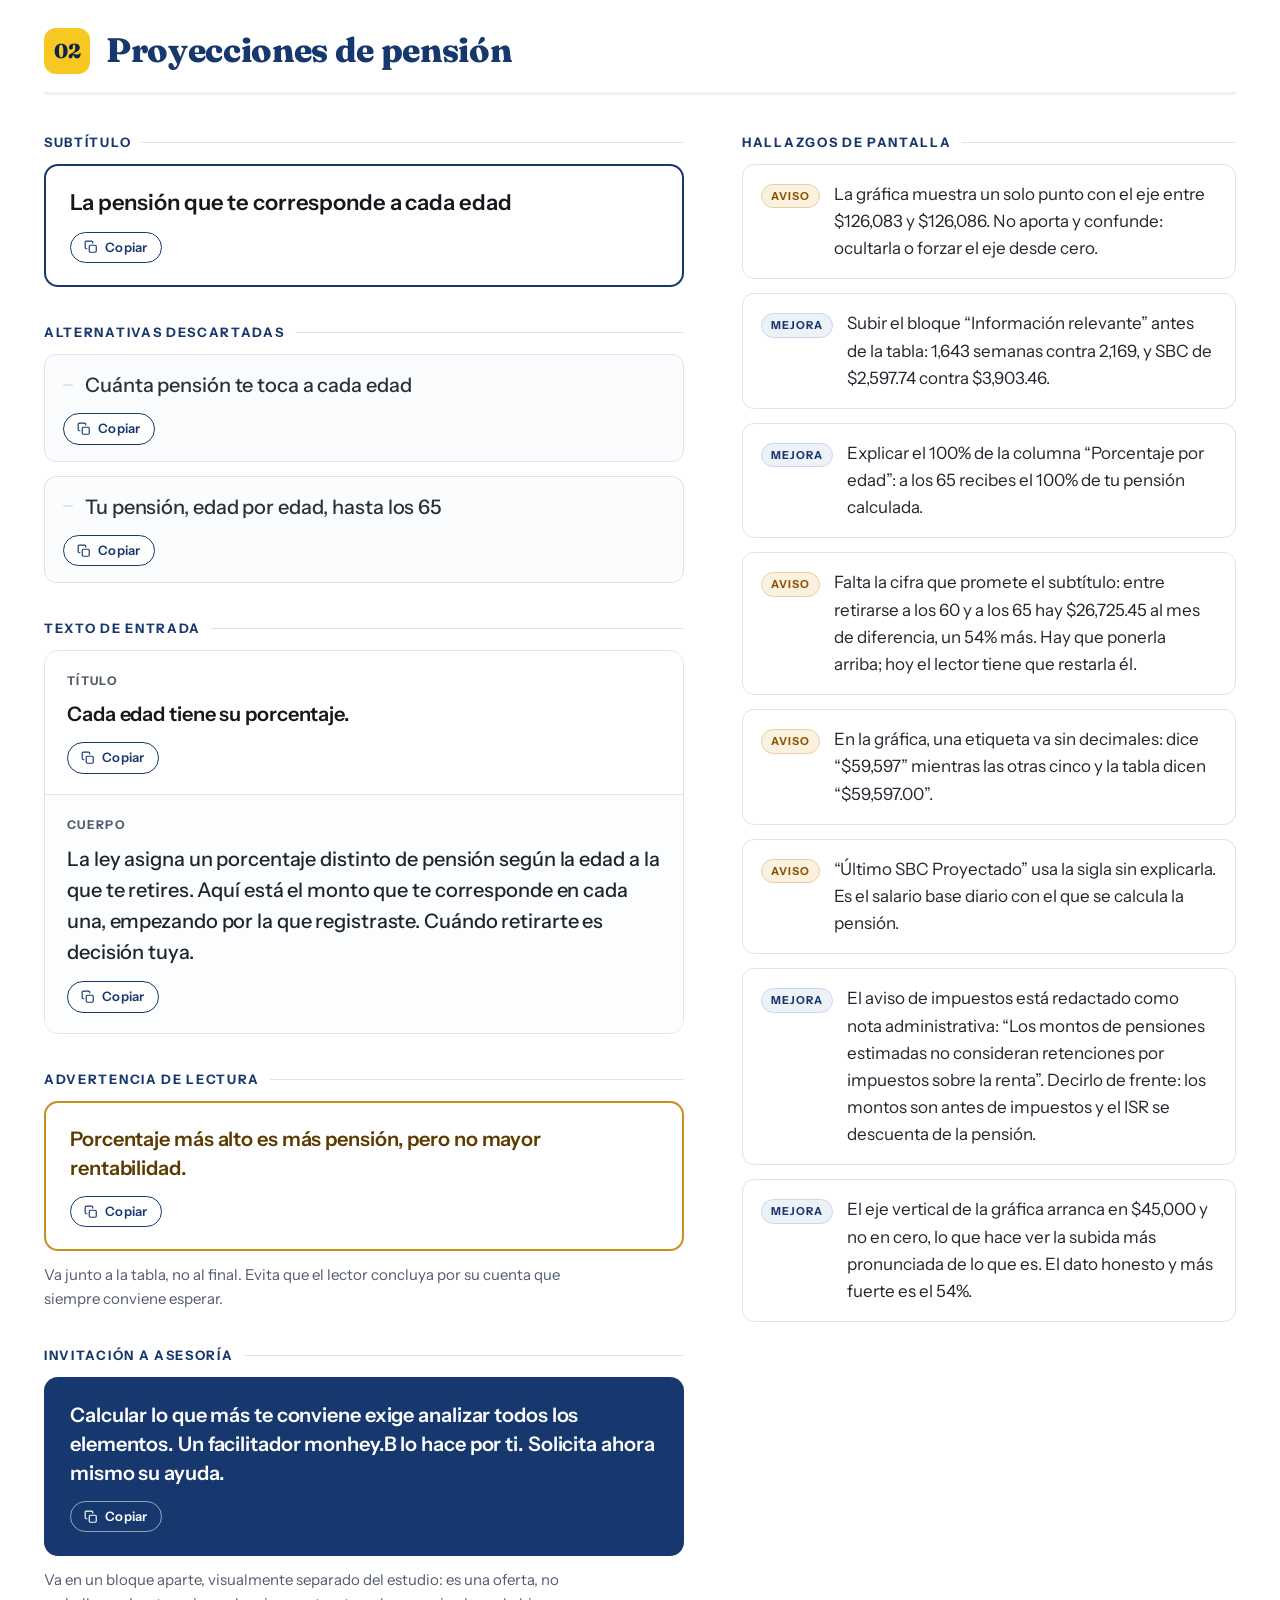
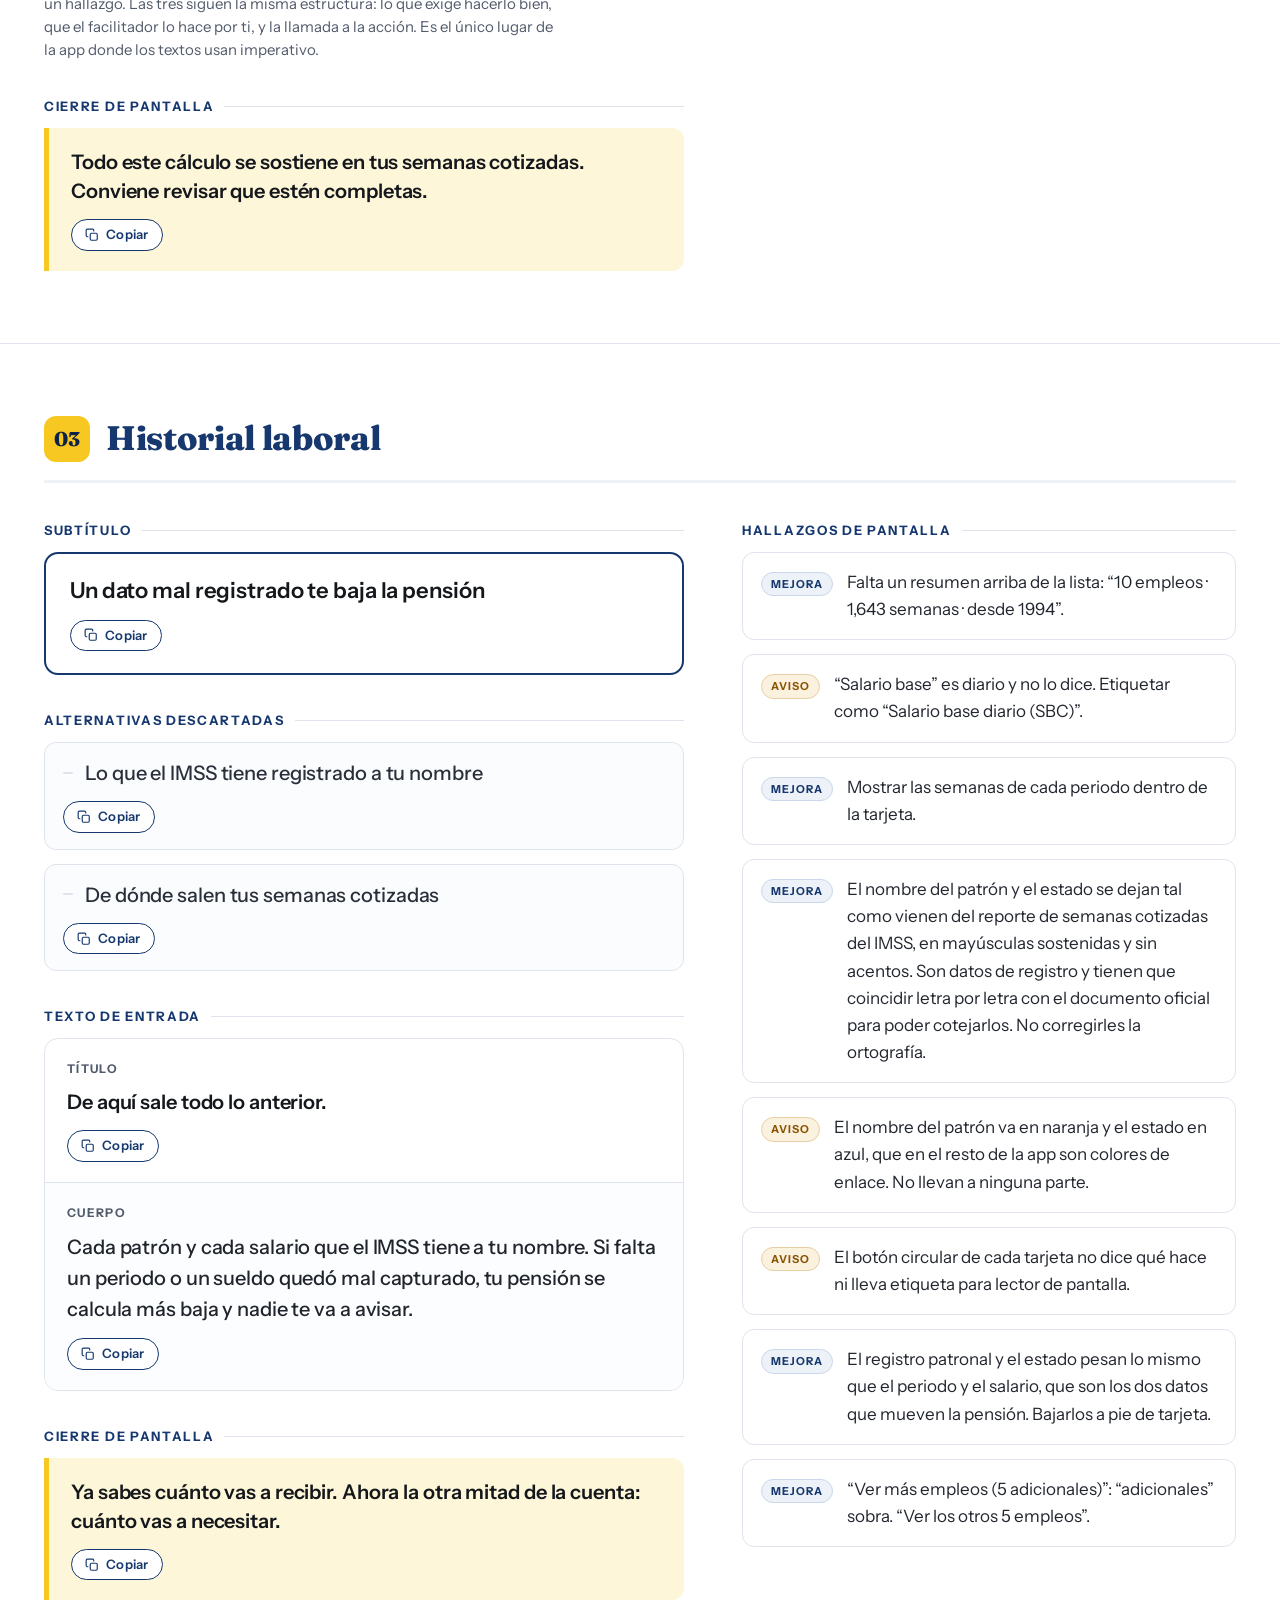
==== commit 6dc04cbf: "Cierra con punto los siete titulos de entrada Seis no lo llevaban y el de la 05 si, desde el cambio " ====
--- a/index.html
+++ b/index.html
@@ -720,7 +720,7 @@
         <div class="field">
           <h3 class="field__label">Texto de entrada</h3>
           <div class="entry">
-            <div class="entry__part copyunit"><div><p class="entry__mini">Título</p><p class="copytext prop prop--md">Dos cifras para empezar</p></div></div>
+            <div class="entry__part copyunit"><div><p class="entry__mini">Título</p><p class="copytext prop prop--md">Dos cifras para empezar.</p></div></div>
             <div class="entry__part copyunit"><div><p class="entry__mini">Cuerpo</p><p class="copytext prop prop--body">Una es tu pensión con lo que el IMSS tiene registrado hoy. La otra, hasta dónde puede llegar si mueves lo que todavía está en tus manos.</p></div></div>
           </div>
         </div>
@@ -769,7 +769,7 @@
         <div class="field">
           <h3 class="field__label">Texto de entrada</h3>
           <div class="entry">
-            <div class="entry__part copyunit"><div><p class="entry__mini">Título</p><p class="copytext prop prop--md">Cada edad tiene su porcentaje</p></div></div>
+            <div class="entry__part copyunit"><div><p class="entry__mini">Título</p><p class="copytext prop prop--md">Cada edad tiene su porcentaje.</p></div></div>
             <div class="entry__part copyunit"><div><p class="entry__mini">Cuerpo</p><p class="copytext prop prop--body">La ley asigna un porcentaje distinto de pensión según la edad a la que te retires. Aquí está el monto que te corresponde en cada una, empezando por la que registraste. Cuándo retirarte es decisión tuya.</p></div></div>
           </div>
         </div>
@@ -825,7 +825,7 @@
         <div class="field">
           <h3 class="field__label">Texto de entrada</h3>
           <div class="entry">
-            <div class="entry__part copyunit"><div><p class="entry__mini">Título</p><p class="copytext prop prop--md">De aquí sale todo lo anterior</p></div></div>
+            <div class="entry__part copyunit"><div><p class="entry__mini">Título</p><p class="copytext prop prop--md">De aquí sale todo lo anterior.</p></div></div>
             <div class="entry__part copyunit"><div><p class="entry__mini">Cuerpo</p><p class="copytext prop prop--body">Cada patrón y cada salario que el IMSS tiene a tu nombre. Si falta un periodo o un sueldo quedó mal capturado, tu pensión se calcula más baja y nadie te va a avisar.</p></div></div>
           </div>
         </div>
@@ -871,7 +871,7 @@
         <div class="field">
           <h3 class="field__label">Texto de entrada</h3>
           <div class="entry">
-            <div class="entry__part copyunit"><div><p class="entry__mini">Título</p><p class="copytext prop prop--md">Ahora el otro lado de la cuenta</p></div></div>
+            <div class="entry__part copyunit"><div><p class="entry__mini">Título</p><p class="copytext prop prop--md">Ahora el otro lado de la cuenta.</p></div></div>
             <div class="entry__part copyunit"><div><p class="entry__mini">Cuerpo</p><p class="copytext prop prop--body">Ya sabes cuánto vas a recibir. Falta cuánto vas a necesitar: tu gasto real de hoy, con los precios que va a haber el día que te retires.</p></div></div>
           </div>
         </div>
@@ -918,7 +918,7 @@
         <div class="field">
           <h3 class="field__label">Texto de entrada</h3>
           <div class="entry">
-            <div class="entry__part copyunit"><div><p class="entry__mini">Título</p><p class="copytext prop prop--md">Lo que pusiste tú y lo que puso el tiempo</p></div></div>
+            <div class="entry__part copyunit"><div><p class="entry__mini">Título</p><p class="copytext prop prop--md">Lo que pusiste tú y lo que puso el tiempo.</p></div></div>
             <div class="entry__part copyunit"><div><p class="entry__mini">Cuerpo</p><p class="copytext prop prop--body">Tu ahorro no crece solo por lo que aportas. Aquí ves cuánto sale de tu bolsillo y cuánto ponen los intereses hasta el día que te retires.</p></div></div>
           </div>
         </div>
@@ -964,7 +964,7 @@
         <div class="field">
           <h3 class="field__label">Texto de entrada</h3>
           <div class="entry">
-            <div class="entry__part copyunit"><div><p class="entry__mini">Título</p><p class="copytext prop prop--md">El momento de cruzar los números</p></div></div>
+            <div class="entry__part copyunit"><div><p class="entry__mini">Título</p><p class="copytext prop prop--md">El momento de cruzar los números.</p></div></div>
             <div class="entry__part copyunit"><div><p class="entry__mini">Cuerpo</p><p class="copytext prop prop--body">Tu pensión, ahorros y gastos, año por año. Si el dinero se acaba antes de tiempo, aquí ves en qué año pasa y cuánto falta para evitarlo.</p></div></div>
           </div>
         </div>
@@ -1021,7 +1021,7 @@
         <div class="field">
           <h3 class="field__label">Texto de entrada</h3>
           <div class="entry">
-            <div class="entry__part copyunit"><div><p class="entry__mini">Título</p><p class="copytext prop prop--md">Lo que sí puedes mover</p></div></div>
+            <div class="entry__part copyunit"><div><p class="entry__mini">Título</p><p class="copytext prop prop--md">Lo que sí puedes mover.</p></div></div>
             <div class="entry__part copyunit"><div><p class="entry__mini">Cuerpo</p><p class="copytext prop prop--body">La Modalidad 40 es la vía legal para subir la pensión antes de retirarte. Esto es lo que costaría en tu caso, mes por mes y año por año, hasta el último pago.</p></div></div>
           </div>
         </div>
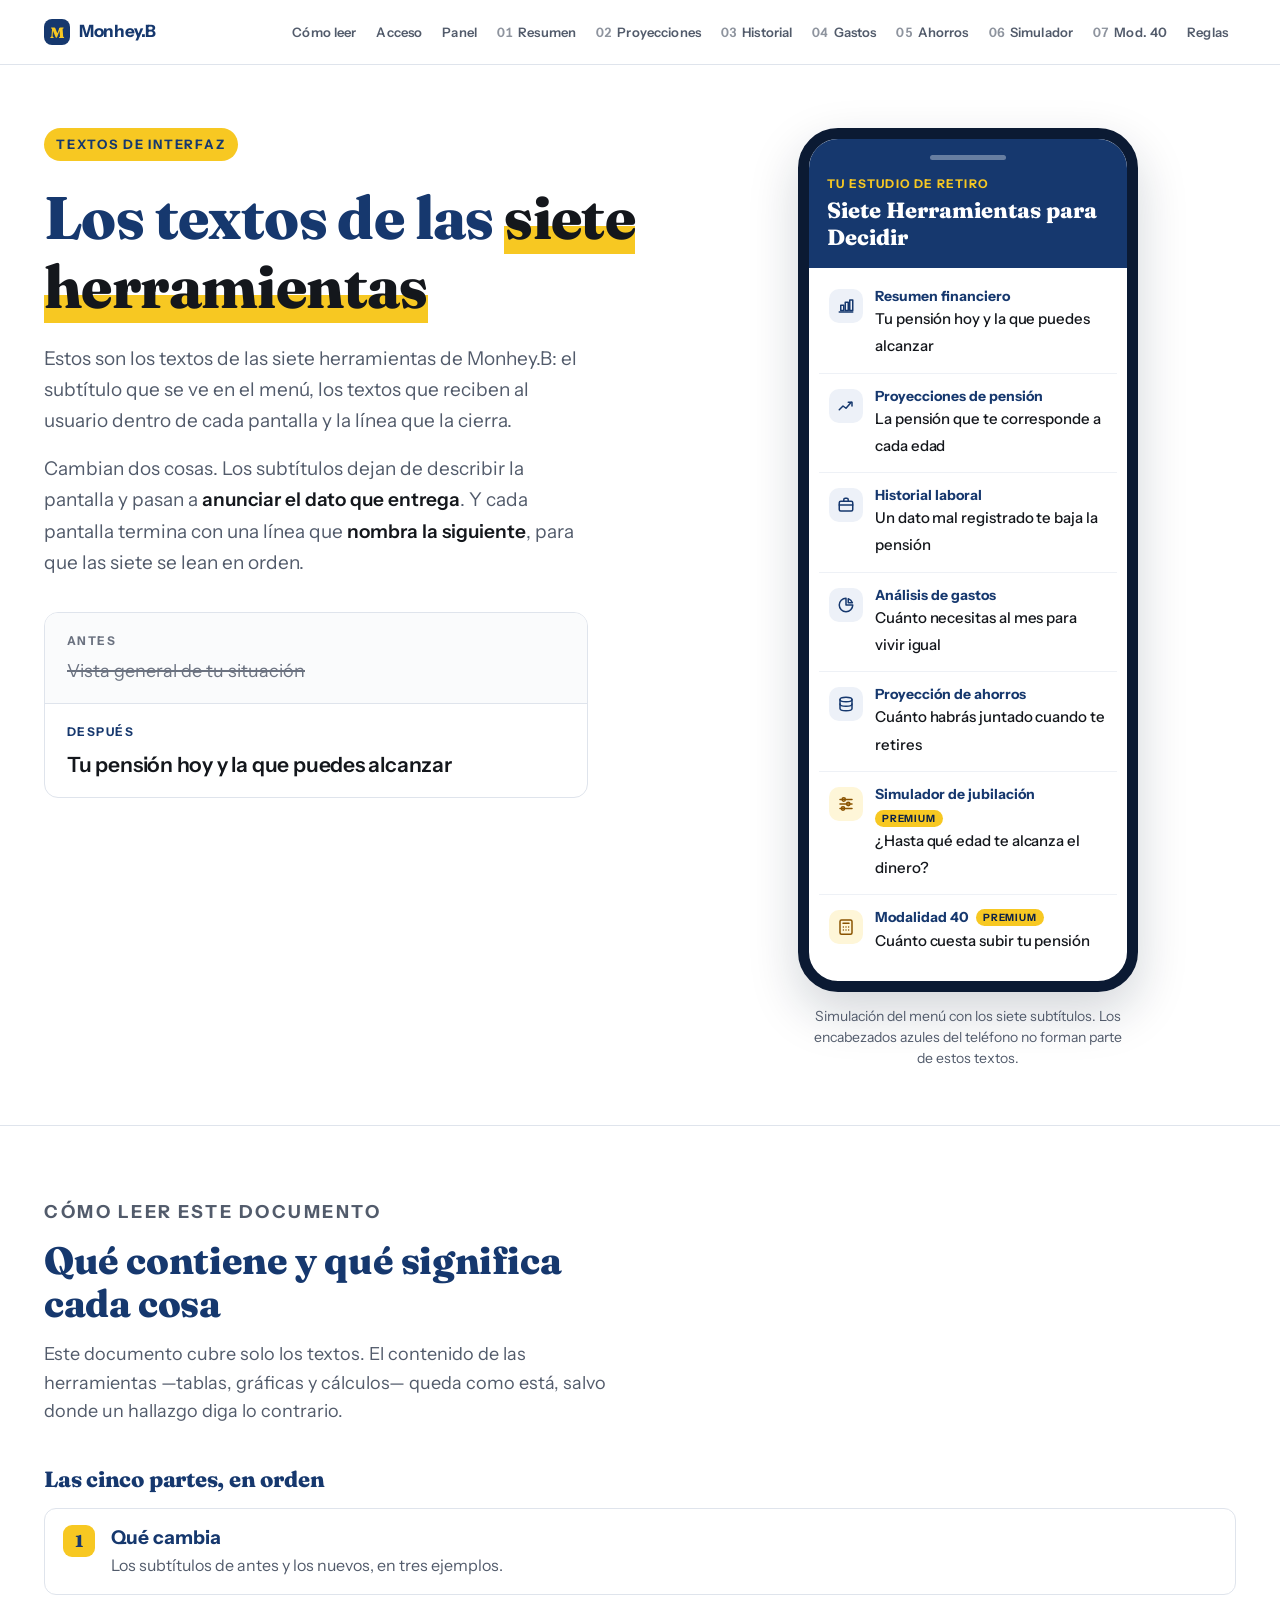
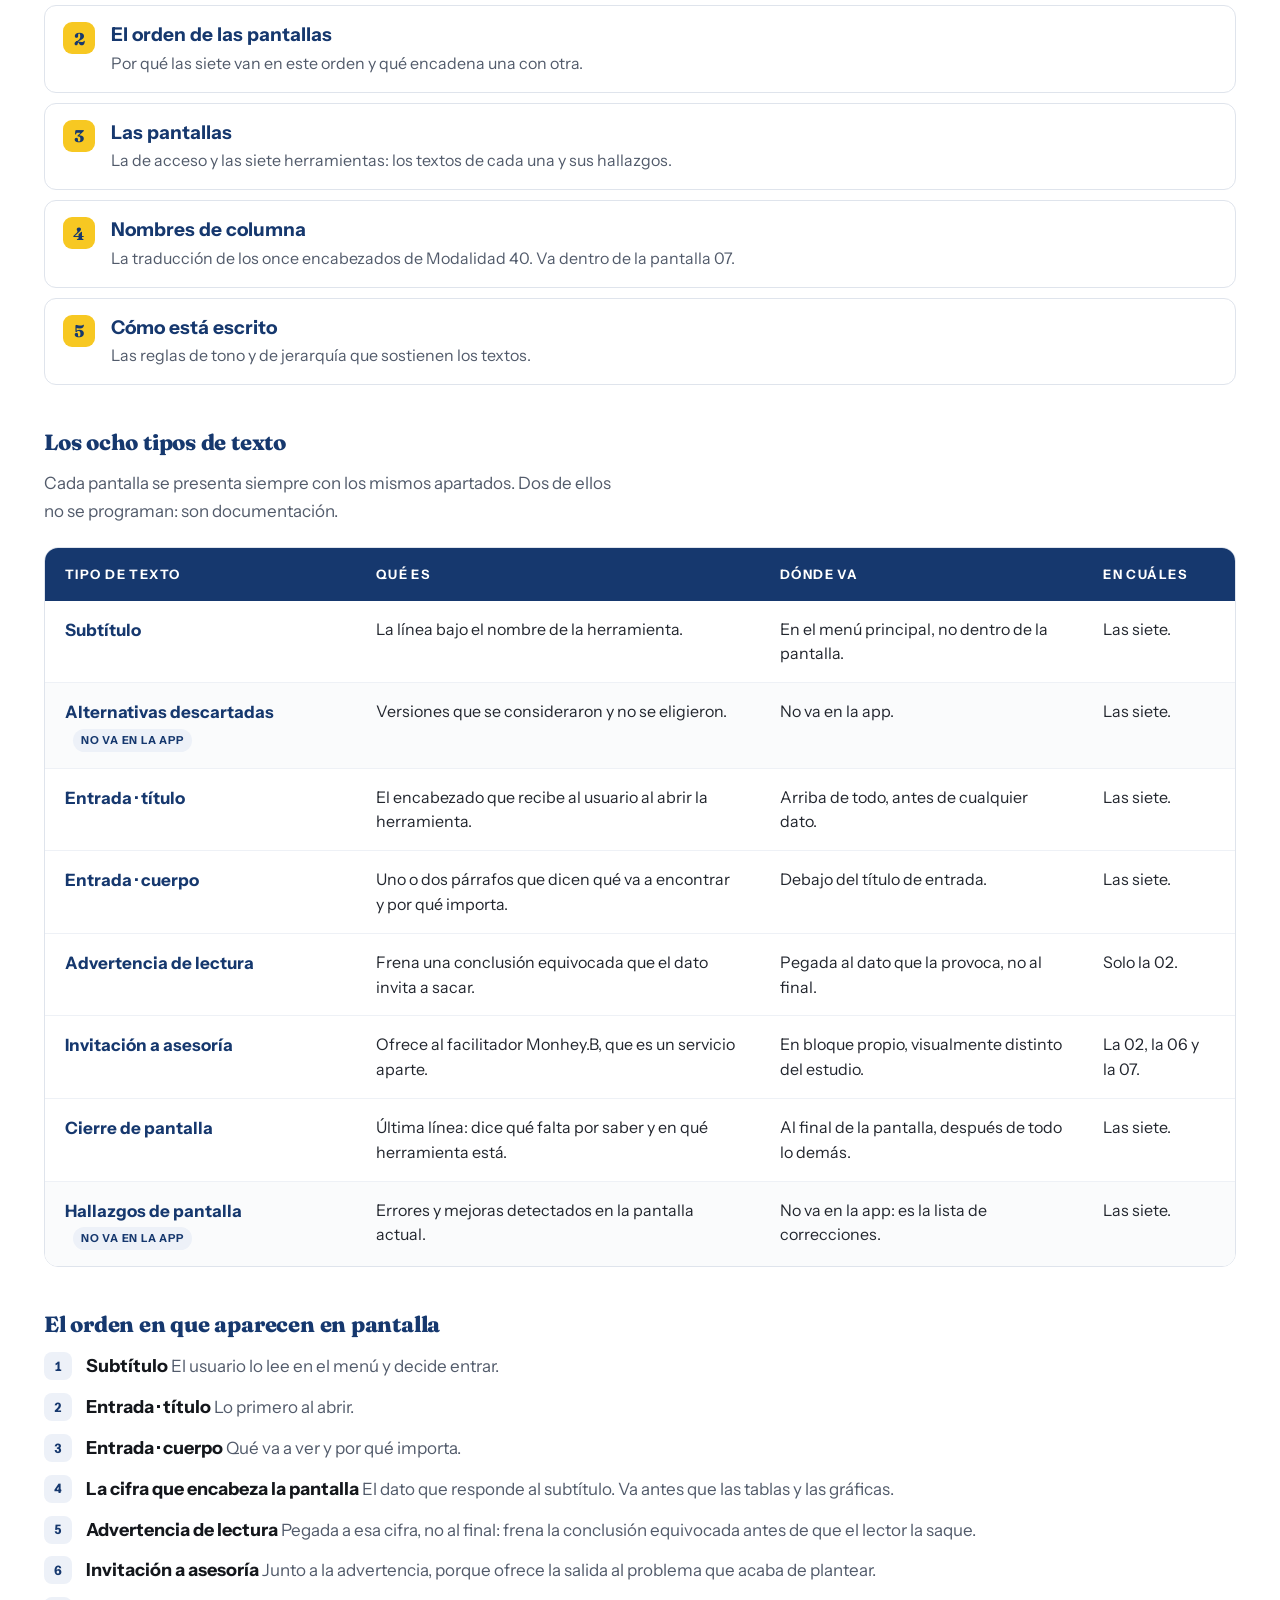
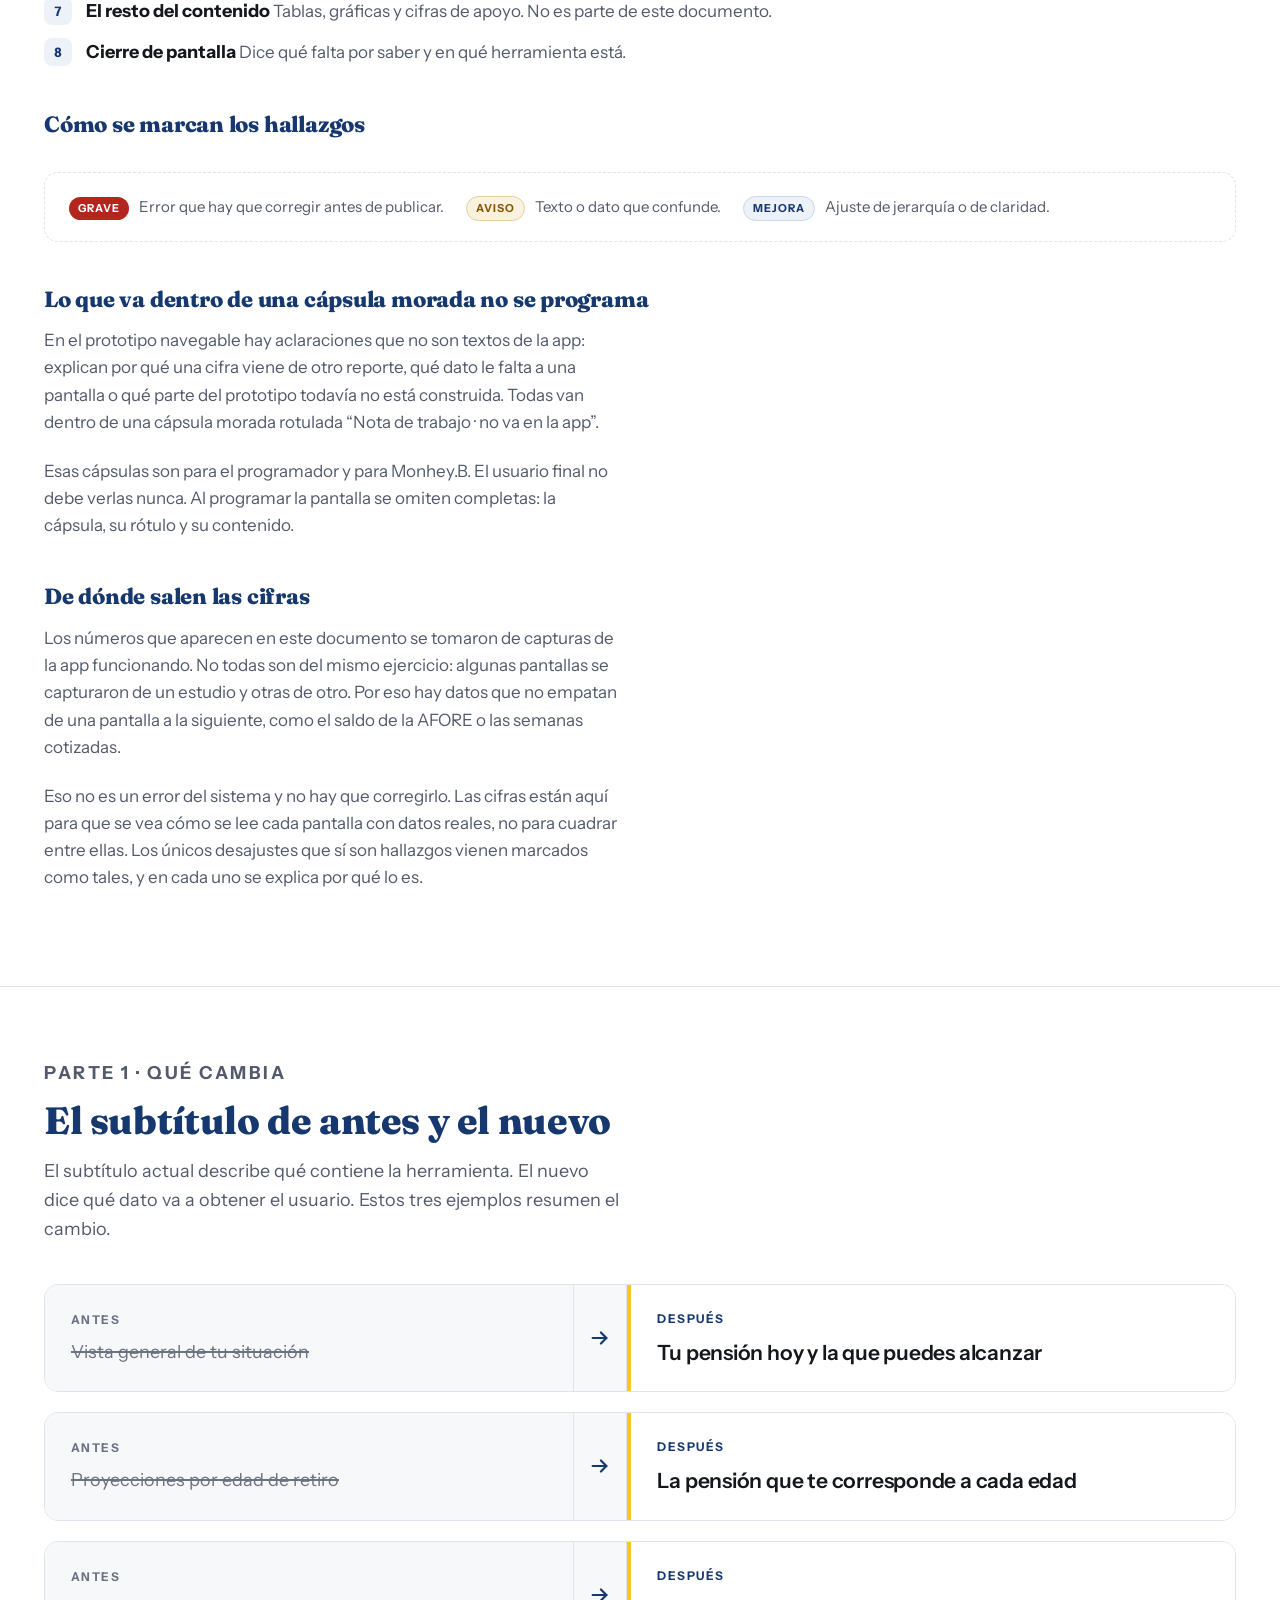
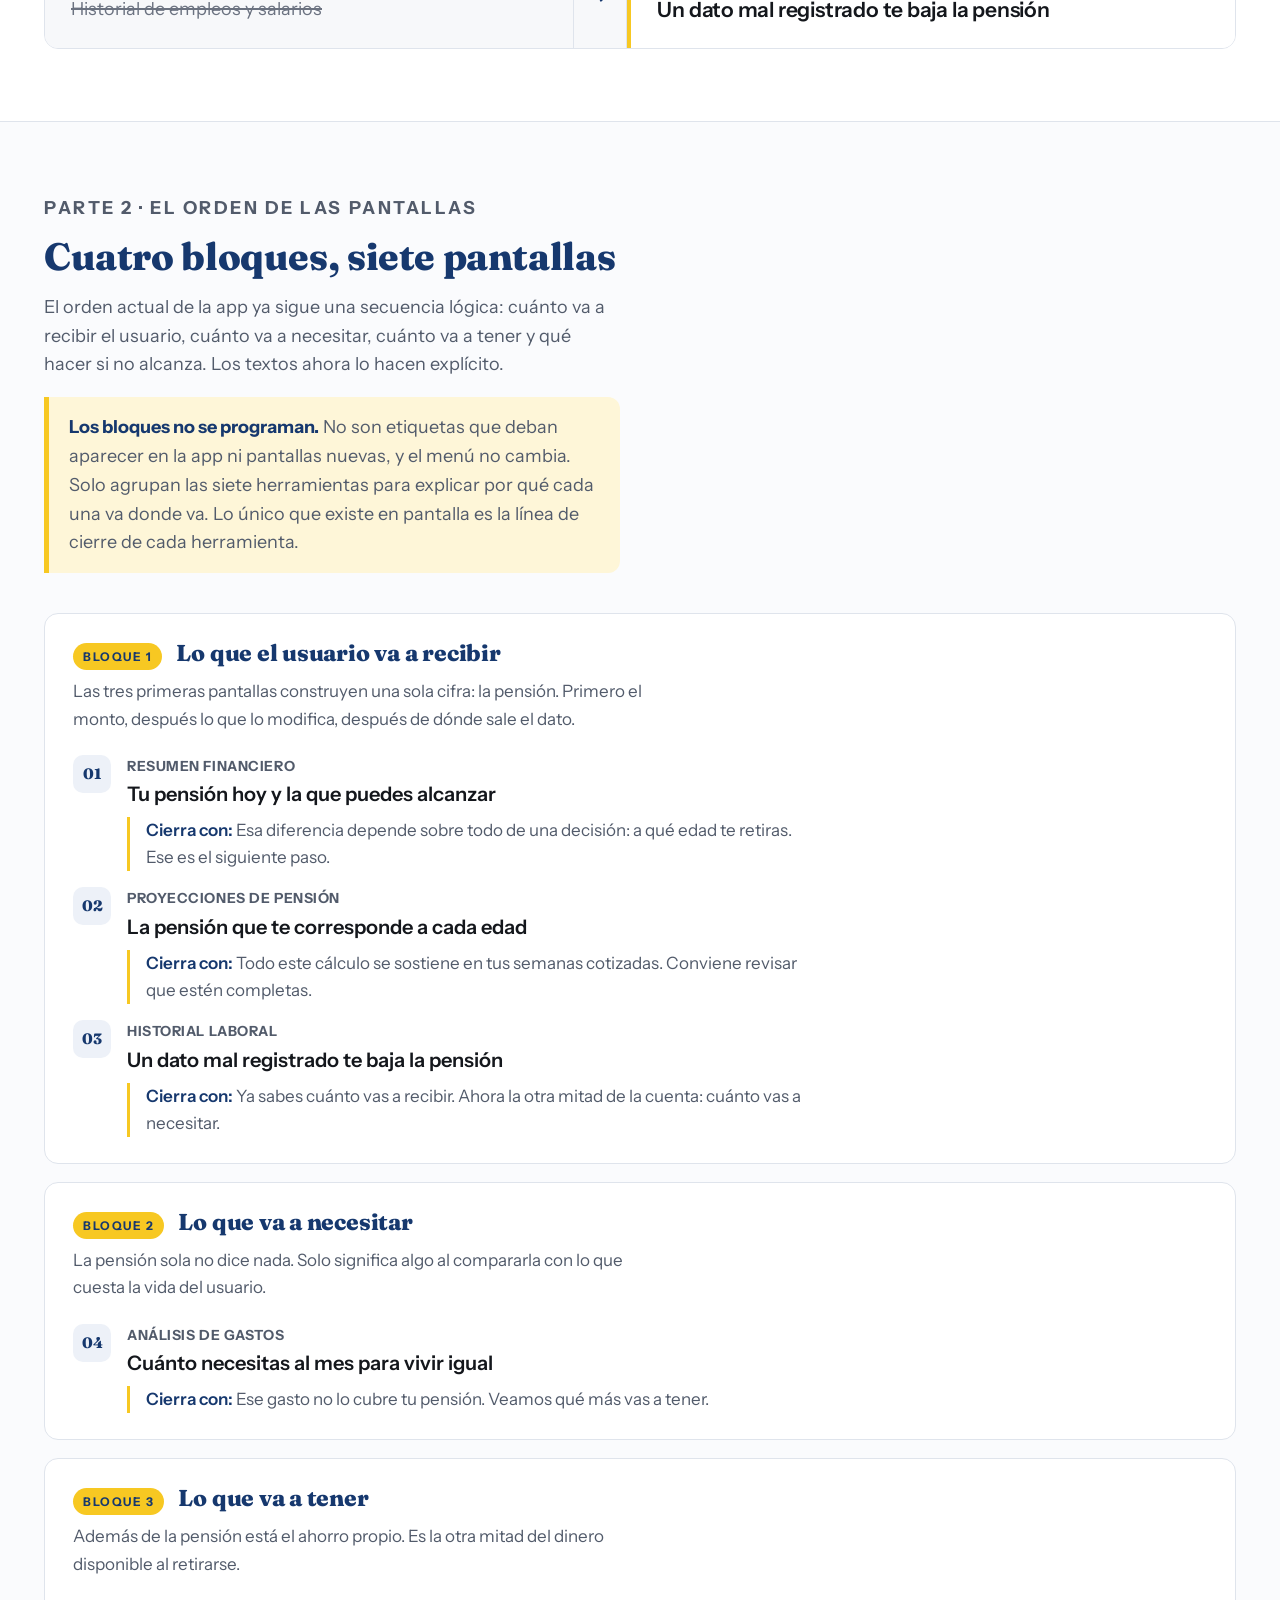
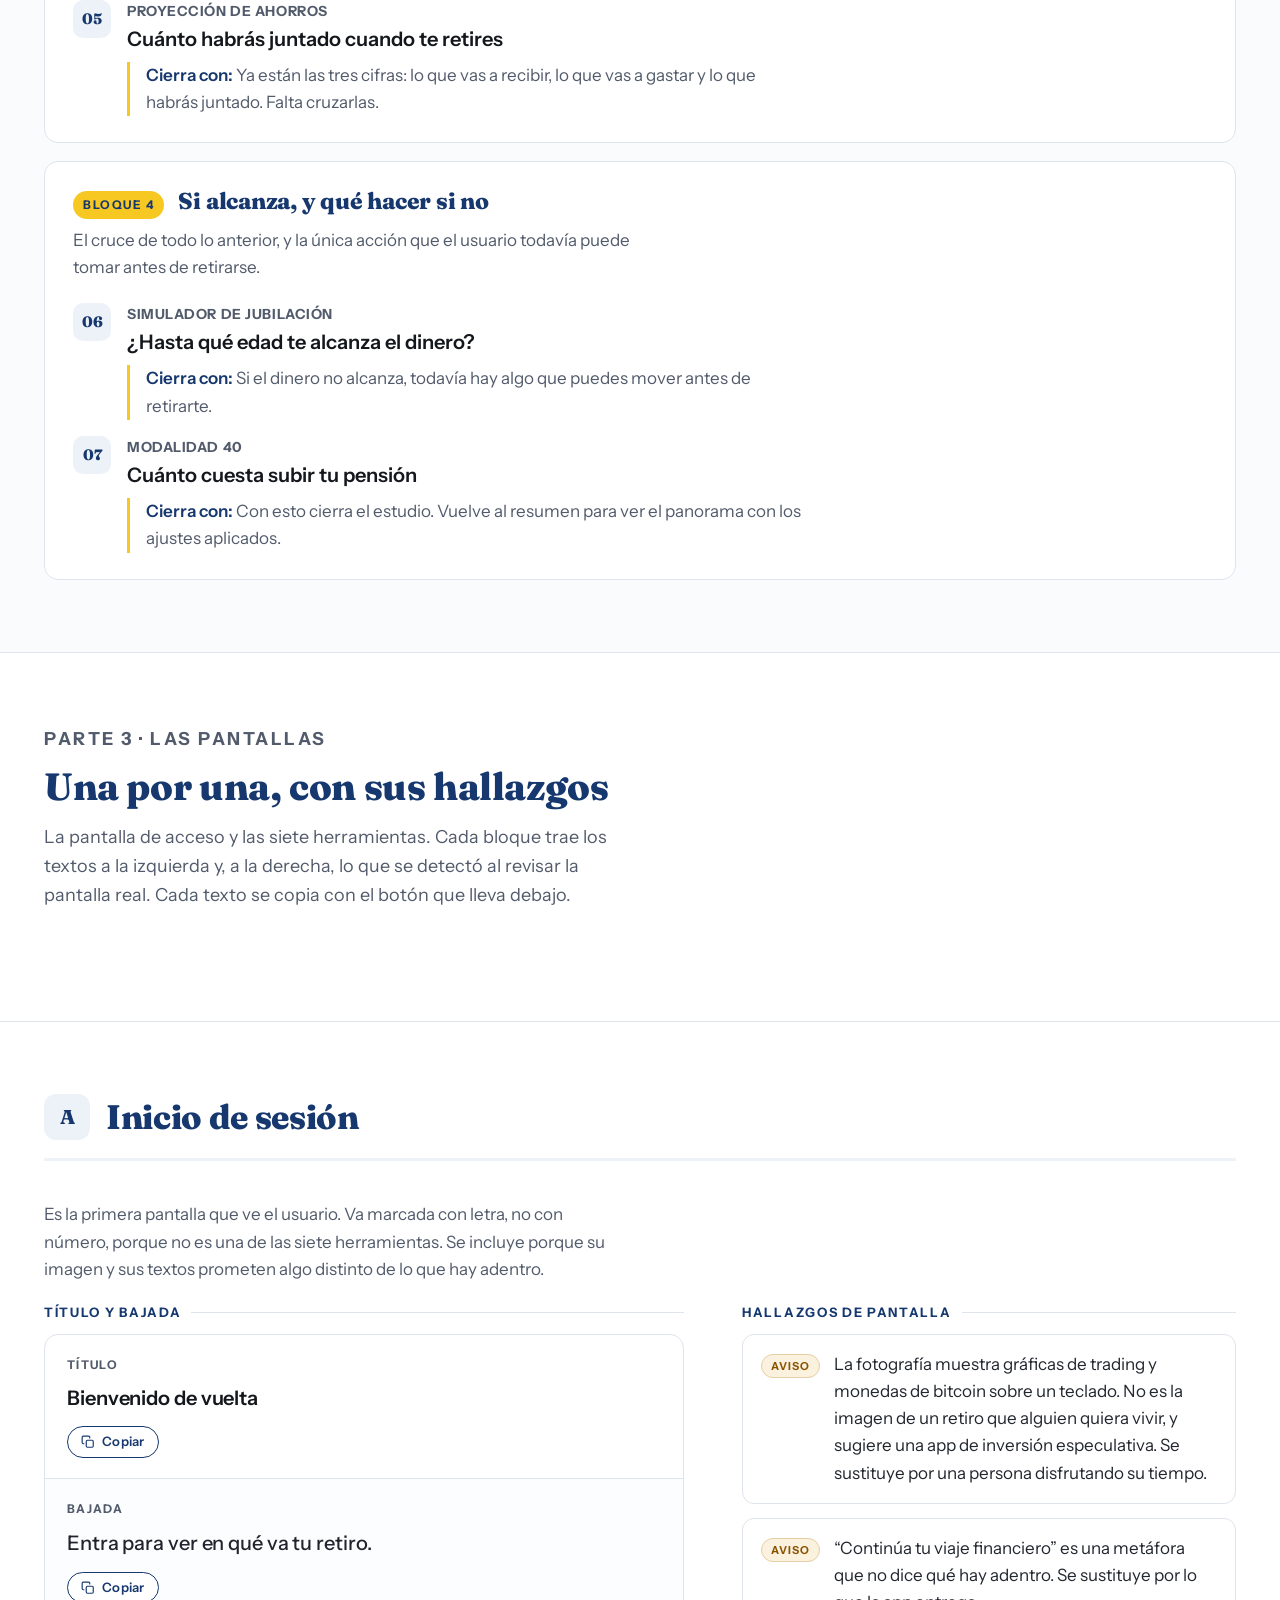
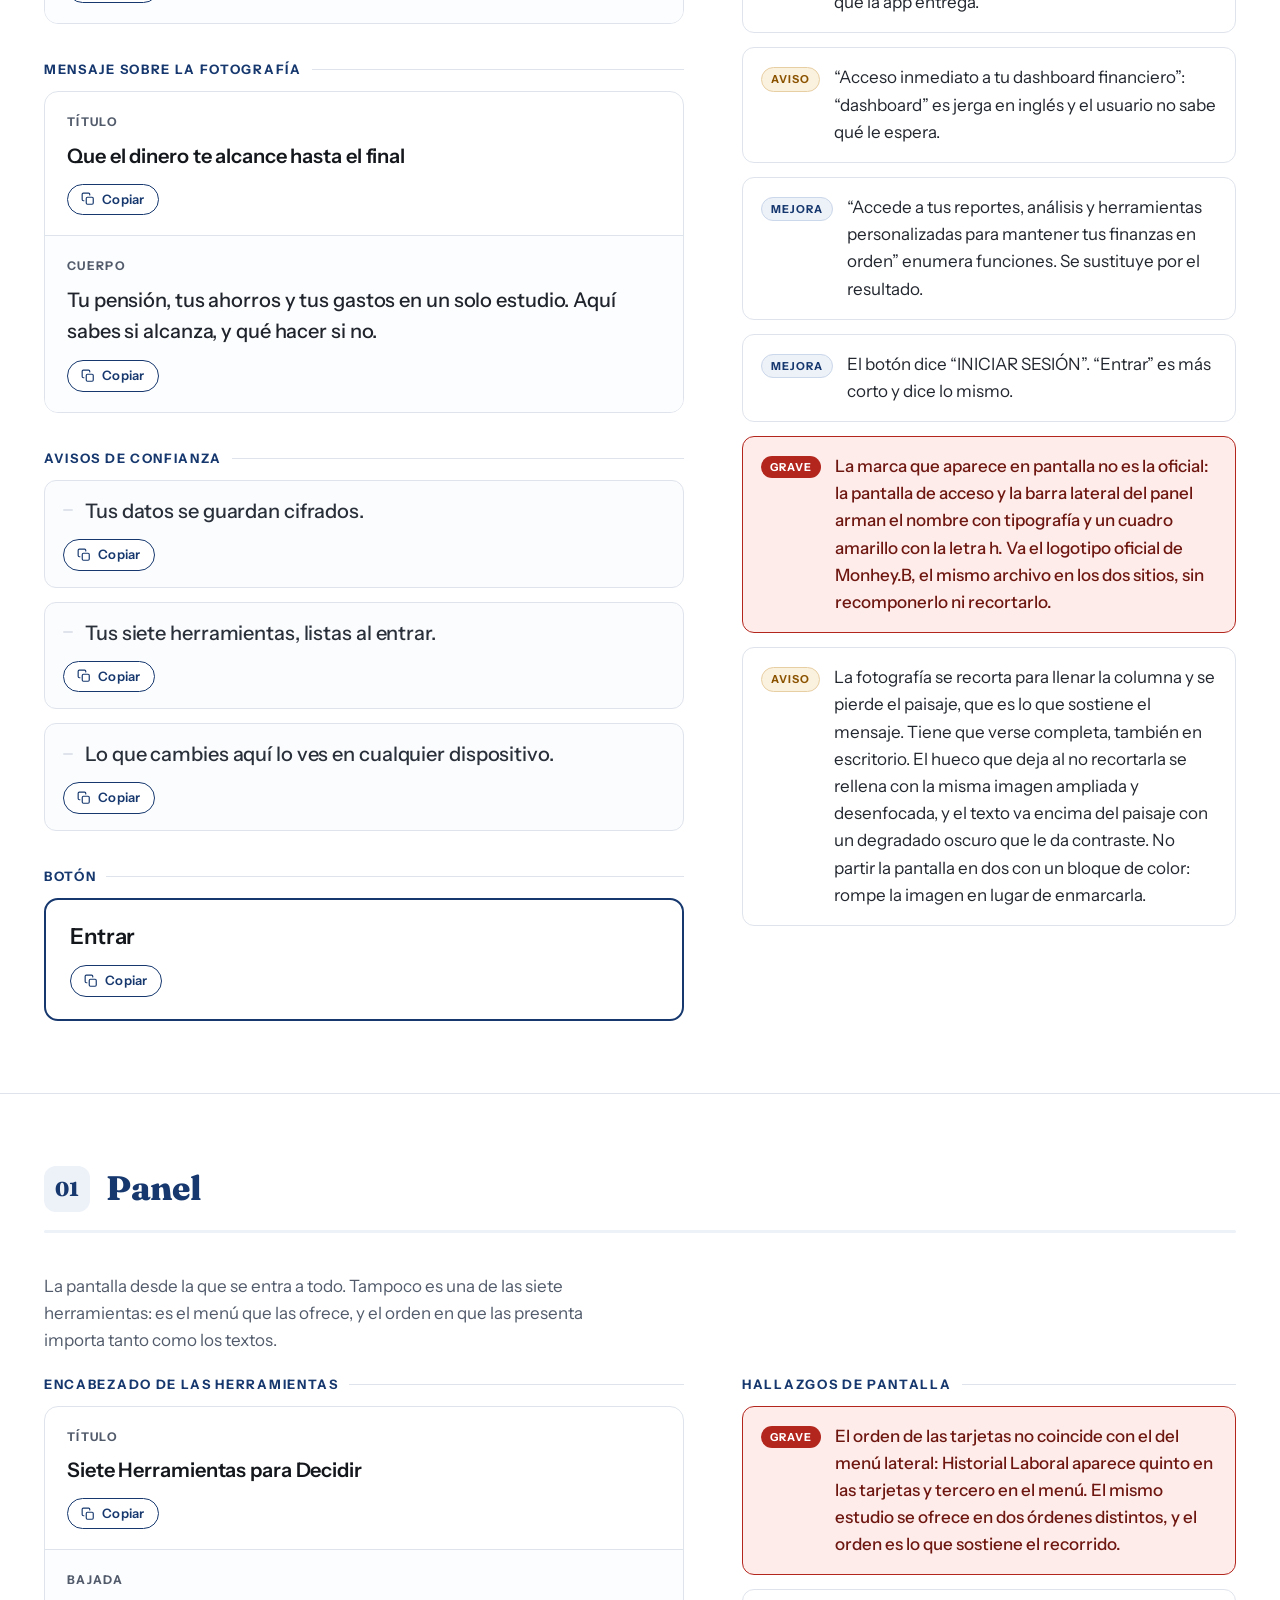
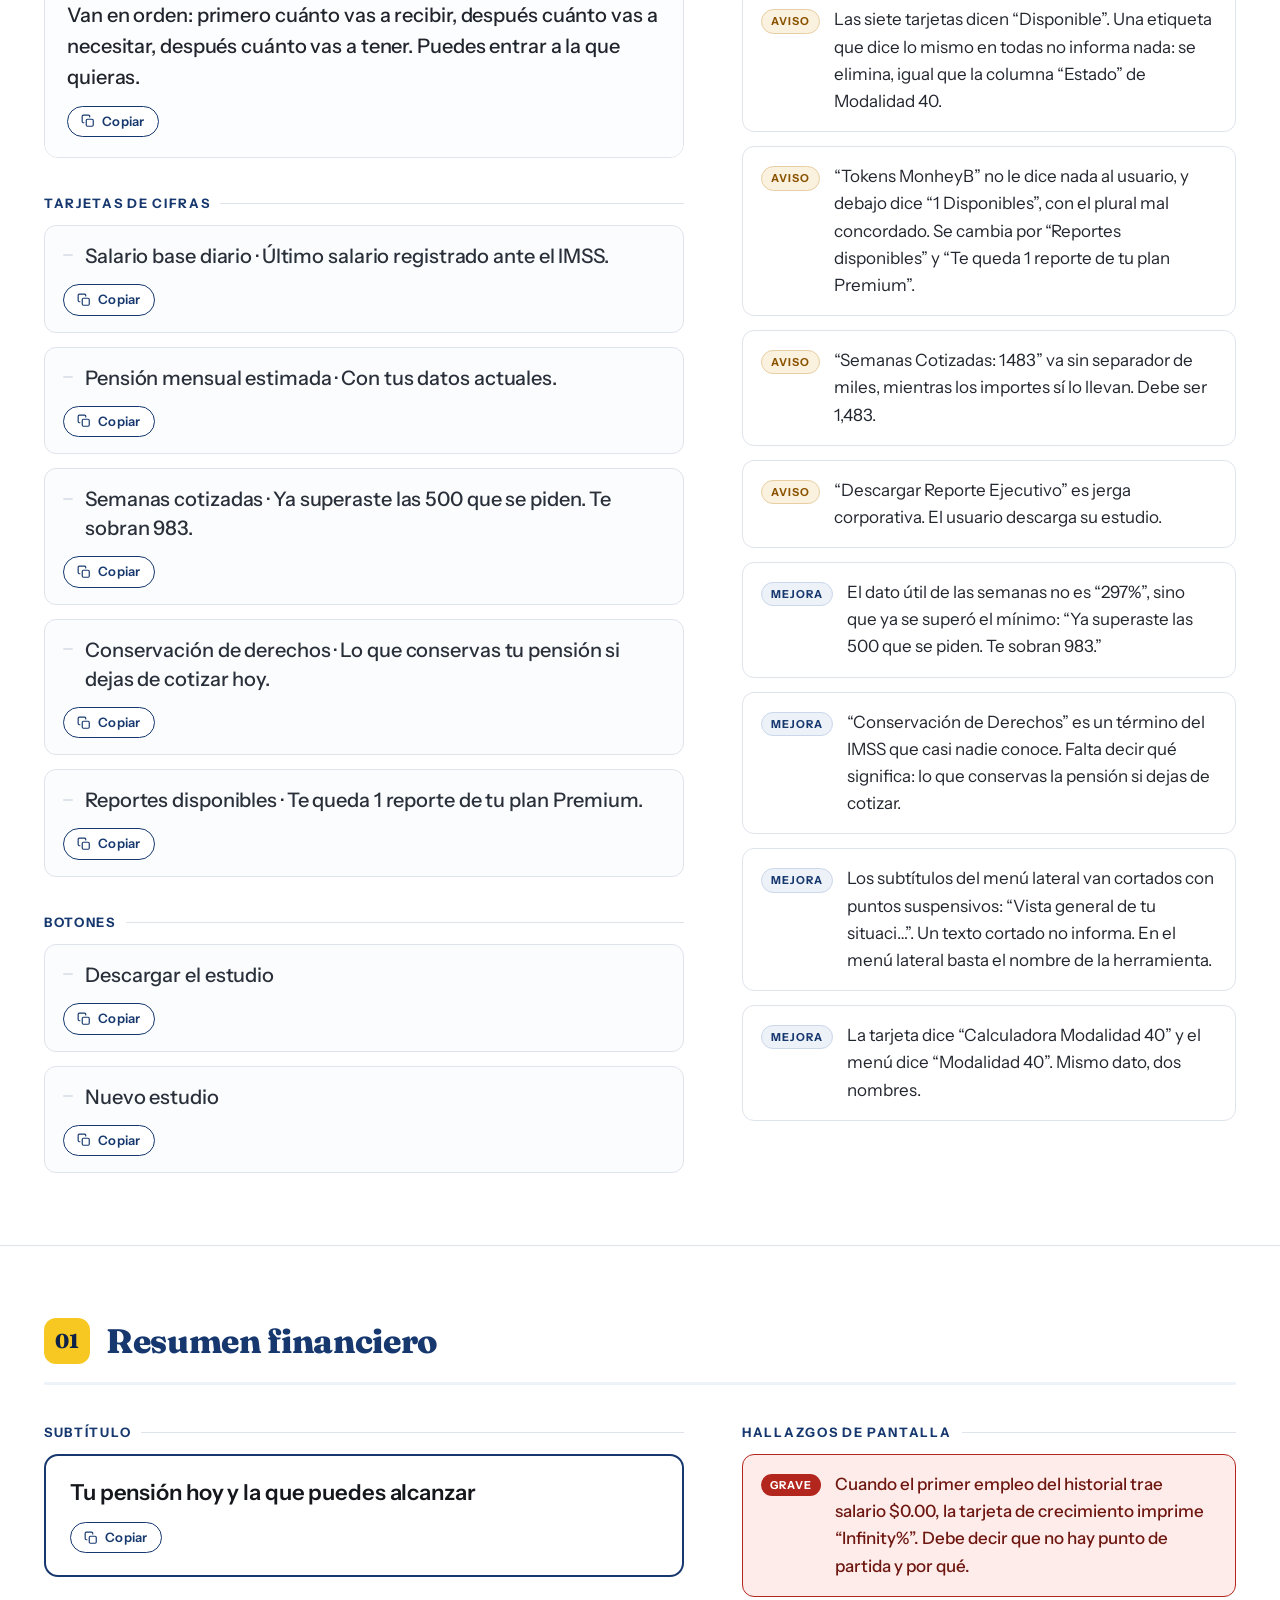
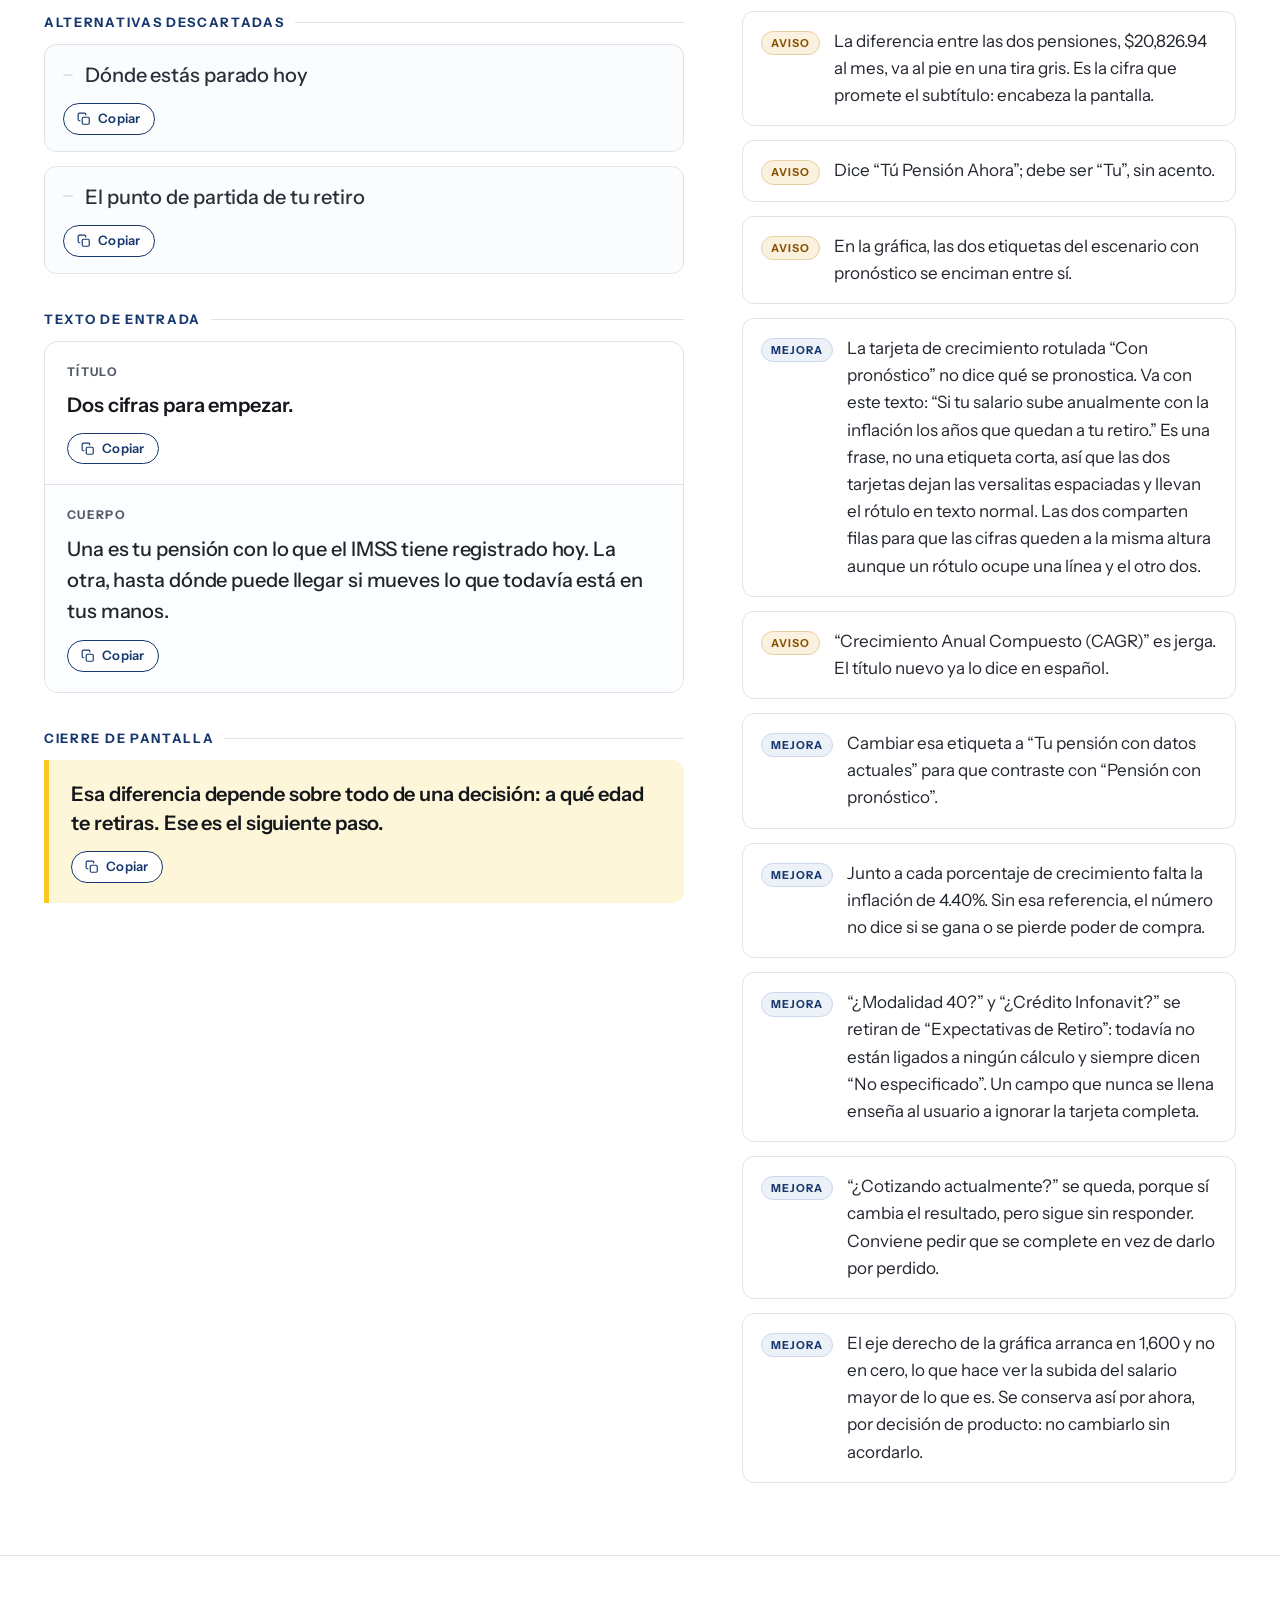
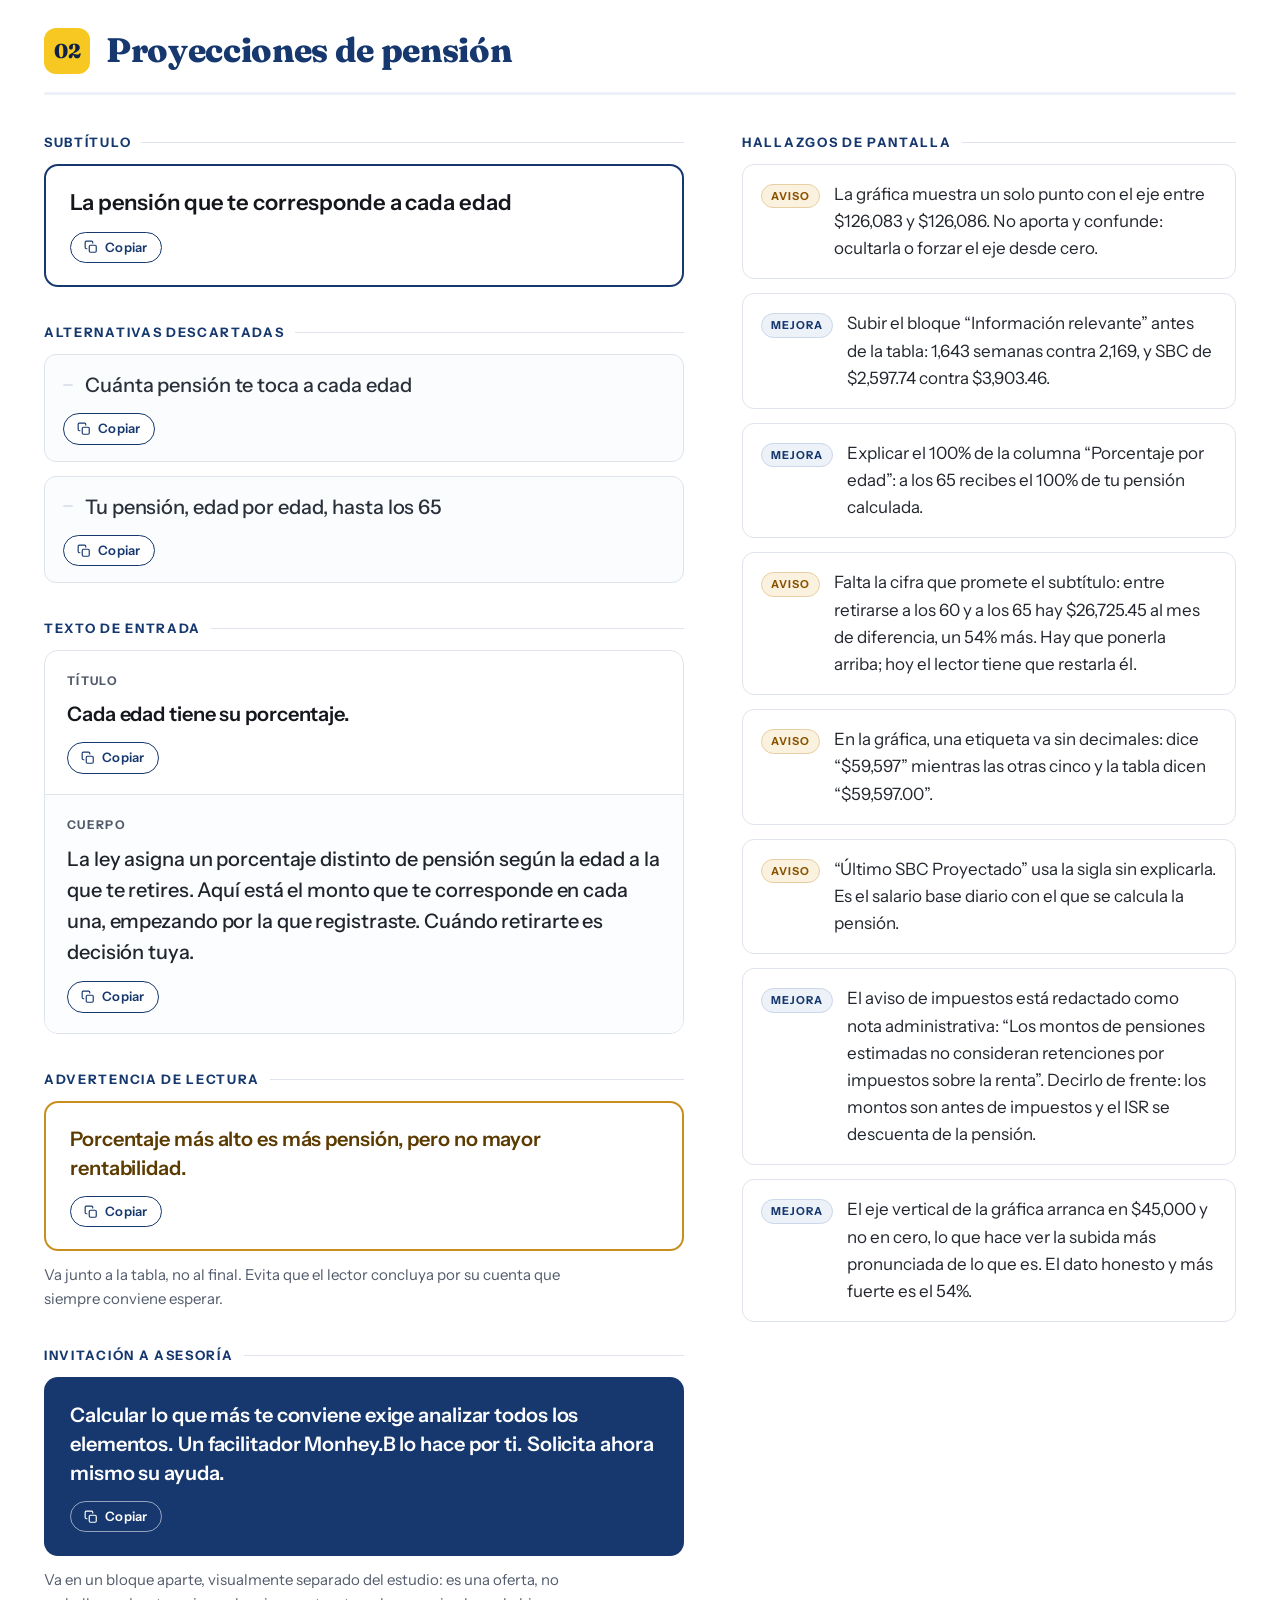
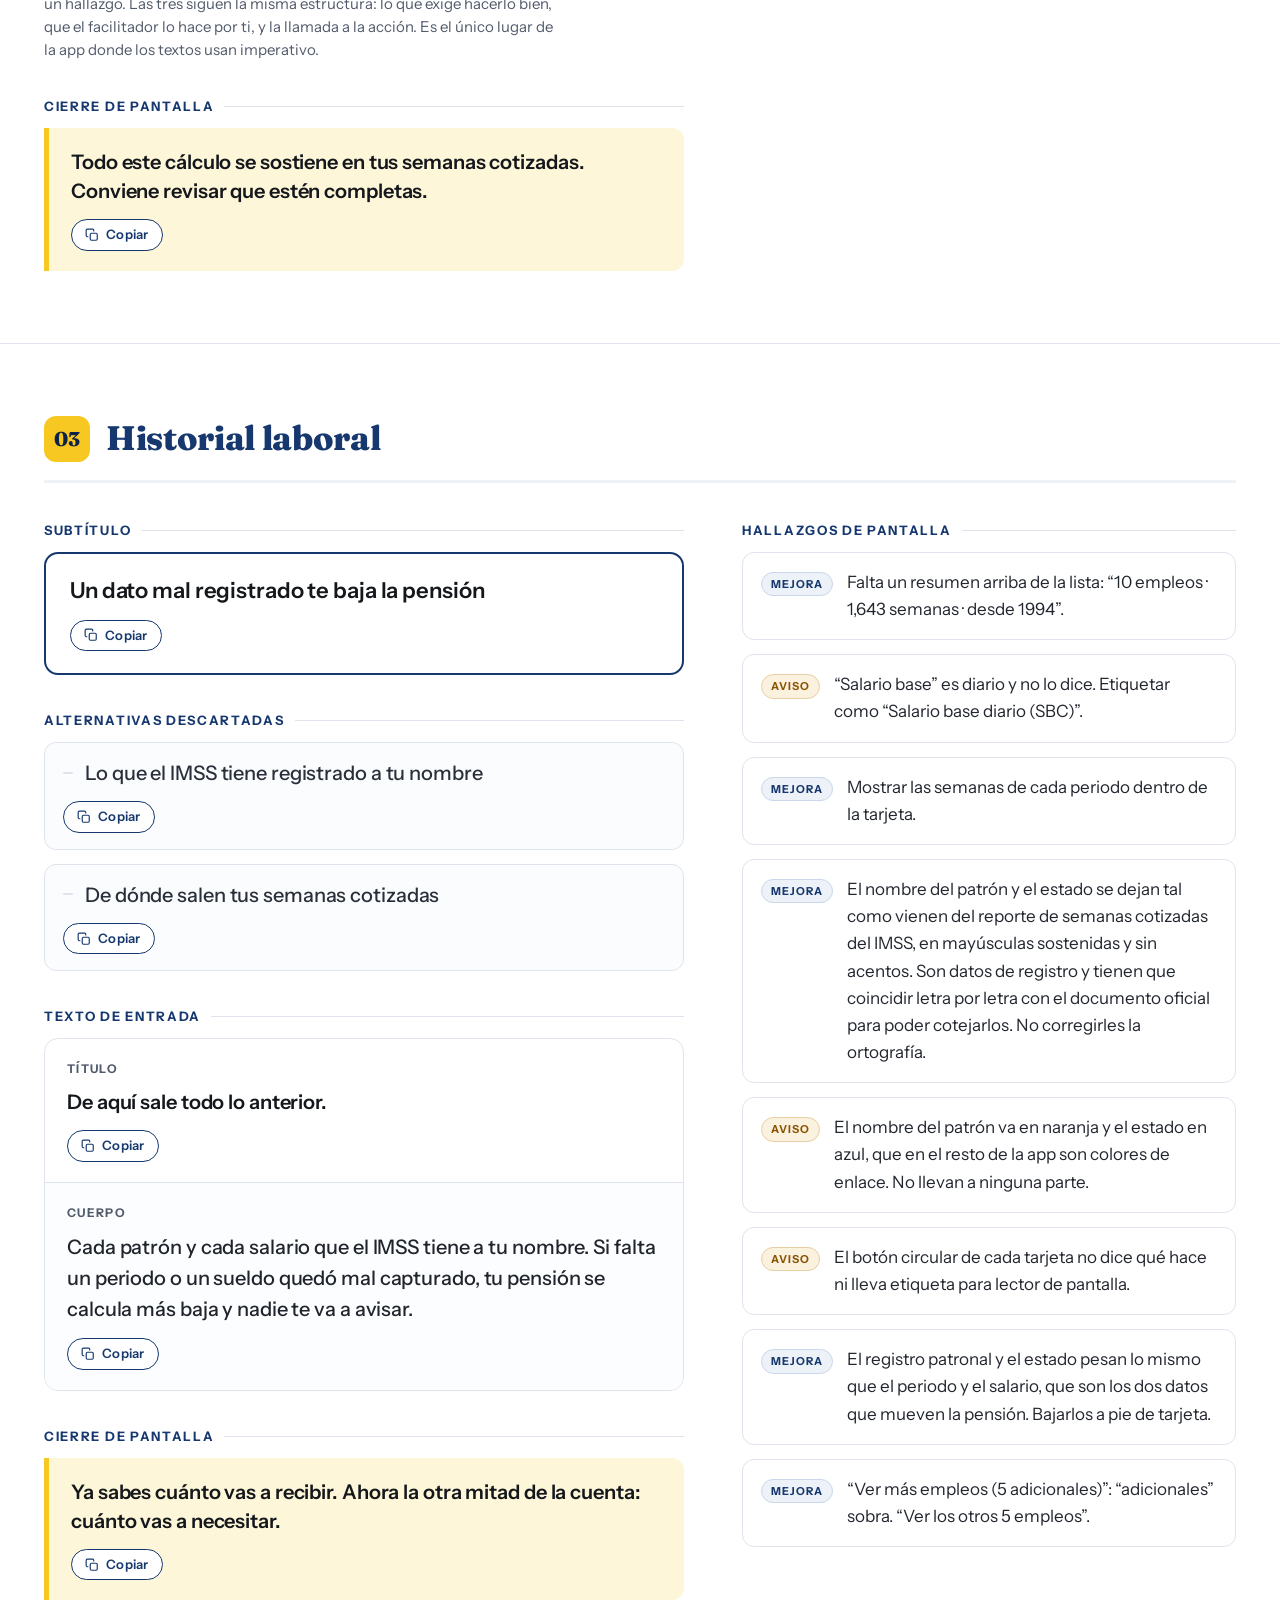
==== commit eabdc5ac: "Escribe la marca como Monhey.B en todos los textos Diecisiete apariciones estaban con minuscula inic" ====
--- a/index.html
+++ b/index.html
@@ -3,8 +3,8 @@
 <head>
 <meta charset="utf-8">
 <meta name="viewport" content="width=device-width, initial-scale=1">
-<title>monhey.B · Propuesta de textos de interfaz</title>
-<meta name="description" content="Propuesta de textos para las siete herramientas de monhey.B: de describir funciones a prometer respuestas.">
+<title>Monhey.B · Textos de interfaz</title>
+<meta name="description" content="Textos de interfaz para las siete herramientas de Monhey.B: de describir funciones a prometer respuestas.">
 <link rel="preconnect" href="https://fonts.googleapis.com">
 <link rel="preconnect" href="https://fonts.gstatic.com" crossorigin>
 <link href="https://fonts.googleapis.com/css2?family=Fraunces:opsz,wght@9..144,600;9..144,800&family=Instrument+Sans:wght@400;500;600;700&display=swap" rel="stylesheet">
@@ -372,9 +372,9 @@
   </defs>
 </svg>
 
-<nav class="nav" aria-label="Navegación de la propuesta">
+<nav class="nav" aria-label="Navegación del documento">
   <div class="nav__inner">
-    <a class="brand" href="#portada"><span class="brand__dot" aria-hidden="true">m</span>monhey.B</a>
+    <a class="brand" href="#portada"><span class="brand__dot" aria-hidden="true">M</span>Monhey.B</a>
     <div class="navlinks">
       <a href="#guia">Cómo leer</a>
       <a href="#acceso">Acceso</a>
@@ -400,7 +400,7 @@
     <div>
       <span class="eyebrow">Textos de interfaz</span>
       <h1>Los textos de las <em>siete herramientas</em></h1>
-      <p class="lede">Estos son los textos de las siete herramientas de monhey.B: el subtítulo que se ve en el menú, los textos que reciben al usuario dentro de cada pantalla y la línea que la cierra.</p>
+      <p class="lede">Estos son los textos de las siete herramientas de Monhey.B: el subtítulo que se ve en el menú, los textos que reciben al usuario dentro de cada pantalla y la línea que la cierra.</p>
       <p class="lede">Cambian dos cosas. Los subtítulos dejan de describir la pantalla y pasan a <strong>anunciar el dato que entrega</strong>. Y cada pantalla termina con una línea que <strong>nombra la siguiente</strong>, para que las siete se lean en orden.</p>
 
       <div class="example">
@@ -416,7 +416,7 @@
     </div>
 
     <div class="phone-col">
-      <div class="phone" role="group" aria-label="Menú de la app monhey.B con las siete herramientas y los subtítulos propuestos">
+      <div class="phone" role="group" aria-label="Menú de la app Monhey.B con las siete herramientas y los subtítulos propuestos">
         <div class="phone__bar">
           <div class="phone__notch" aria-hidden="true"></div>
           <p class="phone__hi">Tu estudio de retiro</p>
@@ -485,7 +485,7 @@
           <tr><td data-label="Tipo de texto"><b>Entrada · título</b></td><td data-label="Qué es">El encabezado que recibe al usuario al abrir la herramienta.</td><td data-label="Dónde va">Arriba de todo, antes de cualquier dato.</td><td data-label="En cuáles">Las siete.</td></tr>
           <tr><td data-label="Tipo de texto"><b>Entrada · cuerpo</b></td><td data-label="Qué es">Uno o dos párrafos que dicen qué va a encontrar y por qué importa.</td><td data-label="Dónde va">Debajo del título de entrada.</td><td data-label="En cuáles">Las siete.</td></tr>
           <tr><td data-label="Tipo de texto"><b>Advertencia de lectura</b></td><td data-label="Qué es">Frena una conclusión equivocada que el dato invita a sacar.</td><td data-label="Dónde va">Pegada al dato que la provoca, no al final.</td><td data-label="En cuáles">Solo la 02.</td></tr>
-          <tr><td data-label="Tipo de texto"><b>Invitación a asesoría</b></td><td data-label="Qué es">Ofrece al facilitador monhey.B, que es un servicio aparte.</td><td data-label="Dónde va">En bloque propio, visualmente distinto del estudio.</td><td data-label="En cuáles">La 02, la 06 y la 07.</td></tr>
+          <tr><td data-label="Tipo de texto"><b>Invitación a asesoría</b></td><td data-label="Qué es">Ofrece al facilitador Monhey.B, que es un servicio aparte.</td><td data-label="Dónde va">En bloque propio, visualmente distinto del estudio.</td><td data-label="En cuáles">La 02, la 06 y la 07.</td></tr>
           <tr><td data-label="Tipo de texto"><b>Cierre de pantalla</b></td><td data-label="Qué es">Última línea: dice qué falta por saber y en qué herramienta está.</td><td data-label="Dónde va">Al final de la pantalla, después de todo lo demás.</td><td data-label="En cuáles">Las siete.</td></tr>
           <tr class="types--doc"><td data-label="Tipo de texto"><b>Hallazgos de pantalla</b> <span class="nope">No va en la app</span></td><td data-label="Qué es">Errores y mejoras detectados en la pantalla actual.</td><td data-label="Dónde va">No va en la app: es la lista de correcciones.</td><td data-label="En cuáles">Las siete.</td></tr>
         </tbody>
@@ -511,7 +511,7 @@
 
     <h3 class="guia__h">Lo que va dentro de una cápsula morada no se programa</h3>
     <p class="guia__p">En el prototipo navegable hay aclaraciones que no son textos de la app: explican por qué una cifra viene de otro reporte, qué dato le falta a una pantalla o qué parte del prototipo todavía no está construida. Todas van dentro de una cápsula morada rotulada “Nota de trabajo · no va en la app”.</p>
-    <p class="guia__p">Esas cápsulas son para el programador y para monhey.B. El usuario final no debe verlas nunca. Al programar la pantalla se omiten completas: la cápsula, su rótulo y su contenido.</p>
+    <p class="guia__p">Esas cápsulas son para el programador y para Monhey.B. El usuario final no debe verlas nunca. Al programar la pantalla se omiten completas: la cápsula, su rótulo y su contenido.</p>
 
     <h3 class="guia__h">De dónde salen las cifras</h3>
     <p class="guia__p">Los números que aparecen en este documento se tomaron de capturas de la app funcionando. No todas son del mismo ejercicio: algunas pantallas se capturaron de un estudio y otras de otro. Por eso hay datos que no empatan de una pantalla a la siguiente, como el saldo de la AFORE o las semanas cotizadas.</p>
@@ -642,7 +642,7 @@
           <li class="finding finding--aviso"><span class="badge badge--aviso">Aviso</span><p>“Acceso inmediato a tu dashboard financiero”: “dashboard” es jerga en inglés y el usuario no sabe qué le espera.</p></li>
           <li class="finding finding--mejora"><span class="badge badge--mejora">Mejora</span><p>“Accede a tus reportes, análisis y herramientas personalizadas para mantener tus finanzas en orden” enumera funciones. Se sustituye por el resultado.</p></li>
           <li class="finding finding--mejora"><span class="badge badge--mejora">Mejora</span><p>El botón dice “INICIAR SESIÓN”. “Entrar” es más corto y dice lo mismo.</p></li>
-          <li class="finding finding--grave"><span class="badge badge--grave">Grave</span><p>La marca que aparece en pantalla no es la oficial: la pantalla de acceso y la barra lateral del panel arman el nombre con tipografía y un cuadro amarillo con la letra h. Va el logotipo oficial de monhey.B, el mismo archivo en los dos sitios, sin recomponerlo ni recortarlo.</p></li>
+          <li class="finding finding--grave"><span class="badge badge--grave">Grave</span><p>La marca que aparece en pantalla no es la oficial: la pantalla de acceso y la barra lateral del panel arman el nombre con tipografía y un cuadro amarillo con la letra h. Va el logotipo oficial de Monhey.B, el mismo archivo en los dos sitios, sin recomponerlo ni recortarlo.</p></li>
           <li class="finding finding--aviso"><span class="badge badge--aviso">Aviso</span><p>La fotografía se recorta para llenar la columna y se pierde el paisaje, que es lo que sostiene el mensaje. Tiene que verse completa, también en escritorio. El hueco que deja al no recortarla se rellena con la misma imagen ampliada y desenfocada, y el texto va encima del paisaje con un degradado oscuro que le da contraste. No partir la pantalla en dos con un bloque de color: rompe la imagen en lugar de enmarcarla.</p></li>
         </ul>
       </aside>
@@ -780,7 +780,7 @@
         </div>
         <div class="field">
           <h3 class="field__label">Invitación a asesoría</h3>
-          <div class="cta-card copyunit"><p class="copytext prop prop--md">Calcular lo que más te conviene exige analizar todos los elementos. Un facilitador monhey.B lo hace por ti. Solicita ahora mismo su ayuda.</p></div>
+          <div class="cta-card copyunit"><p class="copytext prop prop--md">Calcular lo que más te conviene exige analizar todos los elementos. Un facilitador Monhey.B lo hace por ti. Solicita ahora mismo su ayuda.</p></div>
           <p class="field__note">Va en un bloque aparte, visualmente separado del estudio: es una oferta, no un hallazgo. Las tres siguen la misma estructura: lo que exige hacerlo bien, que el facilitador lo hace por ti, y la llamada a la acción. Es el único lugar de la app donde los textos usan imperativo.</p>
         </div>
         <div class="field">
@@ -970,7 +970,7 @@
         </div>
         <div class="field">
           <h3 class="field__label">Invitación a asesoría</h3>
-          <div class="cta-card copyunit"><p class="copytext prop prop--md">Cerrar esa diferencia exige revisar todo lo que tienes. Un facilitador monhey.B arma el plan por ti. Solicita ahora mismo su ayuda.</p></div>
+          <div class="cta-card copyunit"><p class="copytext prop prop--md">Cerrar esa diferencia exige revisar todo lo que tienes. Un facilitador Monhey.B arma el plan por ti. Solicita ahora mismo su ayuda.</p></div>
         </div>
         <div class="field">
           <h3 class="field__label">Cierre de pantalla</h3>
@@ -1027,7 +1027,7 @@
         </div>
         <div class="field">
           <h3 class="field__label">Invitación a asesoría</h3>
-          <div class="cta-card copyunit"><p class="copytext prop prop--md">Decidir si te conviene y llevar el trámite exige experiencia. Un facilitador monhey.B lo hace por ti. Solicita ahora mismo su ayuda.</p></div>
+          <div class="cta-card copyunit"><p class="copytext prop prop--md">Decidir si te conviene y llevar el trámite exige experiencia. Un facilitador Monhey.B lo hace por ti. Solicita ahora mismo su ayuda.</p></div>
         </div>
         <div class="field">
           <h3 class="field__label">Cierre de pantalla</h3>
@@ -1100,7 +1100,7 @@
 </section>
 
 <div class="wrap foot">
-  <p>Textos de interfaz para monhey.B · Siete pantallas en cuatro bloques · Cada texto se copia con un clic.</p>
+  <p>Textos de interfaz para Monhey.B · Siete pantallas en cuatro bloques · Cada texto se copia con un clic.</p>
 </div>
 
 </main>
